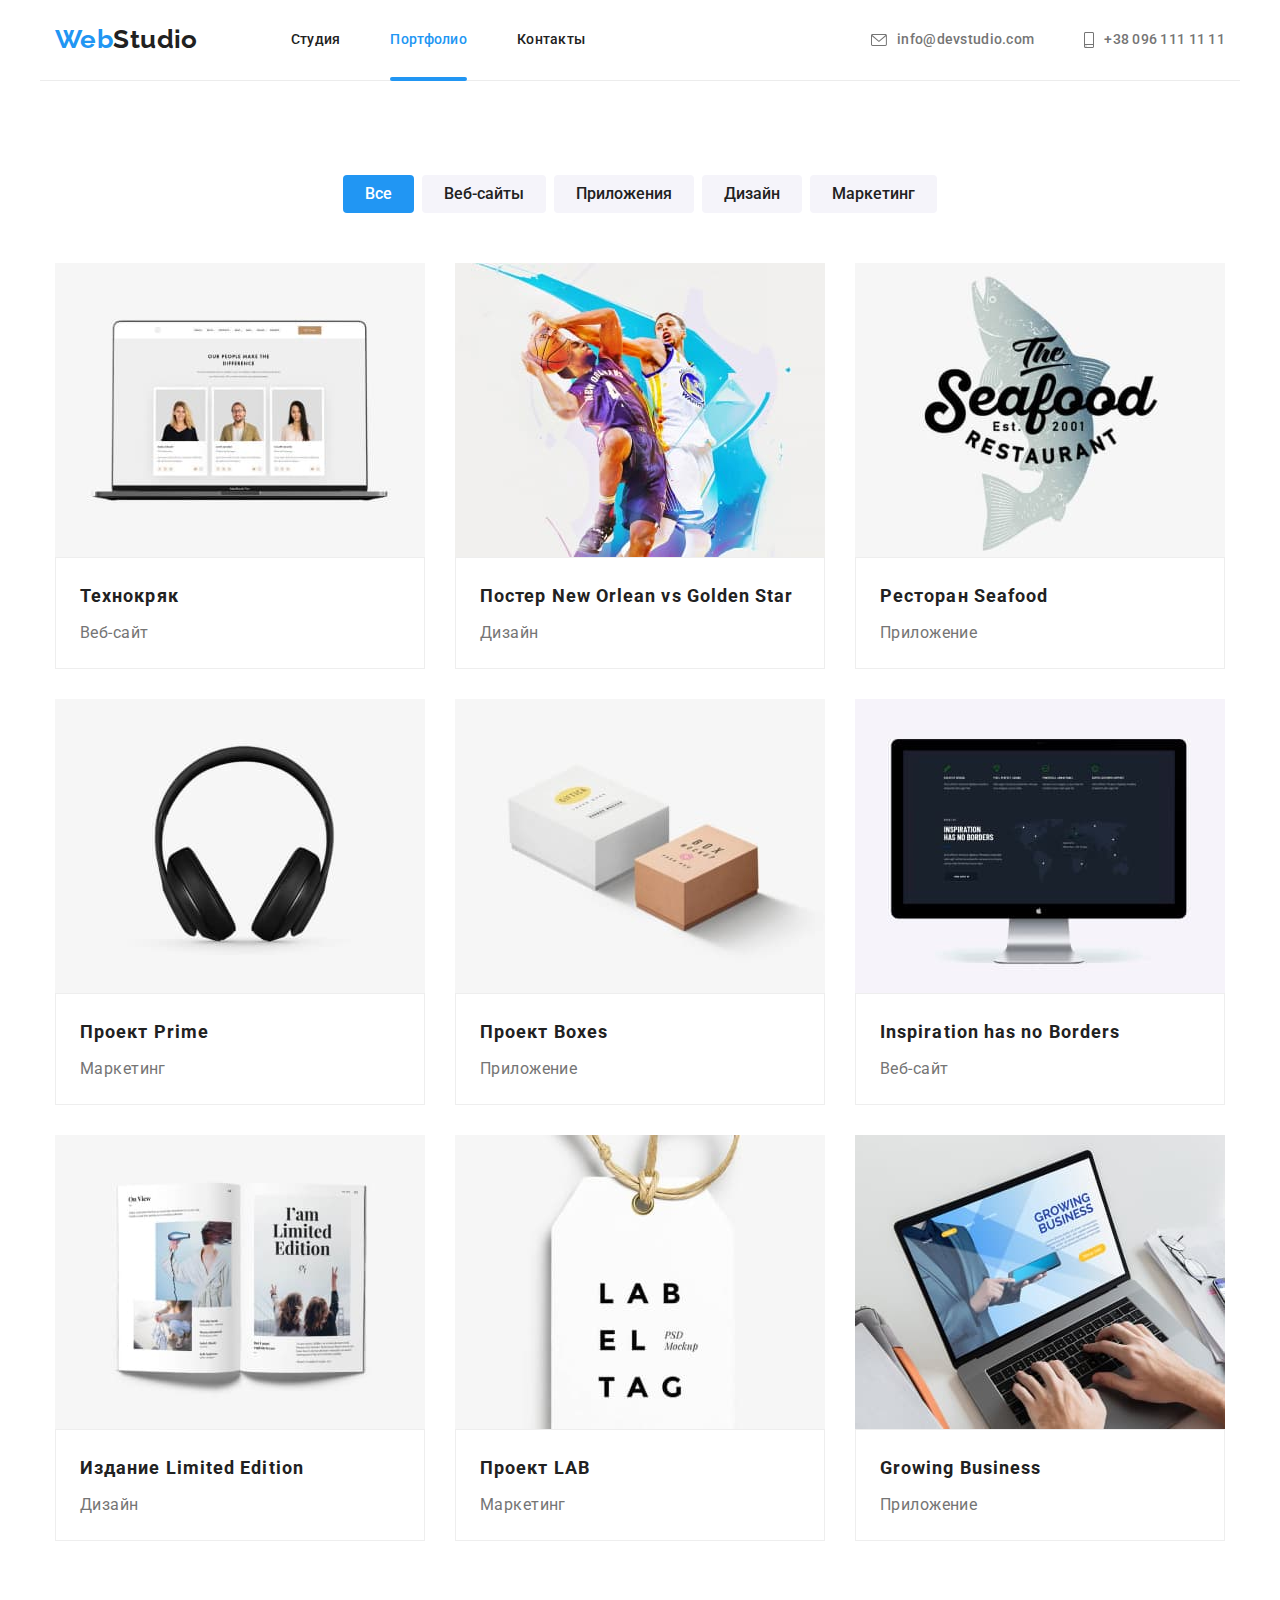
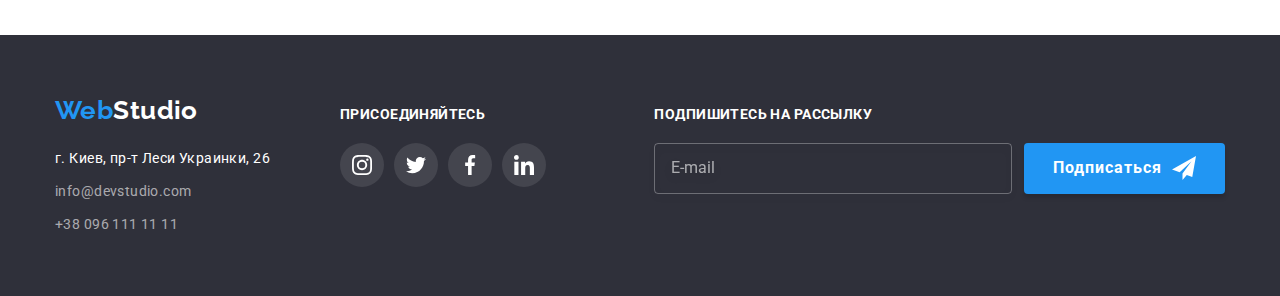
==== portfolio.html @ 8f96e8b3 "begin, no changes" ====
<!DOCTYPE html>
<html lang="ru">
  <head>
    <meta charset="UTF-8" />
    <meta http-equiv="X-UA-Compatible" content="IE=edge" />
    <meta name="viewport" content="width=device-width, initial-scale=1.0" />
    <title>Document</title>
    <link rel="preconnect" href="https://fonts.googleapis.com" />
    <link rel="preconnect" href="https://fonts.gstatic.com" crossorigin />
    <link
      href="https://fonts.googleapis.com/css2?family=Raleway:wght@700&family=Roboto:wght@400;500;700;900&display=swap"
      rel="stylesheet"
    />
    <link
      rel="stylesheet"
      href="https://cdnjs.cloudflare.com/ajax/libs/modern-normalize/1.1.0/modern-normalize.min.css"
    />
    <link rel="stylesheet" href="./css/main.min.css" />
  </head>

  <body>
    <!-- Шапка сайта -->
    <header>
      <div class="page-header container">
        <nav class="main-nav">
          <a href="./index.html" lang="en" class="logo">
            <span class="logo__web">Web</span>Studio</a
          >
          <ul class="site-nav">
            <li class="site-nav__item">
              <a href="./index.html" class="site-nav__link">Студия</a>
            </li>
            <li class="site-nav__item">
              <a href="./portfolio.html" class="site-nav__link site-nav__link--current"
                >Портфолио</a
              >
            </li>
            <li class="site-nav__item"><a href="" class="site-nav__link">Контакты</a></li>
          </ul>
        </nav>

        <ul class="main-contact">
          <li class="main-contact__item">
            <a href="mailto:info@devstudio.com" class="main-contact__link">
              <svg class="main-contact__icon" width="16" height="12">
                <use href="./images/icons.svg#icon-envelope"></use></svg
              >info@devstudio.com</a
            >
          </li>
          <li class="main-contact__item">
            <a href="tel:+380961111111" class="main-contact__link">
              <svg class="main-contact__icon" width="10" height="16">
                <use href="./images/icons.svg#icon-smartphone"></use></svg
              >+38 096 111 11 11</a
            >
          </li>
        </ul>
      </div>
    </header>

    <!-- Главный контент страницы -->
    <!-- Список проектов -->
    <main>
      <section class="section">
        <h1 class="visually-hidden">Список проектов</h1>
        <ul class="filter container">
          <li class="filter__item">
            <button type="button" class="filter__button filter__button--current">Все</button>
          </li>
          <li class="filter__item">
            <button type="button" class="filter__button">Веб-сайты</button>
          </li>
          <li class="filter__item">
            <button type="button" class="filter__button">Приложения</button>
          </li>
          <li class="filter__item"><button type="button" class="filter__button">Дизайн</button></li>
          <li class="filter__item">
            <button type="button" class="filter__button">Маркетинг</button>
          </li>
        </ul>

        <ul class="projects container">
          <li class="projects__item">
            <a href="" class="projects__link"
              ><div class="projects__thumb">
                <img src="./images/techpark.jpg" alt="Сайт Технокряк" width="370" />
                <div class="projects__overlay">
                  <p class="projects__pre-text">
                    Ресурс предлагает комплексные предложения с разным уровнем функционала и
                    сервисов. Все это позволит посетителю получить исчерпывающие сведения о компании
                    или частном лице.
                  </p>
                </div>
              </div>

              <div class="projects__description">
                <h2 class="projects__title">Технокряк</h2>
                <p class="projects__type">Веб-сайт</p>
              </div>
            </a>
          </li>
          <li class="projects__item">
            <a href="" class="projects__link"
              ><div class="projects__thumb">
                <img
                  src="./images/neworleanposter.jpg"
                  alt="Постер команды Нью Орлеан"
                  width="370"
                />
                <div class="projects__overlay">
                  <p class="projects__pre-text">
                    Ресурс предлагает комплексные предложения с разным уровнем функционала и
                    сервисов. Все это позволит посетителю получить исчерпывающие сведения о компании
                    или частном лице.
                  </p>
                </div>
              </div>
              <div class="projects__description">
                <h2 class="projects__title">
                  Постер <span lang="en"> New Orlean vs Golden Star</span>
                </h2>
                <p class="projects__type">Дизайн</p>
              </div>
            </a>
          </li>
          <li class="projects__item">
            <a href="" class="projects__link"
              ><div class="projects__thumb">
                <img src="./images/seafood.jpg" alt="Постер ресторана SeaFood" width="370" />
                <div class="projects__overlay">
                  <p class="projects__pre-text">
                    Ресурс предлагает комплексные предложения с разным уровнем функционала и
                    сервисов. Все это позволит посетителю получить исчерпывающие сведения о компании
                    или частном лице.
                  </p>
                </div>
              </div>
              <div class="projects__description">
                <h2 class="projects__title">Ресторан <span lang="en">Seafood</span></h2>
                <p class="projects__type">Приложение</p>
              </div>
            </a>
          </li>
          <li class="projects__item">
            <a href="" class="projects__link"
              ><div class="projects__thumb">
                <img src="./images/projectprime.jpg" alt="Лого проекта Prime" width="370" />
                <div class="projects__overlay">
                  <p class="projects__pre-text">
                    Ресурс предлагает комплексные предложения с разным уровнем функционала и
                    сервисов. Все это позволит посетителю получить исчерпывающие сведения о компании
                    или частном лице.
                  </p>
                </div>
              </div>
              <div class="projects__description">
                <h2 class="projects__title">Проект <span lang="en">Prime</span></h2>
                <p class="projects__type">Маркетинг</p>
              </div>
            </a>
          </li>
          <li class="projects__item">
            <a href="" class="projects__link"
              ><div class="projects__thumb">
                <img src="./images/projectboxes.jpg" alt="Лого проекта Boxes" width="370" />
                <div class="projects__overlay">
                  <p class="projects__pre-text">
                    Ресурс предлагает комплексные предложения с разным уровнем функционала и
                    сервисов. Все это позволит посетителю получить исчерпывающие сведения о компании
                    или частном лице.
                  </p>
                </div>
              </div>
              <div class="projects__description">
                <h2 class="projects__title">Проект <span lang="en">Boxes</span></h2>
                <p class="projects__type">Приложение</p>
              </div>
            </a>
          </li>
          <li class="projects__item">
            <a href="" class="projects__link"
              ><div class="projects__thumb">
                <img
                  src="./images/websaitinspiration.jpg"
                  alt="Сайт Inspiration has no Borders"
                  width="370"
                />
                <div class="projects__overlay">
                  <p class="projects__pre-text">
                    Ресурс предлагает комплексные предложения с разным уровнем функционала и
                    сервисов. Все это позволит посетителю получить исчерпывающие сведения о компании
                    или частном лице.
                  </p>
                </div>
              </div>
              <div class="projects__description">
                <h2 class="projects__title" lang="en">Inspiration has no Borders</h2>
                <p class="projects__type">Веб-сайт</p>
              </div>
            </a>
          </li>
          <li class="projects__item">
            <a href="" class="projects__link"
              ><div class="projects__thumb">
                <img
                  src="./images/limitededition.jpg"
                  alt="Журнал со старницей издания Limited Edition"
                  width="370"
                />
                <div class="projects__overlay">
                  <p class="projects__pre-text">
                    Ресурс предлагает комплексные предложения с разным уровнем функционала и
                    сервисов. Все это позволит посетителю получить исчерпывающие сведения о компании
                    или частном лице.
                  </p>
                </div>
              </div>
              <div class="projects__description">
                <h2 class="projects__title">Издание <span lang="en">Limited Edition</span></h2>
                <p class="projects__type">Дизайн</p>
              </div>
            </a>
          </li>
          <li class="projects__item">
            <a href="" class="projects__link"
              ><div class="projects__thumb">
                <img src="./images/projectlab.jpg" alt="<Бирка LABELTAG" width="370" />
                <div class="projects__overlay">
                  <p class="projects__pre-text">
                    Ресурс предлагает комплексные предложения с разным уровнем функционала и
                    сервисов. Все это позволит посетителю получить исчерпывающие сведения о компании
                    или частном лице.
                  </p>
                </div>
              </div>
              <div class="projects__description">
                <h2 class="projects__title">Проект <span lang="en">LAB</span></h2>
                <p class="projects__type">Маркетинг</p>
              </div>
            </a>
          </li>
          <li class="projects__item">
            <a href="" class="projects__link"
              ><div class="projects__thumb">
                <img
                  src="./images/growingbusiness.jpg"
                  alt="Сайт Growing Business на ноутбуке"
                  width="370"
                />
                <div class="projects__overlay">
                  <p class="projects__pre-text">
                    Ресурс предлагает комплексные предложения с разным уровнем функционала и
                    сервисов. Все это позволит посетителю получить исчерпывающие сведения о компании
                    или частном лице.
                  </p>
                </div>
              </div>
              <div class="projects__description">
                <h2 class="projects__title" lang="en">Growing Business</h2>
                <p class="projects__type">Приложение</p>
              </div>
            </a>
          </li>
        </ul>
      </section>
    </main>

    <!-- Подвал сайта -->
    <footer class="footer">
      <div class="footer__flex container">
        <div class="footer__address">
          <a href="./index.html" lang="en" class="logo logo--nopadding">
            <span class="logo__web">Web</span><span class="logo__footer">Studio</span></a
          >
          <address>
            <ul class="address">
              <li class="address__item">
                <a
                  class="address__link"
                  href="https://goo.gl/maps/cTay3ysUZgRBHp5K7"
                  target="_blank"
                  rel="noopener noreferrer"
                  >г. Киев, пр-т Леси Украинки, 26</a
                >
              </li>
              <li class="address__item">
                <a class="address__link" href="mailto:info@devstudio.com">info@devstudio.com</a>
              </li>
              <li class="address__item">
                <a class="address__link" href="tel:+380961111111">+38 096 111 11 11</a>
              </li>
            </ul>
          </address>
        </div>
        <div class="footer__social">
          <strong class="footer__title">Присоединяйтесь</strong>
          <ul class="social-networks">
            <li class="social-networks__item">
              <a
                href=""
                target="_blank"
                rel="nofollow noreferrer noopener"
                class="social-networks__link social-networks__link--footer"
              >
                <svg class="social-networks__icon--footer">
                  <use href="./images/icons.svg#icon-instagram-2"></use>
                </svg>
              </a>
            </li>
            <li class="social-networks__item">
              <a
                href=""
                target="_blank"
                rel="nofollow noreferrer noopener"
                class="social-networks__link social-networks__link--footer"
              >
                <svg class="social-networks__icon--footer">
                  <use href="./images/icons.svg#icon-twitter-1"></use>
                </svg>
              </a>
            </li>
            <li class="social-networks__item">
              <a
                href=""
                target="_blank"
                rel="nofollow noreferrer noopener"
                class="social-networks__link social-networks__link--footer"
              >
                <svg class="social-networks__icon--footer">
                  <use href="./images/icons.svg#icon-facebook-1"></use>
                </svg>
              </a>
            </li>
            <li class="social-networks__item">
              <a
                href=""
                target="_blank"
                rel="nofollow noreferrer noopener"
                class="social-networks__link social-networks__link--footer"
              >
                <svg class="social-networks__icon--footer">
                  <use href="./images/icons.svg#icon-linkedin-1"></use>
                </svg>
              </a>
            </li>
          </ul>
        </div>
        <div class="footer__subscribe">
          <strong class="footer__title">Подпишитесь на рассылку</strong>
          <div class="form-box">
            <form class="footer-form">
              <label>
                <input class="footer-form__input" type="email" name="email" placeholder="E-mail" />
              </label>
            </form>
            <button type="submit" class="subscribe-button">
              Подписаться
              <svg class="subscribe-button__icon" width="24" height="24">
                <use href="./images/icons.svg#icon-send"></use>
              </svg>
            </button>
          </div>
        </div>
      </div>
    </footer>
  </body>
</html>
---- css/main.min.css ----
:root{--primary-text-color: #212121;--secondary-text-color: #757575;--accent-color: #2196f3;--button-hover-color: #188ce8;--white-color: #ffffff;--footer-contacts-color: rgba(255, 255, 255, 0.6);--background-dark-color: #2f303a;--background-grey-color: #f5f4fa;--background-light-color: #e5e5e5;--timing-function: cubic-bezier(0.4, 0, 0.2, 1)}body{font-family:Roboto,sans-serif;color:var(--primary-text-color);letter-spacing:.03em;font-size:14px}.section{padding:94px 0}.section-title{margin-top:0;font-weight:700;font-size:36px;line-height:1.17;text-align:center}.container{margin-left:auto;margin-right:auto;padding-left:15px;padding-right:15px;width:1200px}.visually-hidden{position:absolute;width:1px;height:1px;margin:-1px;border:0;padding:0;white-space:nowrap;-webkit-clip-path:inset(100%);clip-path:inset(100%);clip:rect(0 0 0 0);overflow:hidden}button{font-family:inherit}img{display:block;max-width:100%;height:auto}h1,h2,h3,ul,p{margin:0;padding:0;list-style:none}.page-header{display:-webkit-box;display:-ms-flexbox;display:flex;-webkit-box-align:center;-ms-flex-align:center;align-items:center;border-bottom:1px solid #ececec}.main-nav{display:-webkit-box;display:-ms-flexbox;display:flex;-webkit-box-align:center;-ms-flex-align:center;align-items:center}.logo{display:block;padding-top:24px;padding-bottom:25px;color:var(--primary-text-color);font-family:Raleway,sans-serif;font-weight:700;font-size:26px;line-height:1.19;text-decoration:none}.logo--nopadding{padding:0}.logo__web{color:var(--accent-color)}.logo__footer{color:var(--white-color)}.site-nav{display:-webkit-box;display:-ms-flexbox;display:flex;margin-left:93px}.site-nav__item{margin-right:50px}.site-nav__item:last-child{margin-right:0}.site-nav__link{position:relative;display:block;padding-top:32px;padding-bottom:32px;color:var(--primary-text-color);font-weight:500;line-height:1.14;letter-spacing:.02em;text-decoration:none;-webkit-transition:color 250ms var(--timing-function);transition:color 250ms var(--timing-function)}.site-nav__link:hover,.site-nav__link:focus{color:var(--accent-color)}.site-nav__link--current{color:var(--accent-color)}.site-nav__link--current::after{content:"";position:absolute;bottom:-1px;display:block;width:100%;height:4px;background:var(--accent-color);border-radius:2px}.main-contact{margin-left:auto;display:-webkit-box;display:-ms-flexbox;display:flex}.main-contact__item{margin-right:50px}.main-contact__item:last-child{margin-right:0}.main-contact__link{display:-webkit-box;display:-ms-flexbox;display:flex;-webkit-box-pack:center;-ms-flex-pack:center;justify-content:center;-webkit-box-align:center;-ms-flex-align:center;align-items:center;padding-top:32px;padding-bottom:32px;color:var(--secondary-text-color);font-weight:500;line-height:1.14;letter-spacing:.02em;text-decoration:none;-webkit-transition:color 250ms var(--timing-function);transition:color 250ms var(--timing-function)}.main-contact__link:hover,.main-contact__link:focus{color:var(--accent-color)}.main-contact__icon{margin-right:10px;fill:currentColor}.hero{height:600px;max-width:1600px;margin-left:auto;margin-right:auto;padding:200px 0;background-image:-webkit-gradient(linear, left top, right top, from(rgba(47, 48, 58, 0.4)), to(rgba(47, 48, 58, 0.4))),url(../images/office.jpg);background-image:linear-gradient(to right, rgba(47, 48, 58, 0.4), rgba(47, 48, 58, 0.4)),url(../images/office.jpg);background-position-x:center;background-color:#c4c4c4;text-align:center}.hero__container{width:696px;padding-left:0;padding-right:0;margin-left:auto;margin-right:auto}.hero__title{margin-top:0;margin-bottom:30px;color:var(--white-color);font-weight:900;font-size:44px;line-height:1.36;letter-spacing:.06em}.hero__button{padding:10px 32px;border-radius:4px;-webkit-box-shadow:0px 4px 4px rgba(0,0,0,.15);box-shadow:0px 4px 4px rgba(0,0,0,.15);border:0;color:var(--white-color);background-color:var(--accent-color);font-weight:700;font-size:16px;line-height:1.88;text-align:center;letter-spacing:.06em;cursor:pointer;-webkit-transition:background-color 250ms var(--timing-function);transition:background-color 250ms var(--timing-function)}.hero__button:hover,.hero__button:focus{background-color:var(--button-hover-color)}.benefits{display:-webkit-box;display:-ms-flexbox;display:flex}.benefits__item{width:270px;margin-left:30px}.benefits__item:first-child{margin-left:0}.benefits__thumb{display:-webkit-box;display:-ms-flexbox;display:flex;-webkit-box-pack:center;-ms-flex-pack:center;justify-content:center;-webkit-box-align:center;-ms-flex-align:center;align-items:center;border-radius:4px;margin-bottom:30px;height:120px;background-color:var(--background-grey-color)}.benefits__title{margin-top:0;margin-bottom:10px;font-weight:700;font-size:14px;line-height:1.14}.benefits__description{margin-top:0;margin-bottom:0;color:var(--secondary-text-color);line-height:1.71}.activity-section{padding-top:0;padding-bottom:94px}.activity-section__list{display:-webkit-box;display:-ms-flexbox;display:flex;margin-top:50px}.activity-picture{position:relative;width:370px;margin-left:30px}.activity-picture:first-child{margin-left:0}.activity-picture__box{position:absolute;bottom:0;left:0;width:100%;height:70px;display:-webkit-box;display:-ms-flexbox;display:flex;-webkit-box-pack:center;-ms-flex-pack:center;justify-content:center;-webkit-box-align:center;-ms-flex-align:center;align-items:center;background:rgba(47,48,58,.8)}.activity-picture__caption{margin:0;font-weight:700;line-height:1.14;text-align:center;text-transform:uppercase;color:var(--white-color)}.team{background-color:var(--background-grey-color)}.team__list{display:-webkit-box;display:-ms-flexbox;display:flex;margin-top:50px}.team-card{background-color:var(--white-color);margin-left:30px;width:270px;-webkit-box-shadow:0px 1px 3px rgba(0,0,0,.12),0px 1px 1px rgba(0,0,0,.14),0px 2px 1px rgba(0,0,0,.2);box-shadow:0px 1px 3px rgba(0,0,0,.12),0px 1px 1px rgba(0,0,0,.14),0px 2px 1px rgba(0,0,0,.2);border-radius:0px 0px 4px 4px}.team-card:first-child{margin-left:0}.team-card__signature{padding:30px 32px}.team-card__name{margin-top:0;margin-bottom:10px;font-weight:500;font-size:16px;line-height:1.19;text-align:center}.team-card__position{margin-top:0;margin-bottom:16px;color:var(--secondary-text-color);font-size:16px;line-height:1.19;text-align:center}.social-networks{display:-webkit-box;display:-ms-flexbox;display:flex;-webkit-box-pack:center;-ms-flex-pack:center;justify-content:center;margin:0}.social-networks__item{margin-left:10px}.social-networks__item:first-child{margin-left:0}.social-networks__link{display:-webkit-box;display:-ms-flexbox;display:flex;-webkit-box-pack:center;-ms-flex-pack:center;justify-content:center;-webkit-box-align:center;-ms-flex-align:center;align-items:center;width:44px;height:44px;border-radius:50%;color:#afb1b8;background-color:var(--white-color);-webkit-transition:background-color 250ms var(--timing-function),color 250ms var(--timing-function);transition:background-color 250ms var(--timing-function),color 250ms var(--timing-function)}.social-networks__link:hover,.social-networks__link:focus{color:var(--white-color);background-color:var(--accent-color)}.social-networks__icon{width:20px;height:20px;fill:currentColor}.clients-title{font-weight:700;font-size:36px;line-height:1.17;text-align:center;margin-top:0;margin-bottom:50px}.clients__list{display:-webkit-box;display:-ms-flexbox;display:flex;margin-top:50px}.clients__item{margin-left:30px}.clients__item:first-child{margin-left:0}.clients__link{display:-webkit-box;display:-ms-flexbox;display:flex;-webkit-box-pack:center;-ms-flex-pack:center;justify-content:center;-webkit-box-align:center;-ms-flex-align:center;align-items:center;width:170px;height:92px;border:1px solid #afb1b8;border-radius:4px;color:#afb1b8;background-color:var(--white-color);outline:rgba(0,0,0,0);-webkit-transition:color 250ms var(--timing-function),border 250ms var(--timing-function);transition:color 250ms var(--timing-function),border 250ms var(--timing-function)}.clients__link:hover,.clients__link:focus{color:var(--accent-color);border:1px solid var(--accent-color)}.clients__icon{fill:currentColor}.footer{padding:60px 0;background-color:var(--background-dark-color)}.footer__flex{display:-webkit-box;display:-ms-flexbox;display:flex;-webkit-box-align:baseline;-ms-flex-align:baseline;align-items:baseline}.address{margin-top:20px}.address__item{margin-bottom:9px}.address__item:last-child{margin-bottom:0}.address__link{color:var(--footer-contacts-color);line-height:1.72;text-decoration:none;font-style:normal;-webkit-transition:color 250ms var(--timing-function);transition:color 250ms var(--timing-function)}.address__link[target=_blank]{color:var(--white-color)}.address__link:hover,.address__link:focus{color:var(--accent-color)}.footer__social{margin-left:70px}.footer__title{line-height:1.14;color:var(--white-color);text-transform:uppercase;display:block;margin-top:0;margin-bottom:20px}.social-networks__link--footer{background-color:rgba(255,255,255,.1);-webkit-transition:background-color 250ms var(--timing-function);transition:background-color 250ms var(--timing-function)}.social-networks__icon--footer{width:20px;height:20px;fill:var(--white-color)}.footer__subscribe{margin-left:auto}.form-box{display:-webkit-box;display:-ms-flexbox;display:flex}.footer-form{width:358px}.footer-form__input{font-size:16px;color:var(--white-color);width:100%;margin:0;padding:15px 16px;border:1px solid rgba(255,255,255,.3);-webkit-filter:drop-shadow(0px 4px 4px rgba(0, 0, 0, 0.15));filter:drop-shadow(0px 4px 4px rgba(0, 0, 0, 0.15));border-radius:4px;outline:none;background-color:rgba(0,0,0,0)}.footer-form__input:hover,.footer-form__input:focus{border:1px solid var(--accent-color)}.footer-form__input::-webkit-input-placeholder{font-size:16px;line-height:1.25;color:rgba(255,255,255,.6)}.footer-form__input::-moz-placeholder{font-size:16px;line-height:1.25;color:rgba(255,255,255,.6)}.footer-form__input:-ms-input-placeholder{font-size:16px;line-height:1.25;color:rgba(255,255,255,.6)}.footer-form__input::-ms-input-placeholder{font-size:16px;line-height:1.25;color:rgba(255,255,255,.6)}.footer-form__input::placeholder{font-size:16px;line-height:1.25;color:rgba(255,255,255,.6)}.subscribe-button{display:-webkit-inline-box;display:-ms-inline-flexbox;display:inline-flex;-webkit-box-align:center;-ms-flex-align:center;align-items:center;border:none;margin-left:12px;padding:10px 29px;-webkit-box-shadow:0px 4px 4px rgba(0,0,0,.15);box-shadow:0px 4px 4px rgba(0,0,0,.15);border-radius:4px;color:var(--white-color);background-color:var(--accent-color);font-weight:700;font-size:16px;line-height:1.88;letter-spacing:.06em;cursor:pointer;-webkit-transition:background-color 250ms var(--timing-function);transition:background-color 250ms var(--timing-function)}.subscribe-button:hover,.subscribe-button:focus{background-color:var(--button-hover-color)}.subscribe-button__icon{margin-left:10px}.backdrop{position:fixed;top:0;left:0;width:100%;height:100%;background-color:rgba(0,0,0,.2);opacity:1;-webkit-transition:opacity 250ms var(--timing-function);transition:opacity 250ms var(--timing-function)}.backdrop.is-hidden{opacity:0;pointer-events:none}.backdrop.is-hidden .modal{-webkit-transform:translate(-50%, -50%) scale(0.5);transform:translate(-50%, -50%) scale(0.5)}.modal{position:absolute;top:50%;left:50%;-webkit-transform:scale(1) translate(-50%, -50%);transform:scale(1) translate(-50%, -50%);padding:40px;width:528px;background-color:var(--white-color);-webkit-box-shadow:0px 1px 3px rgba(0,0,0,.12),0px 1px 1px rgba(0,0,0,.14),0px 2px 1px rgba(0,0,0,.2);box-shadow:0px 1px 3px rgba(0,0,0,.12),0px 1px 1px rgba(0,0,0,.14),0px 2px 1px rgba(0,0,0,.2);border-radius:4px;-webkit-transition:250ms var(--timing-function);transition:250ms var(--timing-function)}.modal-form__title{display:block;font-weight:700;font-size:20px;line-height:1.15;text-align:center;margin-bottom:30px}.modal-form__field{position:relative;display:-webkit-box;display:-ms-flexbox;display:flex;-webkit-box-orient:vertical;-webkit-box-direction:normal;-ms-flex-direction:column;flex-direction:column;margin-bottom:10px}.modal-form__field--last{margin-bottom:0}.modal-form__field:focus-within>.modal-form__svg{fill:var(--accent-color)}.modal-form__field:focus-within>.modal-form__input{border:1px solid var(--accent-color)}.modal-form__label{margin-bottom:4px;font-size:12px;line-height:1.17;letter-spacing:.01em;color:var(--secondary-text-color)}.modal-form__svg{position:absolute;top:50%;left:14px;-webkit-transition:fill 250ms var(--timing-function);transition:fill 250ms var(--timing-function)}.modal-form__input{width:100%;padding:12px;padding-left:42px;font-size:16px;border:1px solid rgba(33,33,33,.2);border-radius:4px;outline:rgba(0,0,0,0);-webkit-transition:border 250ms var(--timing-function);transition:border 250ms var(--timing-function)}.modal-form__input:hover{cursor:pointer}.modal-form__textarea{width:100%;height:120px;padding:12px 16px;resize:none}.modal-form__textarea::-webkit-input-placeholder{line-height:1.14;letter-spacing:.01em;color:rgba(117,117,117,.5)}.modal-form__textarea::-moz-placeholder{line-height:1.14;letter-spacing:.01em;color:rgba(117,117,117,.5)}.modal-form__textarea:-ms-input-placeholder{line-height:1.14;letter-spacing:.01em;color:rgba(117,117,117,.5)}.modal-form__textarea::-ms-input-placeholder{line-height:1.14;letter-spacing:.01em;color:rgba(117,117,117,.5)}.modal-form__textarea::placeholder{line-height:1.14;letter-spacing:.01em;color:rgba(117,117,117,.5)}.checkbox{position:relative;display:-webkit-inline-box;display:-ms-inline-flexbox;display:inline-flex;-webkit-box-align:center;-ms-flex-align:center;align-items:center;margin-top:20px;margin-bottom:30px;margin-left:14px}.checkbox__input{position:absolute;width:1px;height:1px;margin:-1px;border:0;padding:0;white-space:nowrap;-webkit-clip-path:inset(100%);clip-path:inset(100%);clip:rect(0 0 0 0);overflow:hidden}.checkbox__input:checked~.checkbox__icon-check{opacity:1}.checkbox__input:checked+.checkbox__icon-frame{opacity:0}.checkbox__input:focus+.checkbox__icon-frame{-webkit-box-shadow:0px 4px 4px rgba(0,0,0,.4);box-shadow:0px 4px 4px rgba(0,0,0,.4)}.checkbox__icon-frame{margin-right:7px;opacity:1;-webkit-transition:opacity 250ms var(--timing-function),-webkit-box-shadow 250ms var(--timing-function);transition:opacity 250ms var(--timing-function),-webkit-box-shadow 250ms var(--timing-function);transition:opacity 250ms var(--timing-function),box-shadow 250ms var(--timing-function);transition:opacity 250ms var(--timing-function),box-shadow 250ms var(--timing-function),-webkit-box-shadow 250ms var(--timing-function)}.checkbox__icon-check{position:absolute;opacity:0;-webkit-transition:opacity 250ms var(--timing-function);transition:opacity 250ms var(--timing-function)}.checkbox__label{line-height:1.71;color:var(--secondary-text-color)}.checkbox__link{margin-left:4px;line-height:1.71px;color:var(--accent-color)}.send-button{padding:10px 55px;margin-left:auto;margin-right:auto;display:-webkit-box;display:-ms-flexbox;display:flex;font-weight:700;font-size:16px;line-height:1.88;text-align:center;letter-spacing:.06em;color:var(--white-color);background:var(--accent-color);-webkit-box-shadow:0px 4px 4px rgba(0,0,0,.15);box-shadow:0px 4px 4px rgba(0,0,0,.15);border-radius:4px;border:none;-webkit-transition:background-color 250ms var(--timing-function);transition:background-color 250ms var(--timing-function)}.send-button:hover,.send-button:focus{background-color:var(--button-hover-color);cursor:pointer}.modal__close-button{position:absolute;top:8px;right:8px;display:-webkit-box;display:-ms-flexbox;display:flex;-webkit-box-pack:center;-ms-flex-pack:center;justify-content:center;-webkit-box-align:center;-ms-flex-align:center;align-items:center;width:30px;height:30px;cursor:pointer;background:#fff;border:1px solid rgba(0,0,0,.1);border-radius:50%;outline:rgba(0,0,0,0);-webkit-transition:fill 250ms var(--timing-function),border 250ms var(--timing-function);transition:fill 250ms var(--timing-function),border 250ms var(--timing-function)}.modal__close-button:hover,.modal__close-button:focus{fill:var(--accent-color);border:1px solid var(--accent-color)}.filter{display:-webkit-box;display:-ms-flexbox;display:flex;-webkit-box-pack:center;-ms-flex-pack:center;justify-content:center;margin-bottom:50px}.filter__item{margin-left:8px}.filter__item:first-child{margin-left:0}.filter__button{background-color:var(--background-grey-color);color:var(--primary-text-color);font-weight:500;font-size:16px;line-height:1.63;border:0;padding:6px 22px;border-radius:4px;cursor:pointer;-webkit-transition:background-color 250ms var(--timing-function),color 250ms var(--timing-function),-webkit-box-shadow 250ms var(--timing-function);transition:background-color 250ms var(--timing-function),color 250ms var(--timing-function),-webkit-box-shadow 250ms var(--timing-function);transition:background-color 250ms var(--timing-function),color 250ms var(--timing-function),box-shadow 250ms var(--timing-function);transition:background-color 250ms var(--timing-function),color 250ms var(--timing-function),box-shadow 250ms var(--timing-function),-webkit-box-shadow 250ms var(--timing-function)}.filter__button:hover,.filter__button:focus{background-color:var(--accent-color);color:var(--white-color);-webkit-box-shadow:0px 3px 1px rgba(0,0,0,.1),0px 1px 2px rgba(0,0,0,.08),0px 2px 2px rgba(0,0,0,.12);box-shadow:0px 3px 1px rgba(0,0,0,.1),0px 1px 2px rgba(0,0,0,.08),0px 2px 2px rgba(0,0,0,.12)}.filter__button--current{background-color:var(--accent-color);color:var(--white-color)}.projects{display:-webkit-box;display:-ms-flexbox;display:flex;-ms-flex-wrap:wrap;flex-wrap:wrap}.projects__item{width:370px;margin-right:30px;margin-bottom:30px}.projects__item:nth-child(3n){margin-right:0}.projects__item:nth-last-child(-n+3){margin-bottom:0}.projects__link{display:block;text-decoration:none;-webkit-transition:-webkit-box-shadow 250ms var(--timing-function);transition:-webkit-box-shadow 250ms var(--timing-function);transition:box-shadow 250ms var(--timing-function);transition:box-shadow 250ms var(--timing-function), -webkit-box-shadow 250ms var(--timing-function)}.projects__link:hover,.projects__link:focus{-webkit-box-shadow:0px 1px 1px rgba(0,0,0,.12),0px 4px 4px rgba(0,0,0,.06),1px 4px 6px rgba(0,0,0,.16);box-shadow:0px 1px 1px rgba(0,0,0,.12),0px 4px 4px rgba(0,0,0,.06),1px 4px 6px rgba(0,0,0,.16)}.projects__link:hover .projects__overlay,.projects__link:focus .projects__overlay{-webkit-transform:translateY(0%);transform:translateY(0%)}.projects__thumb{position:relative;width:100%;overflow:hidden}.projects__overlay{position:absolute;top:0;left:0;width:100%;height:100%;background-color:rgba(33,150,243,.9);-webkit-transform:translateY(101%);transform:translateY(101%);-webkit-transition:-webkit-transform 250ms var(--timing-function);transition:-webkit-transform 250ms var(--timing-function);transition:transform 250ms var(--timing-function);transition:transform 250ms var(--timing-function), -webkit-transform 250ms var(--timing-function);opacity:1}.projects__pre-text{margin:0;padding:63px 24px;font-size:18px;line-height:1.56;color:var(--white-color)}.projects__description{border:1px solid #eee;padding:20px 24px}.projects__title{color:var(--primary-text-color);font-weight:700;font-size:18px;line-height:2;letter-spacing:.06em;margin-top:0px;margin-bottom:4px}.projects__type{color:var(--secondary-text-color);font-size:16px;line-height:1.88;margin-top:0;margin-bottom:0}/*# sourceMappingURL=main.min.css.map */
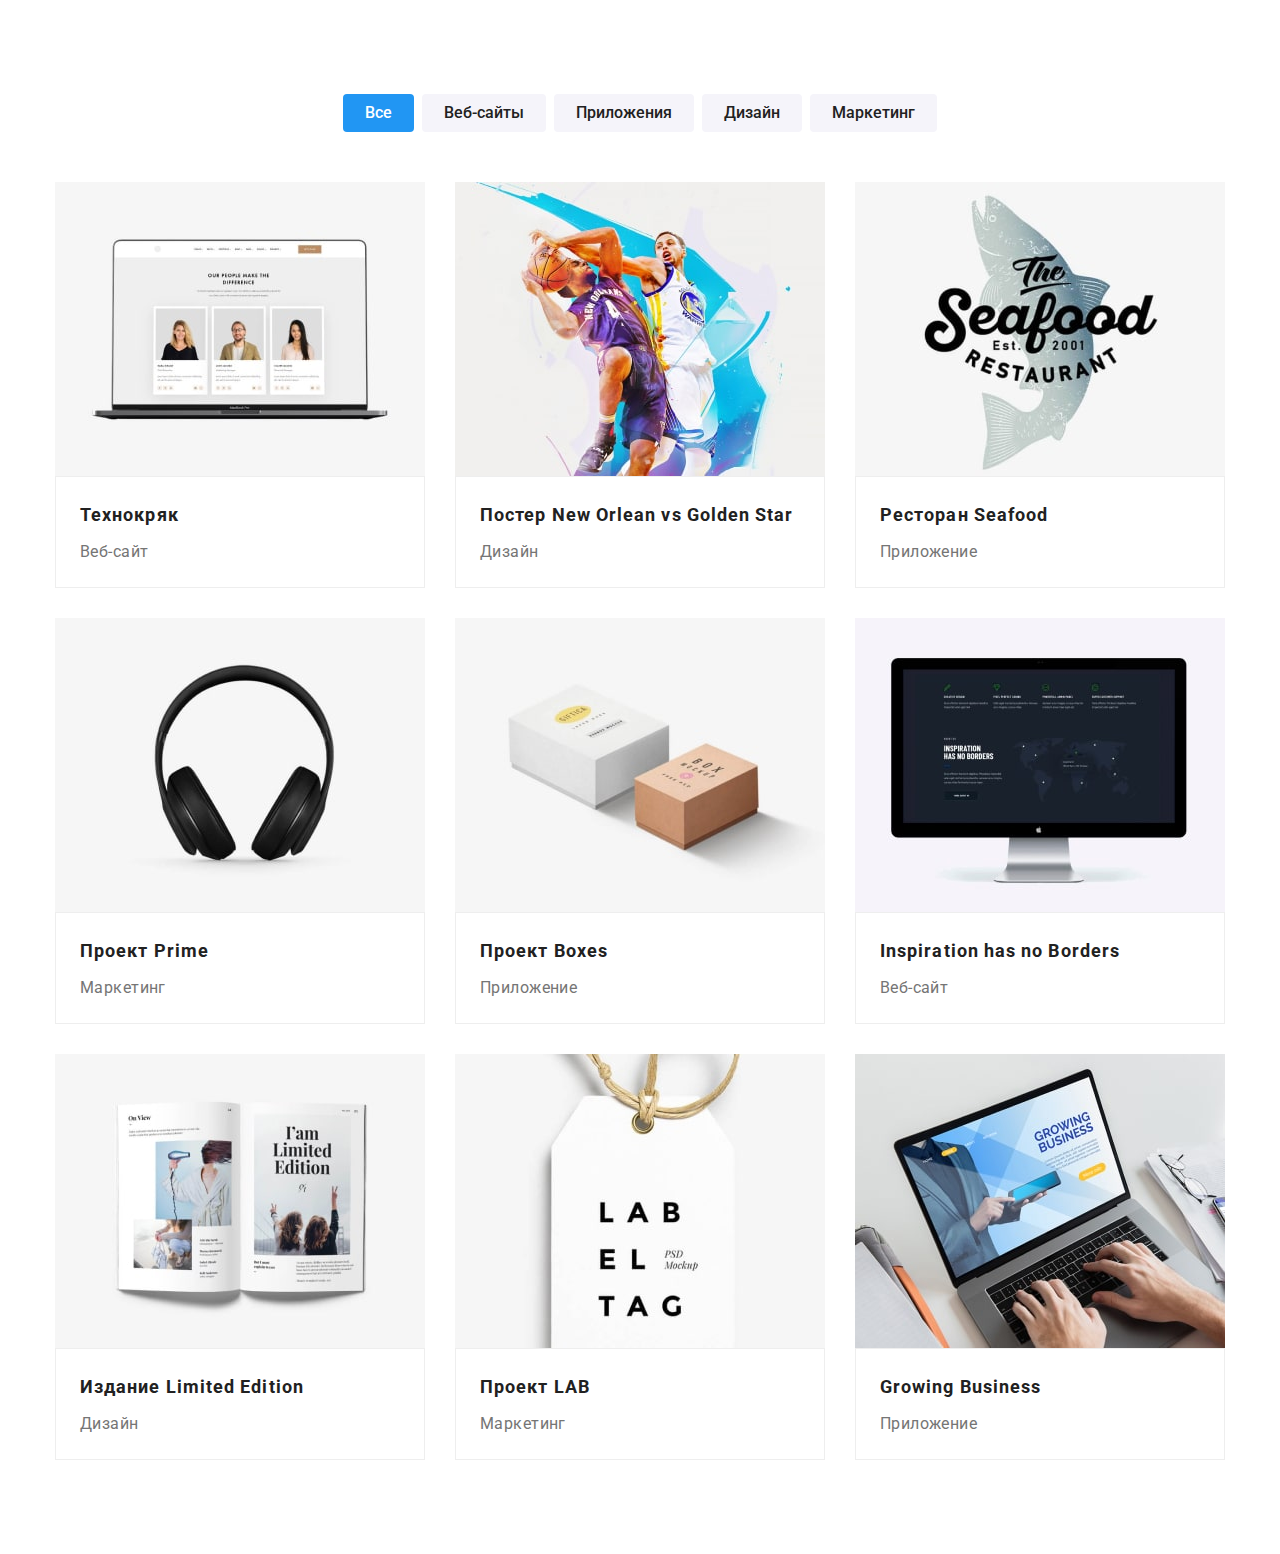
==== commit 7dfec0f1: "add all images" ====
--- a/portfolio.html
+++ b/portfolio.html
@@ -20,7 +20,7 @@
 
   <body>
     <!-- Шапка сайта -->
-    <header>
+    <!-- <header>
       <div class="page-header container">
         <nav class="main-nav">
           <a href="./index.html" lang="en" class="logo">
@@ -56,217 +56,468 @@
           </li>
         </ul>
       </div>
-    </header>
+    </header> -->
 
     <!-- Главный контент страницы -->
     <!-- Список проектов -->
     <main>
       <section class="section">
         <h1 class="visually-hidden">Список проектов</h1>
-        <ul class="filter container">
-          <li class="filter__item">
-            <button type="button" class="filter__button filter__button--current">Все</button>
-          </li>
-          <li class="filter__item">
-            <button type="button" class="filter__button">Веб-сайты</button>
-          </li>
-          <li class="filter__item">
-            <button type="button" class="filter__button">Приложения</button>
-          </li>
-          <li class="filter__item"><button type="button" class="filter__button">Дизайн</button></li>
-          <li class="filter__item">
-            <button type="button" class="filter__button">Маркетинг</button>
-          </li>
-        </ul>
-
-        <ul class="projects container">
-          <li class="projects__item">
-            <a href="" class="projects__link"
-              ><div class="projects__thumb">
-                <img src="./images/techpark.jpg" alt="Сайт Технокряк" width="370" />
-                <div class="projects__overlay">
-                  <p class="projects__pre-text">
-                    Ресурс предлагает комплексные предложения с разным уровнем функционала и
-                    сервисов. Все это позволит посетителю получить исчерпывающие сведения о компании
-                    или частном лице.
-                  </p>
-                </div>
-              </div>
-
-              <div class="projects__description">
-                <h2 class="projects__title">Технокряк</h2>
-                <p class="projects__type">Веб-сайт</p>
-              </div>
-            </a>
-          </li>
-          <li class="projects__item">
-            <a href="" class="projects__link"
-              ><div class="projects__thumb">
-                <img
-                  src="./images/neworleanposter.jpg"
-                  alt="Постер команды Нью Орлеан"
-                  width="370"
-                />
-                <div class="projects__overlay">
-                  <p class="projects__pre-text">
-                    Ресурс предлагает комплексные предложения с разным уровнем функционала и
-                    сервисов. Все это позволит посетителю получить исчерпывающие сведения о компании
-                    или частном лице.
-                  </p>
-                </div>
-              </div>
-              <div class="projects__description">
-                <h2 class="projects__title">
-                  Постер <span lang="en"> New Orlean vs Golden Star</span>
-                </h2>
-                <p class="projects__type">Дизайн</p>
-              </div>
-            </a>
-          </li>
-          <li class="projects__item">
-            <a href="" class="projects__link"
-              ><div class="projects__thumb">
-                <img src="./images/seafood.jpg" alt="Постер ресторана SeaFood" width="370" />
-                <div class="projects__overlay">
-                  <p class="projects__pre-text">
-                    Ресурс предлагает комплексные предложения с разным уровнем функционала и
-                    сервисов. Все это позволит посетителю получить исчерпывающие сведения о компании
-                    или частном лице.
-                  </p>
-                </div>
-              </div>
-              <div class="projects__description">
-                <h2 class="projects__title">Ресторан <span lang="en">Seafood</span></h2>
-                <p class="projects__type">Приложение</p>
-              </div>
-            </a>
-          </li>
-          <li class="projects__item">
-            <a href="" class="projects__link"
-              ><div class="projects__thumb">
-                <img src="./images/projectprime.jpg" alt="Лого проекта Prime" width="370" />
-                <div class="projects__overlay">
-                  <p class="projects__pre-text">
-                    Ресурс предлагает комплексные предложения с разным уровнем функционала и
-                    сервисов. Все это позволит посетителю получить исчерпывающие сведения о компании
-                    или частном лице.
-                  </p>
-                </div>
-              </div>
-              <div class="projects__description">
-                <h2 class="projects__title">Проект <span lang="en">Prime</span></h2>
-                <p class="projects__type">Маркетинг</p>
-              </div>
-            </a>
-          </li>
-          <li class="projects__item">
-            <a href="" class="projects__link"
-              ><div class="projects__thumb">
-                <img src="./images/projectboxes.jpg" alt="Лого проекта Boxes" width="370" />
-                <div class="projects__overlay">
-                  <p class="projects__pre-text">
-                    Ресурс предлагает комплексные предложения с разным уровнем функционала и
-                    сервисов. Все это позволит посетителю получить исчерпывающие сведения о компании
-                    или частном лице.
-                  </p>
-                </div>
-              </div>
-              <div class="projects__description">
-                <h2 class="projects__title">Проект <span lang="en">Boxes</span></h2>
-                <p class="projects__type">Приложение</p>
-              </div>
-            </a>
-          </li>
-          <li class="projects__item">
-            <a href="" class="projects__link"
-              ><div class="projects__thumb">
-                <img
-                  src="./images/websaitinspiration.jpg"
-                  alt="Сайт Inspiration has no Borders"
-                  width="370"
-                />
-                <div class="projects__overlay">
-                  <p class="projects__pre-text">
-                    Ресурс предлагает комплексные предложения с разным уровнем функционала и
-                    сервисов. Все это позволит посетителю получить исчерпывающие сведения о компании
-                    или частном лице.
-                  </p>
-                </div>
-              </div>
-              <div class="projects__description">
-                <h2 class="projects__title" lang="en">Inspiration has no Borders</h2>
-                <p class="projects__type">Веб-сайт</p>
-              </div>
-            </a>
-          </li>
-          <li class="projects__item">
-            <a href="" class="projects__link"
-              ><div class="projects__thumb">
-                <img
-                  src="./images/limitededition.jpg"
-                  alt="Журнал со старницей издания Limited Edition"
-                  width="370"
-                />
-                <div class="projects__overlay">
-                  <p class="projects__pre-text">
-                    Ресурс предлагает комплексные предложения с разным уровнем функционала и
-                    сервисов. Все это позволит посетителю получить исчерпывающие сведения о компании
-                    или частном лице.
-                  </p>
-                </div>
-              </div>
-              <div class="projects__description">
-                <h2 class="projects__title">Издание <span lang="en">Limited Edition</span></h2>
-                <p class="projects__type">Дизайн</p>
-              </div>
-            </a>
-          </li>
-          <li class="projects__item">
-            <a href="" class="projects__link"
-              ><div class="projects__thumb">
-                <img src="./images/projectlab.jpg" alt="<Бирка LABELTAG" width="370" />
-                <div class="projects__overlay">
-                  <p class="projects__pre-text">
-                    Ресурс предлагает комплексные предложения с разным уровнем функционала и
-                    сервисов. Все это позволит посетителю получить исчерпывающие сведения о компании
-                    или частном лице.
-                  </p>
-                </div>
-              </div>
-              <div class="projects__description">
-                <h2 class="projects__title">Проект <span lang="en">LAB</span></h2>
-                <p class="projects__type">Маркетинг</p>
-              </div>
-            </a>
-          </li>
-          <li class="projects__item">
-            <a href="" class="projects__link"
-              ><div class="projects__thumb">
-                <img
-                  src="./images/growingbusiness.jpg"
-                  alt="Сайт Growing Business на ноутбуке"
-                  width="370"
-                />
-                <div class="projects__overlay">
-                  <p class="projects__pre-text">
-                    Ресурс предлагает комплексные предложения с разным уровнем функционала и
-                    сервисов. Все это позволит посетителю получить исчерпывающие сведения о компании
-                    или частном лице.
-                  </p>
-                </div>
-              </div>
-              <div class="projects__description">
-                <h2 class="projects__title" lang="en">Growing Business</h2>
-                <p class="projects__type">Приложение</p>
-              </div>
-            </a>
-          </li>
-        </ul>
+        <div class="container">
+          <ul class="filter">
+            <li class="filter__item">
+              <button type="button" class="filter__button filter__button--current">Все</button>
+            </li>
+            <li class="filter__item">
+              <button type="button" class="filter__button">Веб-сайты</button>
+            </li>
+            <li class="filter__item">
+              <button type="button" class="filter__button">Приложения</button>
+            </li>
+            <li class="filter__item">
+              <button type="button" class="filter__button">Дизайн</button>
+            </li>
+            <li class="filter__item">
+              <button type="button" class="filter__button">Маркетинг</button>
+            </li>
+          </ul>
+        </div>
+
+        <div class="container">
+          <ul class="projects">
+            <li class="projects__item">
+              <a href="" class="projects__link"
+                ><div class="projects__thumb">
+                  <picture>
+                    <source
+                      srcset="
+                        ./images/projects/project1desk-min.jpg   1x,
+                        ./images/projects/project1deskx2-min.jpg 2x
+                      "
+                      media="(min-width: 1200px)"
+                    />
+                    <source
+                      srcset="
+                        ./images/projects/project1tab-min.jpg   1x,
+                        ./images/projects/project1tabx2-min.jpg 2x
+                      "
+                      media="(min-width: 768px)"
+                    />
+                    <source
+                      srcset="
+                        ./images/projects/project1mob-min.jpg   1x,
+                        ./images/projects/project1mobx2-min.jpg 2x
+                      "
+                      media="(max-width: 767px)"
+                    />
+
+                    <img
+                      src="./images/projects/project1mob-min.jpg"
+                      alt="Сайт Технокряк"
+                      width="450"
+                    />
+                  </picture>
+
+                  <div class="projects__overlay">
+                    <p class="projects__pre-text">
+                      Ресурс предлагает комплексные предложения с разным уровнем функционала и
+                      сервисов. Все это позволит посетителю получить исчерпывающие сведения о
+                      компании или частном лице.
+                    </p>
+                  </div>
+                </div>
+
+                <div class="projects__description">
+                  <h2 class="projects__title">Технокряк</h2>
+                  <p class="projects__type">Веб-сайт</p>
+                </div>
+              </a>
+            </li>
+            <li class="projects__item">
+              <a href="" class="projects__link"
+                ><div class="projects__thumb">
+                  <picture>
+                    <source
+                      srcset="
+                        ./images/projects/project2desk-min.jpg   1x,
+                        ./images/projects/project2deskx2-min.jpg 2x
+                      "
+                      media="(min-width: 1200px)"
+                    />
+                    <source
+                      srcset="
+                        ./images/projects/project2tab-min.jpg   1x,
+                        ./images/projects/project2tabx2-min.jpg 2x
+                      "
+                      media="(min-width: 768px)"
+                    />
+                    <source
+                      srcset="
+                        ./images/projects/project2mob-min.jpg   1x,
+                        ./images/projects/project2mobx2-min.jpg 2x
+                      "
+                      media="(max-width: 767px)"
+                    />
+
+                    <img
+                      src="./images/projects/project2mob-min.jpg"
+                      alt="Постер команды Нью Орлеан"
+                      width="450"
+                    />
+                  </picture>
+
+                  <div class="projects__overlay">
+                    <p class="projects__pre-text">
+                      Ресурс предлагает комплексные предложения с разным уровнем функционала и
+                      сервисов. Все это позволит посетителю получить исчерпывающие сведения о
+                      компании или частном лице.
+                    </p>
+                  </div>
+                </div>
+                <div class="projects__description">
+                  <h2 class="projects__title">
+                    Постер <span lang="en"> New Orlean vs Golden Star</span>
+                  </h2>
+                  <p class="projects__type">Дизайн</p>
+                </div>
+              </a>
+            </li>
+            <li class="projects__item">
+              <a href="" class="projects__link"
+                ><div class="projects__thumb">
+                  <picture>
+                    <source
+                      srcset="
+                        ./images/projects/project3desk-min.jpg   1x,
+                        ./images/projects/project3deskx2-min.jpg 2x
+                      "
+                      media="(min-width: 1200px)"
+                    />
+                    <source
+                      srcset="
+                        ./images/projects/project3tab-min.jpg   1x,
+                        ./images/projects/project3tabx2-min.jpg 2x
+                      "
+                      media="(min-width: 768px)"
+                    />
+                    <source
+                      srcset="
+                        ./images/projects/project3mob-min.jpg   1x,
+                        ./images/projects/project3mobx2-min.jpg 2x
+                      "
+                      media="(max-width: 767px)"
+                    />
+
+                    <img
+                      src="./images/projects/project3mob-min.jpg"
+                      alt="Постер ресторана SeaFood"
+                      width="450"
+                    />
+                  </picture>
+
+                  <div class="projects__overlay">
+                    <p class="projects__pre-text">
+                      Ресурс предлагает комплексные предложения с разным уровнем функционала и
+                      сервисов. Все это позволит посетителю получить исчерпывающие сведения о
+                      компании или частном лице.
+                    </p>
+                  </div>
+                </div>
+                <div class="projects__description">
+                  <h2 class="projects__title">Ресторан <span lang="en">Seafood</span></h2>
+                  <p class="projects__type">Приложение</p>
+                </div>
+              </a>
+            </li>
+            <li class="projects__item">
+              <a href="" class="projects__link"
+                ><div class="projects__thumb">
+                  <picture>
+                    <source
+                      srcset="
+                        ./images/projects/project4desk-min.jpg   1x,
+                        ./images/projects/project4deskx2-min.jpg 2x
+                      "
+                      media="(min-width: 1200px)"
+                    />
+                    <source
+                      srcset="
+                        ./images/projects/project4tab-min.jpg   1x,
+                        ./images/projects/project4tabx2-min.jpg 2x
+                      "
+                      media="(min-width: 768px)"
+                    />
+                    <source
+                      srcset="
+                        ./images/projects/project4mob-min.jpg   1x,
+                        ./images/projects/project4mobx2-min.jpg 2x
+                      "
+                      media="(max-width: 767px)"
+                    />
+
+                    <img
+                      src="./images/projects/project4mob-min.jpg"
+                      alt="Лого проекта Prime"
+                      width="450"
+                    />
+                  </picture>
+
+                  <div class="projects__overlay">
+                    <p class="projects__pre-text">
+                      Ресурс предлагает комплексные предложения с разным уровнем функционала и
+                      сервисов. Все это позволит посетителю получить исчерпывающие сведения о
+                      компании или частном лице.
+                    </p>
+                  </div>
+                </div>
+                <div class="projects__description">
+                  <h2 class="projects__title">Проект <span lang="en">Prime</span></h2>
+                  <p class="projects__type">Маркетинг</p>
+                </div>
+              </a>
+            </li>
+            <li class="projects__item">
+              <a href="" class="projects__link"
+                ><div class="projects__thumb">
+                  <picture>
+                    <source
+                      srcset="
+                        ./images/projects/project5desk-min.jpg   1x,
+                        ./images/projects/project5deskx2-min.jpg 2x
+                      "
+                      media="(min-width: 1200px)"
+                    />
+                    <source
+                      srcset="
+                        ./images/projects/project5tab-min.jpg   1x,
+                        ./images/projects/project5tabx2-min.jpg 2x
+                      "
+                      media="(min-width: 768px)"
+                    />
+                    <source
+                      srcset="
+                        ./images/projects/project5mob-min.jpg   1x,
+                        ./images/projects/project5mobx2-min.jpg 2x
+                      "
+                      media="(max-width: 767px)"
+                    />
+
+                    <img
+                      src="./images/projects/project5mob-min.jpg"
+                      alt="Лого проекта Boxes"
+                      width="450"
+                    />
+                  </picture>
+
+                  <div class="projects__overlay">
+                    <p class="projects__pre-text">
+                      Ресурс предлагает комплексные предложения с разным уровнем функционала и
+                      сервисов. Все это позволит посетителю получить исчерпывающие сведения о
+                      компании или частном лице.
+                    </p>
+                  </div>
+                </div>
+                <div class="projects__description">
+                  <h2 class="projects__title">Проект <span lang="en">Boxes</span></h2>
+                  <p class="projects__type">Приложение</p>
+                </div>
+              </a>
+            </li>
+            <li class="projects__item">
+              <a href="" class="projects__link"
+                ><div class="projects__thumb">
+                  <picture>
+                    <source
+                      srcset="
+                        ./images/projects/project6desk-min.jpg   1x,
+                        ./images/projects/project6deskx2-min.jpg 2x
+                      "
+                      media="(min-width: 1200px)"
+                    />
+                    <source
+                      srcset="
+                        ./images/projects/project6tab-min.jpg   1x,
+                        ./images/projects/project6tabx2-min.jpg 2x
+                      "
+                      media="(min-width: 768px)"
+                    />
+                    <source
+                      srcset="
+                        ./images/projects/project6mob-min.jpg   1x,
+                        ./images/projects/project6mobx2-min.jpg 2x
+                      "
+                      media="(max-width: 767px)"
+                    />
+
+                    <img
+                      src="./images/projects/project6mob-min.jpg"
+                      alt="Сайт Inspiration has no Borders"
+                      width="450"
+                    />
+                  </picture>
+
+                  <div class="projects__overlay">
+                    <p class="projects__pre-text">
+                      Ресурс предлагает комплексные предложения с разным уровнем функционала и
+                      сервисов. Все это позволит посетителю получить исчерпывающие сведения о
+                      компании или частном лице.
+                    </p>
+                  </div>
+                </div>
+                <div class="projects__description">
+                  <h2 class="projects__title" lang="en">Inspiration has no Borders</h2>
+                  <p class="projects__type">Веб-сайт</p>
+                </div>
+              </a>
+            </li>
+            <li class="projects__item">
+              <a href="" class="projects__link"
+                ><div class="projects__thumb">
+                  <picture>
+                    <source
+                      srcset="
+                        ./images/projects/project7desk-min.jpg   1x,
+                        ./images/projects/project7deskx2-min.jpg 2x
+                      "
+                      media="(min-width: 1200px)"
+                    />
+                    <source
+                      srcset="
+                        ./images/projects/project7tab-min.jpg   1x,
+                        ./images/projects/project7tabx2-min.jpg 2x
+                      "
+                      media="(min-width: 768px)"
+                    />
+                    <source
+                      srcset="
+                        ./images/projects/project7mob-min.jpg   1x,
+                        ./images/projects/project7mobx2-min.jpg 2x
+                      "
+                      media="(max-width: 767px)"
+                    />
+
+                    <img
+                      src="./images/projects/project7mob-min.jpg"
+                      alt="Журнал со старницей издания Limited Edition"
+                      width="450"
+                    />
+                  </picture>
+
+                  <div class="projects__overlay">
+                    <p class="projects__pre-text">
+                      Ресурс предлагает комплексные предложения с разным уровнем функционала и
+                      сервисов. Все это позволит посетителю получить исчерпывающие сведения о
+                      компании или частном лице.
+                    </p>
+                  </div>
+                </div>
+                <div class="projects__description">
+                  <h2 class="projects__title">Издание <span lang="en">Limited Edition</span></h2>
+                  <p class="projects__type">Дизайн</p>
+                </div>
+              </a>
+            </li>
+            <li class="projects__item">
+              <a href="" class="projects__link"
+                ><div class="projects__thumb">
+                  <picture>
+                    <source
+                      srcset="
+                        ./images/projects/project8desk-min.jpg   1x,
+                        ./images/projects/project8deskx2-min.jpg 2x
+                      "
+                      media="(min-width: 1200px)"
+                    />
+                    <source
+                      srcset="
+                        ./images/projects/project8tab-min.jpg   1x,
+                        ./images/projects/project8tabx2-min.jpg 2x
+                      "
+                      media="(min-width: 768px)"
+                    />
+                    <source
+                      srcset="
+                        ./images/projects/project8mob-min.jpg   1x,
+                        ./images/projects/project8mobx2-min.jpg 2x
+                      "
+                      media="(max-width: 767px)"
+                    />
+
+                    <img
+                      src="./images/projects/project8mob-min.jpg"
+                      alt="<Бирка LABELTAG"
+                      width="450"
+                    />
+                  </picture>
+
+                  <div class="projects__overlay">
+                    <p class="projects__pre-text">
+                      Ресурс предлагает комплексные предложения с разным уровнем функционала и
+                      сервисов. Все это позволит посетителю получить исчерпывающие сведения о
+                      компании или частном лице.
+                    </p>
+                  </div>
+                </div>
+                <div class="projects__description">
+                  <h2 class="projects__title">Проект <span lang="en">LAB</span></h2>
+                  <p class="projects__type">Маркетинг</p>
+                </div>
+              </a>
+            </li>
+            <li class="projects__item">
+              <a href="" class="projects__link"
+                ><div class="projects__thumb">
+                  <picture>
+                    <source
+                      srcset="
+                        ./images/projects/project9desk-min.jpg   1x,
+                        ./images/projects/project9deskx2-min.jpg 2x
+                      "
+                      media="(min-width: 1200px)"
+                    />
+                    <source
+                      srcset="
+                        ./images/projects/project9tab-min.jpg   1x,
+                        ./images/projects/project9tabx2-min.jpg 2x
+                      "
+                      media="(min-width: 768px)"
+                    />
+                    <source
+                      srcset="
+                        ./images/projects/project9mob-min.jpg   1x,
+                        ./images/projects/project9mobx2-min.jpg 2x
+                      "
+                      media="(max-width: 767px)"
+                    />
+
+                    <img
+                      src="./images/projects/project9mob-min.jpg"
+                      alt="Сайт Growing Business на ноутбуке"
+                      width="450"
+                    />
+                  </picture>
+
+                  <div class="projects__overlay">
+                    <p class="projects__pre-text">
+                      Ресурс предлагает комплексные предложения с разным уровнем функционала и
+                      сервисов. Все это позволит посетителю получить исчерпывающие сведения о
+                      компании или частном лице.
+                    </p>
+                  </div>
+                </div>
+                <div class="projects__description">
+                  <h2 class="projects__title" lang="en">Growing Business</h2>
+                  <p class="projects__type">Приложение</p>
+                </div>
+              </a>
+            </li>
+          </ul>
+        </div>
       </section>
     </main>
 
     <!-- Подвал сайта -->
-    <footer class="footer">
+    <!-- <footer class="footer">
       <div class="footer__flex container">
         <div class="footer__address">
           <a href="./index.html" lang="en" class="logo logo--nopadding">
@@ -362,6 +613,6 @@
           </div>
         </div>
       </div>
-    </footer>
+    </footer> -->
   </body>
 </html>
--- a/css/main.min.css
+++ b/css/main.min.css
@@ -1 +1 @@
-:root{--primary-text-color: #212121;--secondary-text-color: #757575;--accent-color: #2196f3;--button-hover-color: #188ce8;--white-color: #ffffff;--footer-contacts-color: rgba(255, 255, 255, 0.6);--background-dark-color: #2f303a;--background-grey-color: #f5f4fa;--background-light-color: #e5e5e5;--timing-function: cubic-bezier(0.4, 0, 0.2, 1)}body{font-family:Roboto,sans-serif;color:var(--primary-text-color);letter-spacing:.03em;font-size:14px}.section{padding:94px 0}.section-title{margin-top:0;font-weight:700;font-size:36px;line-height:1.17;text-align:center}.container{margin-left:auto;margin-right:auto;padding-left:15px;padding-right:15px;width:1200px}.visually-hidden{position:absolute;width:1px;height:1px;margin:-1px;border:0;padding:0;white-space:nowrap;-webkit-clip-path:inset(100%);clip-path:inset(100%);clip:rect(0 0 0 0);overflow:hidden}button{font-family:inherit}img{display:block;max-width:100%;height:auto}h1,h2,h3,ul,p{margin:0;padding:0;list-style:none}.page-header{display:-webkit-box;display:-ms-flexbox;display:flex;-webkit-box-align:center;-ms-flex-align:center;align-items:center;border-bottom:1px solid #ececec}.main-nav{display:-webkit-box;display:-ms-flexbox;display:flex;-webkit-box-align:center;-ms-flex-align:center;align-items:center}.logo{display:block;padding-top:24px;padding-bottom:25px;color:var(--primary-text-color);font-family:Raleway,sans-serif;font-weight:700;font-size:26px;line-height:1.19;text-decoration:none}.logo--nopadding{padding:0}.logo__web{color:var(--accent-color)}.logo__footer{color:var(--white-color)}.site-nav{display:-webkit-box;display:-ms-flexbox;display:flex;margin-left:93px}.site-nav__item{margin-right:50px}.site-nav__item:last-child{margin-right:0}.site-nav__link{position:relative;display:block;padding-top:32px;padding-bottom:32px;color:var(--primary-text-color);font-weight:500;line-height:1.14;letter-spacing:.02em;text-decoration:none;-webkit-transition:color 250ms var(--timing-function);transition:color 250ms var(--timing-function)}.site-nav__link:hover,.site-nav__link:focus{color:var(--accent-color)}.site-nav__link--current{color:var(--accent-color)}.site-nav__link--current::after{content:"";position:absolute;bottom:-1px;display:block;width:100%;height:4px;background:var(--accent-color);border-radius:2px}.main-contact{margin-left:auto;display:-webkit-box;display:-ms-flexbox;display:flex}.main-contact__item{margin-right:50px}.main-contact__item:last-child{margin-right:0}.main-contact__link{display:-webkit-box;display:-ms-flexbox;display:flex;-webkit-box-pack:center;-ms-flex-pack:center;justify-content:center;-webkit-box-align:center;-ms-flex-align:center;align-items:center;padding-top:32px;padding-bottom:32px;color:var(--secondary-text-color);font-weight:500;line-height:1.14;letter-spacing:.02em;text-decoration:none;-webkit-transition:color 250ms var(--timing-function);transition:color 250ms var(--timing-function)}.main-contact__link:hover,.main-contact__link:focus{color:var(--accent-color)}.main-contact__icon{margin-right:10px;fill:currentColor}.hero{height:600px;max-width:1600px;margin-left:auto;margin-right:auto;padding:200px 0;background-image:-webkit-gradient(linear, left top, right top, from(rgba(47, 48, 58, 0.4)), to(rgba(47, 48, 58, 0.4))),url(../images/office.jpg);background-image:linear-gradient(to right, rgba(47, 48, 58, 0.4), rgba(47, 48, 58, 0.4)),url(../images/office.jpg);background-position-x:center;background-color:#c4c4c4;text-align:center}.hero__container{width:696px;padding-left:0;padding-right:0;margin-left:auto;margin-right:auto}.hero__title{margin-top:0;margin-bottom:30px;color:var(--white-color);font-weight:900;font-size:44px;line-height:1.36;letter-spacing:.06em}.hero__button{padding:10px 32px;border-radius:4px;-webkit-box-shadow:0px 4px 4px rgba(0,0,0,.15);box-shadow:0px 4px 4px rgba(0,0,0,.15);border:0;color:var(--white-color);background-color:var(--accent-color);font-weight:700;font-size:16px;line-height:1.88;text-align:center;letter-spacing:.06em;cursor:pointer;-webkit-transition:background-color 250ms var(--timing-function);transition:background-color 250ms var(--timing-function)}.hero__button:hover,.hero__button:focus{background-color:var(--button-hover-color)}.benefits{display:-webkit-box;display:-ms-flexbox;display:flex}.benefits__item{width:270px;margin-left:30px}.benefits__item:first-child{margin-left:0}.benefits__thumb{display:-webkit-box;display:-ms-flexbox;display:flex;-webkit-box-pack:center;-ms-flex-pack:center;justify-content:center;-webkit-box-align:center;-ms-flex-align:center;align-items:center;border-radius:4px;margin-bottom:30px;height:120px;background-color:var(--background-grey-color)}.benefits__title{margin-top:0;margin-bottom:10px;font-weight:700;font-size:14px;line-height:1.14}.benefits__description{margin-top:0;margin-bottom:0;color:var(--secondary-text-color);line-height:1.71}.activity-section{padding-top:0;padding-bottom:94px}.activity-section__list{display:-webkit-box;display:-ms-flexbox;display:flex;margin-top:50px}.activity-picture{position:relative;width:370px;margin-left:30px}.activity-picture:first-child{margin-left:0}.activity-picture__box{position:absolute;bottom:0;left:0;width:100%;height:70px;display:-webkit-box;display:-ms-flexbox;display:flex;-webkit-box-pack:center;-ms-flex-pack:center;justify-content:center;-webkit-box-align:center;-ms-flex-align:center;align-items:center;background:rgba(47,48,58,.8)}.activity-picture__caption{margin:0;font-weight:700;line-height:1.14;text-align:center;text-transform:uppercase;color:var(--white-color)}.team{background-color:var(--background-grey-color)}.team__list{display:-webkit-box;display:-ms-flexbox;display:flex;margin-top:50px}.team-card{background-color:var(--white-color);margin-left:30px;width:270px;-webkit-box-shadow:0px 1px 3px rgba(0,0,0,.12),0px 1px 1px rgba(0,0,0,.14),0px 2px 1px rgba(0,0,0,.2);box-shadow:0px 1px 3px rgba(0,0,0,.12),0px 1px 1px rgba(0,0,0,.14),0px 2px 1px rgba(0,0,0,.2);border-radius:0px 0px 4px 4px}.team-card:first-child{margin-left:0}.team-card__signature{padding:30px 32px}.team-card__name{margin-top:0;margin-bottom:10px;font-weight:500;font-size:16px;line-height:1.19;text-align:center}.team-card__position{margin-top:0;margin-bottom:16px;color:var(--secondary-text-color);font-size:16px;line-height:1.19;text-align:center}.social-networks{display:-webkit-box;display:-ms-flexbox;display:flex;-webkit-box-pack:center;-ms-flex-pack:center;justify-content:center;margin:0}.social-networks__item{margin-left:10px}.social-networks__item:first-child{margin-left:0}.social-networks__link{display:-webkit-box;display:-ms-flexbox;display:flex;-webkit-box-pack:center;-ms-flex-pack:center;justify-content:center;-webkit-box-align:center;-ms-flex-align:center;align-items:center;width:44px;height:44px;border-radius:50%;color:#afb1b8;background-color:var(--white-color);-webkit-transition:background-color 250ms var(--timing-function),color 250ms var(--timing-function);transition:background-color 250ms var(--timing-function),color 250ms var(--timing-function)}.social-networks__link:hover,.social-networks__link:focus{color:var(--white-color);background-color:var(--accent-color)}.social-networks__icon{width:20px;height:20px;fill:currentColor}.clients-title{font-weight:700;font-size:36px;line-height:1.17;text-align:center;margin-top:0;margin-bottom:50px}.clients__list{display:-webkit-box;display:-ms-flexbox;display:flex;margin-top:50px}.clients__item{margin-left:30px}.clients__item:first-child{margin-left:0}.clients__link{display:-webkit-box;display:-ms-flexbox;display:flex;-webkit-box-pack:center;-ms-flex-pack:center;justify-content:center;-webkit-box-align:center;-ms-flex-align:center;align-items:center;width:170px;height:92px;border:1px solid #afb1b8;border-radius:4px;color:#afb1b8;background-color:var(--white-color);outline:rgba(0,0,0,0);-webkit-transition:color 250ms var(--timing-function),border 250ms var(--timing-function);transition:color 250ms var(--timing-function),border 250ms var(--timing-function)}.clients__link:hover,.clients__link:focus{color:var(--accent-color);border:1px solid var(--accent-color)}.clients__icon{fill:currentColor}.footer{padding:60px 0;background-color:var(--background-dark-color)}.footer__flex{display:-webkit-box;display:-ms-flexbox;display:flex;-webkit-box-align:baseline;-ms-flex-align:baseline;align-items:baseline}.address{margin-top:20px}.address__item{margin-bottom:9px}.address__item:last-child{margin-bottom:0}.address__link{color:var(--footer-contacts-color);line-height:1.72;text-decoration:none;font-style:normal;-webkit-transition:color 250ms var(--timing-function);transition:color 250ms var(--timing-function)}.address__link[target=_blank]{color:var(--white-color)}.address__link:hover,.address__link:focus{color:var(--accent-color)}.footer__social{margin-left:70px}.footer__title{line-height:1.14;color:var(--white-color);text-transform:uppercase;display:block;margin-top:0;margin-bottom:20px}.social-networks__link--footer{background-color:rgba(255,255,255,.1);-webkit-transition:background-color 250ms var(--timing-function);transition:background-color 250ms var(--timing-function)}.social-networks__icon--footer{width:20px;height:20px;fill:var(--white-color)}.footer__subscribe{margin-left:auto}.form-box{display:-webkit-box;display:-ms-flexbox;display:flex}.footer-form{width:358px}.footer-form__input{font-size:16px;color:var(--white-color);width:100%;margin:0;padding:15px 16px;border:1px solid rgba(255,255,255,.3);-webkit-filter:drop-shadow(0px 4px 4px rgba(0, 0, 0, 0.15));filter:drop-shadow(0px 4px 4px rgba(0, 0, 0, 0.15));border-radius:4px;outline:none;background-color:rgba(0,0,0,0)}.footer-form__input:hover,.footer-form__input:focus{border:1px solid var(--accent-color)}.footer-form__input::-webkit-input-placeholder{font-size:16px;line-height:1.25;color:rgba(255,255,255,.6)}.footer-form__input::-moz-placeholder{font-size:16px;line-height:1.25;color:rgba(255,255,255,.6)}.footer-form__input:-ms-input-placeholder{font-size:16px;line-height:1.25;color:rgba(255,255,255,.6)}.footer-form__input::-ms-input-placeholder{font-size:16px;line-height:1.25;color:rgba(255,255,255,.6)}.footer-form__input::placeholder{font-size:16px;line-height:1.25;color:rgba(255,255,255,.6)}.subscribe-button{display:-webkit-inline-box;display:-ms-inline-flexbox;display:inline-flex;-webkit-box-align:center;-ms-flex-align:center;align-items:center;border:none;margin-left:12px;padding:10px 29px;-webkit-box-shadow:0px 4px 4px rgba(0,0,0,.15);box-shadow:0px 4px 4px rgba(0,0,0,.15);border-radius:4px;color:var(--white-color);background-color:var(--accent-color);font-weight:700;font-size:16px;line-height:1.88;letter-spacing:.06em;cursor:pointer;-webkit-transition:background-color 250ms var(--timing-function);transition:background-color 250ms var(--timing-function)}.subscribe-button:hover,.subscribe-button:focus{background-color:var(--button-hover-color)}.subscribe-button__icon{margin-left:10px}.backdrop{position:fixed;top:0;left:0;width:100%;height:100%;background-color:rgba(0,0,0,.2);opacity:1;-webkit-transition:opacity 250ms var(--timing-function);transition:opacity 250ms var(--timing-function)}.backdrop.is-hidden{opacity:0;pointer-events:none}.backdrop.is-hidden .modal{-webkit-transform:translate(-50%, -50%) scale(0.5);transform:translate(-50%, -50%) scale(0.5)}.modal{position:absolute;top:50%;left:50%;-webkit-transform:scale(1) translate(-50%, -50%);transform:scale(1) translate(-50%, -50%);padding:40px;width:528px;background-color:var(--white-color);-webkit-box-shadow:0px 1px 3px rgba(0,0,0,.12),0px 1px 1px rgba(0,0,0,.14),0px 2px 1px rgba(0,0,0,.2);box-shadow:0px 1px 3px rgba(0,0,0,.12),0px 1px 1px rgba(0,0,0,.14),0px 2px 1px rgba(0,0,0,.2);border-radius:4px;-webkit-transition:250ms var(--timing-function);transition:250ms var(--timing-function)}.modal-form__title{display:block;font-weight:700;font-size:20px;line-height:1.15;text-align:center;margin-bottom:30px}.modal-form__field{position:relative;display:-webkit-box;display:-ms-flexbox;display:flex;-webkit-box-orient:vertical;-webkit-box-direction:normal;-ms-flex-direction:column;flex-direction:column;margin-bottom:10px}.modal-form__field--last{margin-bottom:0}.modal-form__field:focus-within>.modal-form__svg{fill:var(--accent-color)}.modal-form__field:focus-within>.modal-form__input{border:1px solid var(--accent-color)}.modal-form__label{margin-bottom:4px;font-size:12px;line-height:1.17;letter-spacing:.01em;color:var(--secondary-text-color)}.modal-form__svg{position:absolute;top:50%;left:14px;-webkit-transition:fill 250ms var(--timing-function);transition:fill 250ms var(--timing-function)}.modal-form__input{width:100%;padding:12px;padding-left:42px;font-size:16px;border:1px solid rgba(33,33,33,.2);border-radius:4px;outline:rgba(0,0,0,0);-webkit-transition:border 250ms var(--timing-function);transition:border 250ms var(--timing-function)}.modal-form__input:hover{cursor:pointer}.modal-form__textarea{width:100%;height:120px;padding:12px 16px;resize:none}.modal-form__textarea::-webkit-input-placeholder{line-height:1.14;letter-spacing:.01em;color:rgba(117,117,117,.5)}.modal-form__textarea::-moz-placeholder{line-height:1.14;letter-spacing:.01em;color:rgba(117,117,117,.5)}.modal-form__textarea:-ms-input-placeholder{line-height:1.14;letter-spacing:.01em;color:rgba(117,117,117,.5)}.modal-form__textarea::-ms-input-placeholder{line-height:1.14;letter-spacing:.01em;color:rgba(117,117,117,.5)}.modal-form__textarea::placeholder{line-height:1.14;letter-spacing:.01em;color:rgba(117,117,117,.5)}.checkbox{position:relative;display:-webkit-inline-box;display:-ms-inline-flexbox;display:inline-flex;-webkit-box-align:center;-ms-flex-align:center;align-items:center;margin-top:20px;margin-bottom:30px;margin-left:14px}.checkbox__input{position:absolute;width:1px;height:1px;margin:-1px;border:0;padding:0;white-space:nowrap;-webkit-clip-path:inset(100%);clip-path:inset(100%);clip:rect(0 0 0 0);overflow:hidden}.checkbox__input:checked~.checkbox__icon-check{opacity:1}.checkbox__input:checked+.checkbox__icon-frame{opacity:0}.checkbox__input:focus+.checkbox__icon-frame{-webkit-box-shadow:0px 4px 4px rgba(0,0,0,.4);box-shadow:0px 4px 4px rgba(0,0,0,.4)}.checkbox__icon-frame{margin-right:7px;opacity:1;-webkit-transition:opacity 250ms var(--timing-function),-webkit-box-shadow 250ms var(--timing-function);transition:opacity 250ms var(--timing-function),-webkit-box-shadow 250ms var(--timing-function);transition:opacity 250ms var(--timing-function),box-shadow 250ms var(--timing-function);transition:opacity 250ms var(--timing-function),box-shadow 250ms var(--timing-function),-webkit-box-shadow 250ms var(--timing-function)}.checkbox__icon-check{position:absolute;opacity:0;-webkit-transition:opacity 250ms var(--timing-function);transition:opacity 250ms var(--timing-function)}.checkbox__label{line-height:1.71;color:var(--secondary-text-color)}.checkbox__link{margin-left:4px;line-height:1.71px;color:var(--accent-color)}.send-button{padding:10px 55px;margin-left:auto;margin-right:auto;display:-webkit-box;display:-ms-flexbox;display:flex;font-weight:700;font-size:16px;line-height:1.88;text-align:center;letter-spacing:.06em;color:var(--white-color);background:var(--accent-color);-webkit-box-shadow:0px 4px 4px rgba(0,0,0,.15);box-shadow:0px 4px 4px rgba(0,0,0,.15);border-radius:4px;border:none;-webkit-transition:background-color 250ms var(--timing-function);transition:background-color 250ms var(--timing-function)}.send-button:hover,.send-button:focus{background-color:var(--button-hover-color);cursor:pointer}.modal__close-button{position:absolute;top:8px;right:8px;display:-webkit-box;display:-ms-flexbox;display:flex;-webkit-box-pack:center;-ms-flex-pack:center;justify-content:center;-webkit-box-align:center;-ms-flex-align:center;align-items:center;width:30px;height:30px;cursor:pointer;background:#fff;border:1px solid rgba(0,0,0,.1);border-radius:50%;outline:rgba(0,0,0,0);-webkit-transition:fill 250ms var(--timing-function),border 250ms var(--timing-function);transition:fill 250ms var(--timing-function),border 250ms var(--timing-function)}.modal__close-button:hover,.modal__close-button:focus{fill:var(--accent-color);border:1px solid var(--accent-color)}.filter{display:-webkit-box;display:-ms-flexbox;display:flex;-webkit-box-pack:center;-ms-flex-pack:center;justify-content:center;margin-bottom:50px}.filter__item{margin-left:8px}.filter__item:first-child{margin-left:0}.filter__button{background-color:var(--background-grey-color);color:var(--primary-text-color);font-weight:500;font-size:16px;line-height:1.63;border:0;padding:6px 22px;border-radius:4px;cursor:pointer;-webkit-transition:background-color 250ms var(--timing-function),color 250ms var(--timing-function),-webkit-box-shadow 250ms var(--timing-function);transition:background-color 250ms var(--timing-function),color 250ms var(--timing-function),-webkit-box-shadow 250ms var(--timing-function);transition:background-color 250ms var(--timing-function),color 250ms var(--timing-function),box-shadow 250ms var(--timing-function);transition:background-color 250ms var(--timing-function),color 250ms var(--timing-function),box-shadow 250ms var(--timing-function),-webkit-box-shadow 250ms var(--timing-function)}.filter__button:hover,.filter__button:focus{background-color:var(--accent-color);color:var(--white-color);-webkit-box-shadow:0px 3px 1px rgba(0,0,0,.1),0px 1px 2px rgba(0,0,0,.08),0px 2px 2px rgba(0,0,0,.12);box-shadow:0px 3px 1px rgba(0,0,0,.1),0px 1px 2px rgba(0,0,0,.08),0px 2px 2px rgba(0,0,0,.12)}.filter__button--current{background-color:var(--accent-color);color:var(--white-color)}.projects{display:-webkit-box;display:-ms-flexbox;display:flex;-ms-flex-wrap:wrap;flex-wrap:wrap}.projects__item{width:370px;margin-right:30px;margin-bottom:30px}.projects__item:nth-child(3n){margin-right:0}.projects__item:nth-last-child(-n+3){margin-bottom:0}.projects__link{display:block;text-decoration:none;-webkit-transition:-webkit-box-shadow 250ms var(--timing-function);transition:-webkit-box-shadow 250ms var(--timing-function);transition:box-shadow 250ms var(--timing-function);transition:box-shadow 250ms var(--timing-function), -webkit-box-shadow 250ms var(--timing-function)}.projects__link:hover,.projects__link:focus{-webkit-box-shadow:0px 1px 1px rgba(0,0,0,.12),0px 4px 4px rgba(0,0,0,.06),1px 4px 6px rgba(0,0,0,.16);box-shadow:0px 1px 1px rgba(0,0,0,.12),0px 4px 4px rgba(0,0,0,.06),1px 4px 6px rgba(0,0,0,.16)}.projects__link:hover .projects__overlay,.projects__link:focus .projects__overlay{-webkit-transform:translateY(0%);transform:translateY(0%)}.projects__thumb{position:relative;width:100%;overflow:hidden}.projects__overlay{position:absolute;top:0;left:0;width:100%;height:100%;background-color:rgba(33,150,243,.9);-webkit-transform:translateY(101%);transform:translateY(101%);-webkit-transition:-webkit-transform 250ms var(--timing-function);transition:-webkit-transform 250ms var(--timing-function);transition:transform 250ms var(--timing-function);transition:transform 250ms var(--timing-function), -webkit-transform 250ms var(--timing-function);opacity:1}.projects__pre-text{margin:0;padding:63px 24px;font-size:18px;line-height:1.56;color:var(--white-color)}.projects__description{border:1px solid #eee;padding:20px 24px}.projects__title{color:var(--primary-text-color);font-weight:700;font-size:18px;line-height:2;letter-spacing:.06em;margin-top:0px;margin-bottom:4px}.projects__type{color:var(--secondary-text-color);font-size:16px;line-height:1.88;margin-top:0;margin-bottom:0}/*# sourceMappingURL=main.min.css.map */+:root{--primary-text-color: #212121;--secondary-text-color: #757575;--accent-color: #2196f3;--button-hover-color: #188ce8;--white-color: #ffffff;--footer-contacts-color: rgba(255, 255, 255, 0.6);--background-dark-color: #2f303a;--background-grey-color: #f5f4fa;--background-light-color: #e5e5e5;--timing-function: cubic-bezier(0.4, 0, 0.2, 1)}body{font-family:Roboto,sans-serif;color:var(--primary-text-color);letter-spacing:.03em;font-size:14px}.section{padding:60px 0}@media screen and (min-width: 1200px){.section{padding:94px 0}}.section-title{margin-top:0;font-weight:700;font-size:28px;line-height:1.18;text-align:center}.container{margin-left:auto;margin-right:auto;padding-left:15px;padding-right:15px}@media screen and (min-width: 480px){.container{width:480px}}@media screen and (min-width: 768px){.container{width:768px}}@media screen and (min-width: 1200px){.container{width:1200px}}.visually-hidden{position:absolute;width:1px;height:1px;margin:-1px;border:0;padding:0;white-space:nowrap;-webkit-clip-path:inset(100%);clip-path:inset(100%);clip:rect(0 0 0 0);overflow:hidden}button{font-family:inherit}img{display:block;max-width:100%;height:auto}h1,h2,h3,ul,p{margin:0;padding:0;list-style:none}header{border-bottom:1px solid #ececec}.page-header{position:relative;display:-webkit-box;display:-ms-flexbox;display:flex;-webkit-box-pack:justify;-ms-flex-pack:justify;justify-content:space-between;-webkit-box-align:center;-ms-flex-align:center;align-items:center;height:60px}.logo{display:block;padding-top:16px;padding-bottom:16px;color:var(--primary-text-color);font-family:Raleway,sans-serif;font-weight:700;font-size:24px;line-height:1.17;text-decoration:none}.logo--nopadding{padding:0}.logo__web{color:var(--accent-color)}.logo__footer{color:var(--white-color)}.page-header__button{display:-webkit-inline-box;display:-ms-inline-flexbox;display:inline-flex;margin:0;padding:0;border:none;background-color:rgba(0,0,0,0)}.page-header__button:hover,.page-header__button:focus{fill:var(--accent-color)}.page-header__icon-cross{display:none}.page-header__button.is-open .page-header__icon-cross{display:block}.page-header__button.is-open .page-header__icon-menu{display:none}.menu-dropdown{display:none;position:absolute;top:100%;left:0;width:100%;padding:48px 83px 40px;text-align:center;background-color:var(--white-color)}.menu-dropdown.is-open{display:block}.site-nav__link{position:relative;display:block;padding-top:32px;padding-bottom:32px;color:var(--primary-text-color);font-weight:500;line-height:1.14;letter-spacing:.02em;text-decoration:none;-webkit-transition:color 250ms var(--timing-function);transition:color 250ms var(--timing-function)}.site-nav__link:hover,.site-nav__link:focus{color:var(--accent-color)}.site-nav__link--current{color:var(--accent-color)}.site-nav__link--current::after{content:"";position:absolute;bottom:-1px;display:block;width:100%;height:4px;background:var(--accent-color);border-radius:2px}.main-contact__link{display:-webkit-box;display:-ms-flexbox;display:flex;-webkit-box-pack:center;-ms-flex-pack:center;justify-content:center;-webkit-box-align:center;-ms-flex-align:center;align-items:center;padding-top:32px;padding-bottom:32px;color:var(--secondary-text-color);font-weight:500;line-height:1.14;letter-spacing:.02em;text-decoration:none;-webkit-transition:color 250ms var(--timing-function);transition:color 250ms var(--timing-function)}.main-contact__link:hover,.main-contact__link:focus{color:var(--accent-color)}.main-contact__icon{margin-right:10px;fill:currentColor}.hero{max-height:400px;max-width:480px;margin-left:auto;margin-right:auto;padding:118px 0;background-image:-webkit-gradient(linear, left top, right top, from(rgba(47, 48, 58, 0.4)), to(rgba(47, 48, 58, 0.4))),url("../../images/hero/heromob-min.jpg");background-image:linear-gradient(to right, rgba(47, 48, 58, 0.4), rgba(47, 48, 58, 0.4)),url("../../images/hero/heromob-min.jpg");background-position-x:center;background-color:#c4c4c4;text-align:center}@media screen and (min-width: 768px){.hero{max-width:768px}}@media screen and (min-width: 1200px){.hero{max-width:1600px;max-height:600px;padding:200px 0}}@media(min-device-pixel-ratio: 2),(-webkit-min-device-pixel-ratio: 2),(min-resolution: 192dpi),(min-resolution: 2dppx){.hero{background-image:-webkit-gradient(linear, left top, right top, from(rgba(47, 48, 58, 0.4)), to(rgba(47, 48, 58, 0.4))),url("../../images/hero/heromob2-min.jpg");background-image:linear-gradient(to right, rgba(47, 48, 58, 0.4), rgba(47, 48, 58, 0.4)),url("../../images/hero/heromob2-min.jpg")}}@media screen and (min-width: 768px){.hero{background-image:-webkit-gradient(linear, left top, right top, from(rgba(47, 48, 58, 0.4)), to(rgba(47, 48, 58, 0.4))),url(/images/hero/herotab-min.jpg);background-image:linear-gradient(to right, rgba(47, 48, 58, 0.4), rgba(47, 48, 58, 0.4)),url(/images/hero/herotab-min.jpg)}}@media screen and (min-width: 768px)and (min-device-pixel-ratio: 2),screen and (min-width: 768px)and (-webkit-min-device-pixel-ratio: 2),screen and (min-width: 768px)and (min-resolution: 192dpi),screen and (min-width: 768px)and (min-resolution: 2dppx){.hero{background-image:-webkit-gradient(linear, left top, right top, from(rgba(47, 48, 58, 0.4)), to(rgba(47, 48, 58, 0.4))),url(/images/hero/herotab2-min.jpg);background-image:linear-gradient(to right, rgba(47, 48, 58, 0.4), rgba(47, 48, 58, 0.4)),url(/images/hero/herotab2-min.jpg)}}@media screen and (min-width: 1200px){.hero{background-image:-webkit-gradient(linear, left top, right top, from(rgba(47, 48, 58, 0.4)), to(rgba(47, 48, 58, 0.4))),url(/images/hero/herodesk-min.jpg);background-image:linear-gradient(to right, rgba(47, 48, 58, 0.4), rgba(47, 48, 58, 0.4)),url(/images/hero/herodesk-min.jpg)}}@media screen and (min-width: 1200px)and (min-device-pixel-ratio: 2),screen and (min-width: 1200px)and (-webkit-min-device-pixel-ratio: 2),screen and (min-width: 1200px)and (min-resolution: 192dpi),screen and (min-width: 1200px)and (min-resolution: 2dppx){.hero{background-image:-webkit-gradient(linear, left top, right top, from(rgba(47, 48, 58, 0.4)), to(rgba(47, 48, 58, 0.4))),url(/images/hero/herodesk2-min.jpg);background-image:linear-gradient(to right, rgba(47, 48, 58, 0.4), rgba(47, 48, 58, 0.4)),url(/images/hero/herodesk2-min.jpg)}}.hero__container{max-width:360px;padding-left:0;padding-right:0;margin-left:auto;margin-right:auto}@media screen and (max-width: 375px){.hero__container{padding-left:15px;padding-right:15px}}@media screen and (min-width: 1200px){.hero__container{max-width:696px}}.hero__title{margin:0 0 30px 0;color:var(--white-color);font-weight:900;font-size:26px;line-height:1.62;letter-spacing:.06em}@media screen and (min-width: 1200px){.hero__title{font-size:44px;line-height:1.36}}.hero__button{padding:10px 32px;border-radius:4px;-webkit-box-shadow:0px 4px 4px rgba(0,0,0,.15);box-shadow:0px 4px 4px rgba(0,0,0,.15);border:0;color:var(--white-color);background-color:var(--accent-color);font-weight:700;font-size:16px;line-height:1.88;text-align:center;letter-spacing:.06em;cursor:pointer;-webkit-transition:background-color 250ms var(--timing-function);transition:background-color 250ms var(--timing-function)}.hero__button:hover,.hero__button:focus{background-color:var(--button-hover-color)}@media screen and (min-width: 768px){.benefits{display:-webkit-box;display:-ms-flexbox;display:flex;-ms-flex-wrap:wrap;flex-wrap:wrap;margin:-15px}}.benefits__item{max-width:450px;margin:0 0 30px 0}@media screen and (max-width: 767px){.benefits__item:last-child{margin:0}}@media screen and (min-width: 768px){.benefits__item{margin:15px;width:calc((100% - 60px)/2)}}@media screen and (min-width: 1200px){.benefits__item{width:calc((100% - 120px)/4)}}.benefits__thumb{display:-webkit-box;display:-ms-flexbox;display:flex;-webkit-box-pack:center;-ms-flex-pack:center;justify-content:center;-webkit-box-align:center;-ms-flex-align:center;align-items:center;border-radius:4px;margin-bottom:30px;height:120px;background-color:var(--background-grey-color)}.benefits__title{margin-top:0;margin-bottom:10px;text-align:center;font-weight:700;line-height:1.14}.benefits__description{color:var(--secondary-text-color);line-height:1.71}.activity-section{padding-top:0;padding-bottom:94px}@media screen and (max-width: 1199px){.activity-section{display:none}}.activity-section__list{display:-webkit-box;display:-ms-flexbox;display:flex;margin-top:50px}.activity-picture{position:relative;width:370px;margin-left:30px}.activity-picture:first-child{margin-left:0}.activity-picture__box{position:absolute;bottom:0;left:0;width:100%;height:70px;display:-webkit-box;display:-ms-flexbox;display:flex;-webkit-box-pack:center;-ms-flex-pack:center;justify-content:center;-webkit-box-align:center;-ms-flex-align:center;align-items:center;background:rgba(47,48,58,.8)}.activity-picture__caption{font-weight:700;line-height:1.14;text-align:center;text-transform:uppercase;color:var(--white-color)}.team{background-color:var(--background-grey-color)}@media screen and (min-width: 768px){.team__list{display:-webkit-box;display:-ms-flexbox;display:flex;-ms-flex-wrap:wrap;flex-wrap:wrap;margin:15px -15px -15px -15px}}@media screen and (min-width: 1200px){.team__list{margin:35px -15px -15px -15px}}.team-card{background-color:var(--white-color);margin-bottom:30px;max-width:450px;-webkit-box-shadow:0px 1px 3px rgba(0,0,0,.12),0px 1px 1px rgba(0,0,0,.14),0px 2px 1px rgba(0,0,0,.2);box-shadow:0px 1px 3px rgba(0,0,0,.12),0px 1px 1px rgba(0,0,0,.14),0px 2px 1px rgba(0,0,0,.2);border-radius:0px 0px 4px 4px}@media screen and (max-width: 767px){.team-card:last-child{margin-bottom:0}}@media screen and (min-width: 768px){.team-card{margin:15px;width:calc((100% - 60px)/2)}}@media screen and (min-width: 1200px){.team-card{width:calc((100% - 120px)/4)}}.team-card__signature{padding-top:30px;padding-bottom:24px}@media screen and (min-width: 1200px){.team-card__signature{padding:30px 32px}}.team-card__name{margin-bottom:10px;font-weight:500;font-size:16px;line-height:1.19;text-align:center}.team-card__position{margin-top:0;margin-bottom:16px;color:var(--secondary-text-color);font-size:16px;line-height:1.19;text-align:center}.social-networks{display:-webkit-box;display:-ms-flexbox;display:flex;-webkit-box-pack:center;-ms-flex-pack:center;justify-content:center}.social-networks__item{margin-left:10px}.social-networks__item:first-child{margin-left:0}.social-networks__link{display:-webkit-box;display:-ms-flexbox;display:flex;-webkit-box-pack:center;-ms-flex-pack:center;justify-content:center;-webkit-box-align:center;-ms-flex-align:center;align-items:center;width:44px;height:44px;border-radius:50%;color:#afb1b8;background-color:var(--white-color);-webkit-transition:background-color 250ms var(--timing-function),color 250ms var(--timing-function);transition:background-color 250ms var(--timing-function),color 250ms var(--timing-function)}.social-networks__link:hover,.social-networks__link:focus{color:var(--white-color);background-color:var(--accent-color)}.social-networks__icon{width:20px;height:20px;fill:currentColor}.clients__list{display:-webkit-box;display:-ms-flexbox;display:flex;-ms-flex-wrap:wrap;flex-wrap:wrap;margin:15px -15px -15px -15px}@media screen and (min-width: 1200px){.clients__list{margin:35px -15px -15px -15px}}.clients__item{margin:15px;width:calc((100% - 60px)/2)}@media screen and (min-width: 768px){.clients__item{width:calc((100% - 90px)/3)}}@media screen and (min-width: 1200px){.clients__item{width:calc((100% - 180px)/6)}}.clients__link{display:-webkit-box;display:-ms-flexbox;display:flex;-webkit-box-pack:center;-ms-flex-pack:center;justify-content:center;-webkit-box-align:center;-ms-flex-align:center;align-items:center;height:92px;border:1px solid #afb1b8;border-radius:4px;color:#afb1b8;background-color:var(--white-color);outline:rgba(0,0,0,0);-webkit-transition:color 250ms var(--timing-function),border 250ms var(--timing-function);transition:color 250ms var(--timing-function),border 250ms var(--timing-function)}.clients__link:hover,.clients__link:focus{color:var(--accent-color);border:1px solid var(--accent-color)}.clients__icon{fill:currentColor}.footer{padding:60px 0;background-color:var(--background-dark-color)}.footer__flex{text-align:center}@media screen and (min-width: 768px){.footer__flex{display:-webkit-box;display:-ms-flexbox;display:flex;-ms-flex-wrap:wrap;flex-wrap:wrap;-webkit-box-align:baseline;-ms-flex-align:baseline;align-items:baseline}}@media screen and (min-width: 768px)and (max-width: 1199px){.footer__address{width:50%}}.address{margin-top:20px;margin-bottom:60px}.address__item{margin-bottom:8px}.address__item:last-child{margin-bottom:0}.address__link{color:var(--footer-contacts-color);line-height:1.72;text-decoration:none;font-style:normal;-webkit-transition:color 250ms var(--timing-function);transition:color 250ms var(--timing-function)}.address__link[target=_blank]{color:var(--white-color)}.address__link:hover,.address__link:focus{color:var(--accent-color)}.footer__social{margin-bottom:60px}@media screen and (min-width: 768px)and (max-width: 1199px){.footer__social{width:50%}}.footer__title{line-height:1.14;color:var(--white-color);text-transform:uppercase;display:block;margin-top:0;margin-bottom:20px}.social-networks__link--footer{background-color:rgba(255,255,255,.1);-webkit-transition:background-color 250ms var(--timing-function);transition:background-color 250ms var(--timing-function)}.social-networks__icon--footer{width:20px;height:20px;fill:var(--white-color)}@media screen and (min-width: 768px)and (max-width: 1199px){.footer__subscribe{width:100%}}.footer-form{width:100%}.footer-form__input{font-size:16px;color:var(--white-color);width:100%;margin:0;padding:15px 16px;border:1px solid rgba(255,255,255,.3);-webkit-filter:drop-shadow(0px 4px 4px rgba(0, 0, 0, 0.15));filter:drop-shadow(0px 4px 4px rgba(0, 0, 0, 0.15));border-radius:4px;outline:none;background-color:rgba(0,0,0,0);margin-bottom:20px}.footer-form__input:hover,.footer-form__input:focus{border:1px solid var(--accent-color)}.footer-form__input::-webkit-input-placeholder{font-size:16px;line-height:1.25;color:rgba(255,255,255,.6)}.footer-form__input::-moz-placeholder{font-size:16px;line-height:1.25;color:rgba(255,255,255,.6)}.footer-form__input:-ms-input-placeholder{font-size:16px;line-height:1.25;color:rgba(255,255,255,.6)}.footer-form__input::-ms-input-placeholder{font-size:16px;line-height:1.25;color:rgba(255,255,255,.6)}.footer-form__input::placeholder{font-size:16px;line-height:1.25;color:rgba(255,255,255,.6)}.subscribe-button{display:-webkit-inline-box;display:-ms-inline-flexbox;display:inline-flex;-webkit-box-align:center;-ms-flex-align:center;align-items:center;border:none;margin-left:12px;padding:10px 29px;-webkit-box-shadow:0px 4px 4px rgba(0,0,0,.15);box-shadow:0px 4px 4px rgba(0,0,0,.15);border-radius:4px;color:var(--white-color);background-color:var(--accent-color);font-weight:700;font-size:16px;line-height:1.88;letter-spacing:.06em;cursor:pointer;-webkit-transition:background-color 250ms var(--timing-function);transition:background-color 250ms var(--timing-function)}.subscribe-button:hover,.subscribe-button:focus{background-color:var(--button-hover-color)}.subscribe-button__icon{margin-left:10px}.backdrop{position:fixed;top:0;left:0;width:100%;height:100%;background-color:rgba(0,0,0,.2);opacity:1;-webkit-transition:opacity 250ms var(--timing-function);transition:opacity 250ms var(--timing-function)}.backdrop.is-hidden{opacity:0;pointer-events:none}.backdrop.is-hidden .modal{-webkit-transform:translate(-50%, -50%) scale(0.5);transform:translate(-50%, -50%) scale(0.5)}.modal{position:absolute;top:50%;left:50%;-webkit-transform:scale(1) translate(-50%, -50%);transform:scale(1) translate(-50%, -50%);padding:40px;max-width:528px;width:100%;background-color:var(--white-color);-webkit-box-shadow:0px 1px 3px rgba(0,0,0,.12),0px 1px 1px rgba(0,0,0,.14),0px 2px 1px rgba(0,0,0,.2);box-shadow:0px 1px 3px rgba(0,0,0,.12),0px 1px 1px rgba(0,0,0,.14),0px 2px 1px rgba(0,0,0,.2);border-radius:4px;-webkit-transition:250ms var(--timing-function);transition:250ms var(--timing-function)}.modal-form__title{display:block;font-weight:700;font-size:20px;line-height:1.15;text-align:center;margin-bottom:30px}.modal-form__field{position:relative;display:-webkit-box;display:-ms-flexbox;display:flex;-webkit-box-orient:vertical;-webkit-box-direction:normal;-ms-flex-direction:column;flex-direction:column;margin-bottom:10px}.modal-form__field--last{margin-bottom:0}.modal-form__field:focus-within>.modal-form__svg{fill:var(--accent-color)}.modal-form__field:focus-within>.modal-form__input{border:1px solid var(--accent-color)}.modal-form__label{margin-bottom:4px;font-size:12px;line-height:1.17;letter-spacing:.01em;color:var(--secondary-text-color)}.modal-form__svg{position:absolute;top:50%;left:14px;-webkit-transition:fill 250ms var(--timing-function);transition:fill 250ms var(--timing-function)}.modal-form__input{width:100%;padding:12px;padding-left:42px;font-size:16px;border:1px solid rgba(33,33,33,.2);border-radius:4px;outline:rgba(0,0,0,0);-webkit-transition:border 250ms var(--timing-function);transition:border 250ms var(--timing-function)}.modal-form__input:hover{cursor:pointer}.modal-form__textarea{width:100%;height:120px;padding:12px 16px;resize:none}.modal-form__textarea::-webkit-input-placeholder{line-height:1.14;letter-spacing:.01em;color:rgba(117,117,117,.5)}.modal-form__textarea::-moz-placeholder{line-height:1.14;letter-spacing:.01em;color:rgba(117,117,117,.5)}.modal-form__textarea:-ms-input-placeholder{line-height:1.14;letter-spacing:.01em;color:rgba(117,117,117,.5)}.modal-form__textarea::-ms-input-placeholder{line-height:1.14;letter-spacing:.01em;color:rgba(117,117,117,.5)}.modal-form__textarea::placeholder{line-height:1.14;letter-spacing:.01em;color:rgba(117,117,117,.5)}.checkbox{position:relative;display:-webkit-inline-box;display:-ms-inline-flexbox;display:inline-flex;-webkit-box-align:center;-ms-flex-align:center;align-items:center;margin-top:20px;margin-bottom:30px;margin-left:14px}.checkbox__input{position:absolute;width:1px;height:1px;margin:-1px;border:0;padding:0;white-space:nowrap;-webkit-clip-path:inset(100%);clip-path:inset(100%);clip:rect(0 0 0 0);overflow:hidden}.checkbox__input:checked~.checkbox__icon-check{opacity:1}.checkbox__input:checked+.checkbox__icon-frame{opacity:0}.checkbox__input:focus+.checkbox__icon-frame{-webkit-box-shadow:0px 4px 4px rgba(0,0,0,.4);box-shadow:0px 4px 4px rgba(0,0,0,.4)}.checkbox__icon-frame{margin-right:7px;opacity:1;-webkit-transition:opacity 250ms var(--timing-function),-webkit-box-shadow 250ms var(--timing-function);transition:opacity 250ms var(--timing-function),-webkit-box-shadow 250ms var(--timing-function);transition:opacity 250ms var(--timing-function),box-shadow 250ms var(--timing-function);transition:opacity 250ms var(--timing-function),box-shadow 250ms var(--timing-function),-webkit-box-shadow 250ms var(--timing-function)}.checkbox__icon-check{position:absolute;opacity:0;-webkit-transition:opacity 250ms var(--timing-function);transition:opacity 250ms var(--timing-function)}.checkbox__label{line-height:1.71;color:var(--secondary-text-color)}.checkbox__link{margin-left:4px;line-height:1.71px;color:var(--accent-color)}.send-button{padding:10px 55px;margin-left:auto;margin-right:auto;display:-webkit-box;display:-ms-flexbox;display:flex;font-weight:700;font-size:16px;line-height:1.88;text-align:center;letter-spacing:.06em;color:var(--white-color);background:var(--accent-color);-webkit-box-shadow:0px 4px 4px rgba(0,0,0,.15);box-shadow:0px 4px 4px rgba(0,0,0,.15);border-radius:4px;border:none;-webkit-transition:background-color 250ms var(--timing-function);transition:background-color 250ms var(--timing-function)}.send-button:hover,.send-button:focus{background-color:var(--button-hover-color);cursor:pointer}.modal__close-button{position:absolute;top:8px;right:8px;display:-webkit-box;display:-ms-flexbox;display:flex;-webkit-box-pack:center;-ms-flex-pack:center;justify-content:center;-webkit-box-align:center;-ms-flex-align:center;align-items:center;width:30px;height:30px;cursor:pointer;background:#fff;border:1px solid rgba(0,0,0,.1);border-radius:50%;outline:rgba(0,0,0,0);-webkit-transition:fill 250ms var(--timing-function),border 250ms var(--timing-function);transition:fill 250ms var(--timing-function),border 250ms var(--timing-function)}.modal__close-button:hover,.modal__close-button:focus{fill:var(--accent-color);border:1px solid var(--accent-color)}.filter{display:-webkit-box;display:-ms-flexbox;display:flex;-ms-flex-wrap:wrap;flex-wrap:wrap;margin-bottom:40px}@media screen and (max-width: 767px){.filter{margin-top:-15px}}@media screen and (min-width: 768px){.filter{-webkit-box-pack:center;-ms-flex-pack:center;justify-content:center}}@media screen and (min-width: 768px)and (max-width: 1199px){.filter{margin-bottom:30px}}@media screen and (min-width: 1200px){.filter{margin-bottom:50px}}.filter__item{margin-right:8px}@media screen and (max-width: 767px){.filter__item{margin-top:15px}}@media screen and (min-width: 768px){.filter__item:last-child{margin-right:0}}.filter__button{background-color:var(--background-grey-color);color:var(--primary-text-color);font-weight:500;font-size:16px;line-height:1.63;border:0;padding:6px 22px;border-radius:4px;cursor:pointer;-webkit-transition:background-color 250ms var(--timing-function),color 250ms var(--timing-function),-webkit-box-shadow 250ms var(--timing-function);transition:background-color 250ms var(--timing-function),color 250ms var(--timing-function),-webkit-box-shadow 250ms var(--timing-function);transition:background-color 250ms var(--timing-function),color 250ms var(--timing-function),box-shadow 250ms var(--timing-function);transition:background-color 250ms var(--timing-function),color 250ms var(--timing-function),box-shadow 250ms var(--timing-function),-webkit-box-shadow 250ms var(--timing-function)}.filter__button:hover,.filter__button:focus{background-color:var(--accent-color);color:var(--white-color);-webkit-box-shadow:0px 3px 1px rgba(0,0,0,.1),0px 1px 2px rgba(0,0,0,.08),0px 2px 2px rgba(0,0,0,.12);box-shadow:0px 3px 1px rgba(0,0,0,.1),0px 1px 2px rgba(0,0,0,.08),0px 2px 2px rgba(0,0,0,.12)}.filter__button--current{background-color:var(--accent-color);color:var(--white-color)}@media screen and (min-width: 768px){.projects{display:-webkit-box;display:-ms-flexbox;display:flex;-ms-flex-wrap:wrap;flex-wrap:wrap;margin:-15px}}.projects__item{max-width:450px}@media screen and (max-width: 767px){.projects__item{margin-bottom:30px}.projects__item:last-child{margin-bottom:0}}@media screen and (min-width: 768px){.projects__item{margin:15px;width:calc((100% - 60px)/2)}}@media screen and (min-width: 1200px){.projects__item{width:calc((100% - 90px)/3)}}.projects__link{display:-webkit-box;display:-ms-flexbox;display:flex;-webkit-box-orient:vertical;-webkit-box-direction:normal;-ms-flex-direction:column;flex-direction:column;height:100%;text-decoration:none;-webkit-transition:-webkit-box-shadow 250ms var(--timing-function);transition:-webkit-box-shadow 250ms var(--timing-function);transition:box-shadow 250ms var(--timing-function);transition:box-shadow 250ms var(--timing-function), -webkit-box-shadow 250ms var(--timing-function)}.projects__link:hover,.projects__link:focus{-webkit-box-shadow:0px 1px 1px rgba(0,0,0,.12),0px 4px 4px rgba(0,0,0,.06),1px 4px 6px rgba(0,0,0,.16);box-shadow:0px 1px 1px rgba(0,0,0,.12),0px 4px 4px rgba(0,0,0,.06),1px 4px 6px rgba(0,0,0,.16)}.projects__link:hover .projects__overlay,.projects__link:focus .projects__overlay{-webkit-transform:translateY(0%);transform:translateY(0%)}.projects__thumb{position:relative;width:100%;overflow:hidden}.projects__overlay{position:absolute;top:0;left:0;width:100%;height:100%;background-color:rgba(33,150,243,.9);-webkit-transform:translateY(101%);transform:translateY(101%);-webkit-transition:-webkit-transform 250ms var(--timing-function);transition:-webkit-transform 250ms var(--timing-function);transition:transform 250ms var(--timing-function);transition:transform 250ms var(--timing-function), -webkit-transform 250ms var(--timing-function);opacity:1;overflow-y:auto}.projects__pre-text{padding:77px 24px;font-size:18px;line-height:1.56;color:var(--white-color)}@media screen and (min-width: 768px){.projects__pre-text{padding:49px 24px 77px}}@media screen and (min-width: 1200px){.projects__pre-text{padding:63px 24px}}.projects__description{-webkit-box-flex:1;-ms-flex-positive:1;flex-grow:1;border:1px solid #eee;padding:20px 24px}.projects__title{color:var(--primary-text-color);font-weight:700;font-size:18px;line-height:2;letter-spacing:.06em;margin-top:0px;margin-bottom:4px}.projects__type{color:var(--secondary-text-color);font-size:16px;line-height:1.88}/*# sourceMappingURL=main.min.css.map */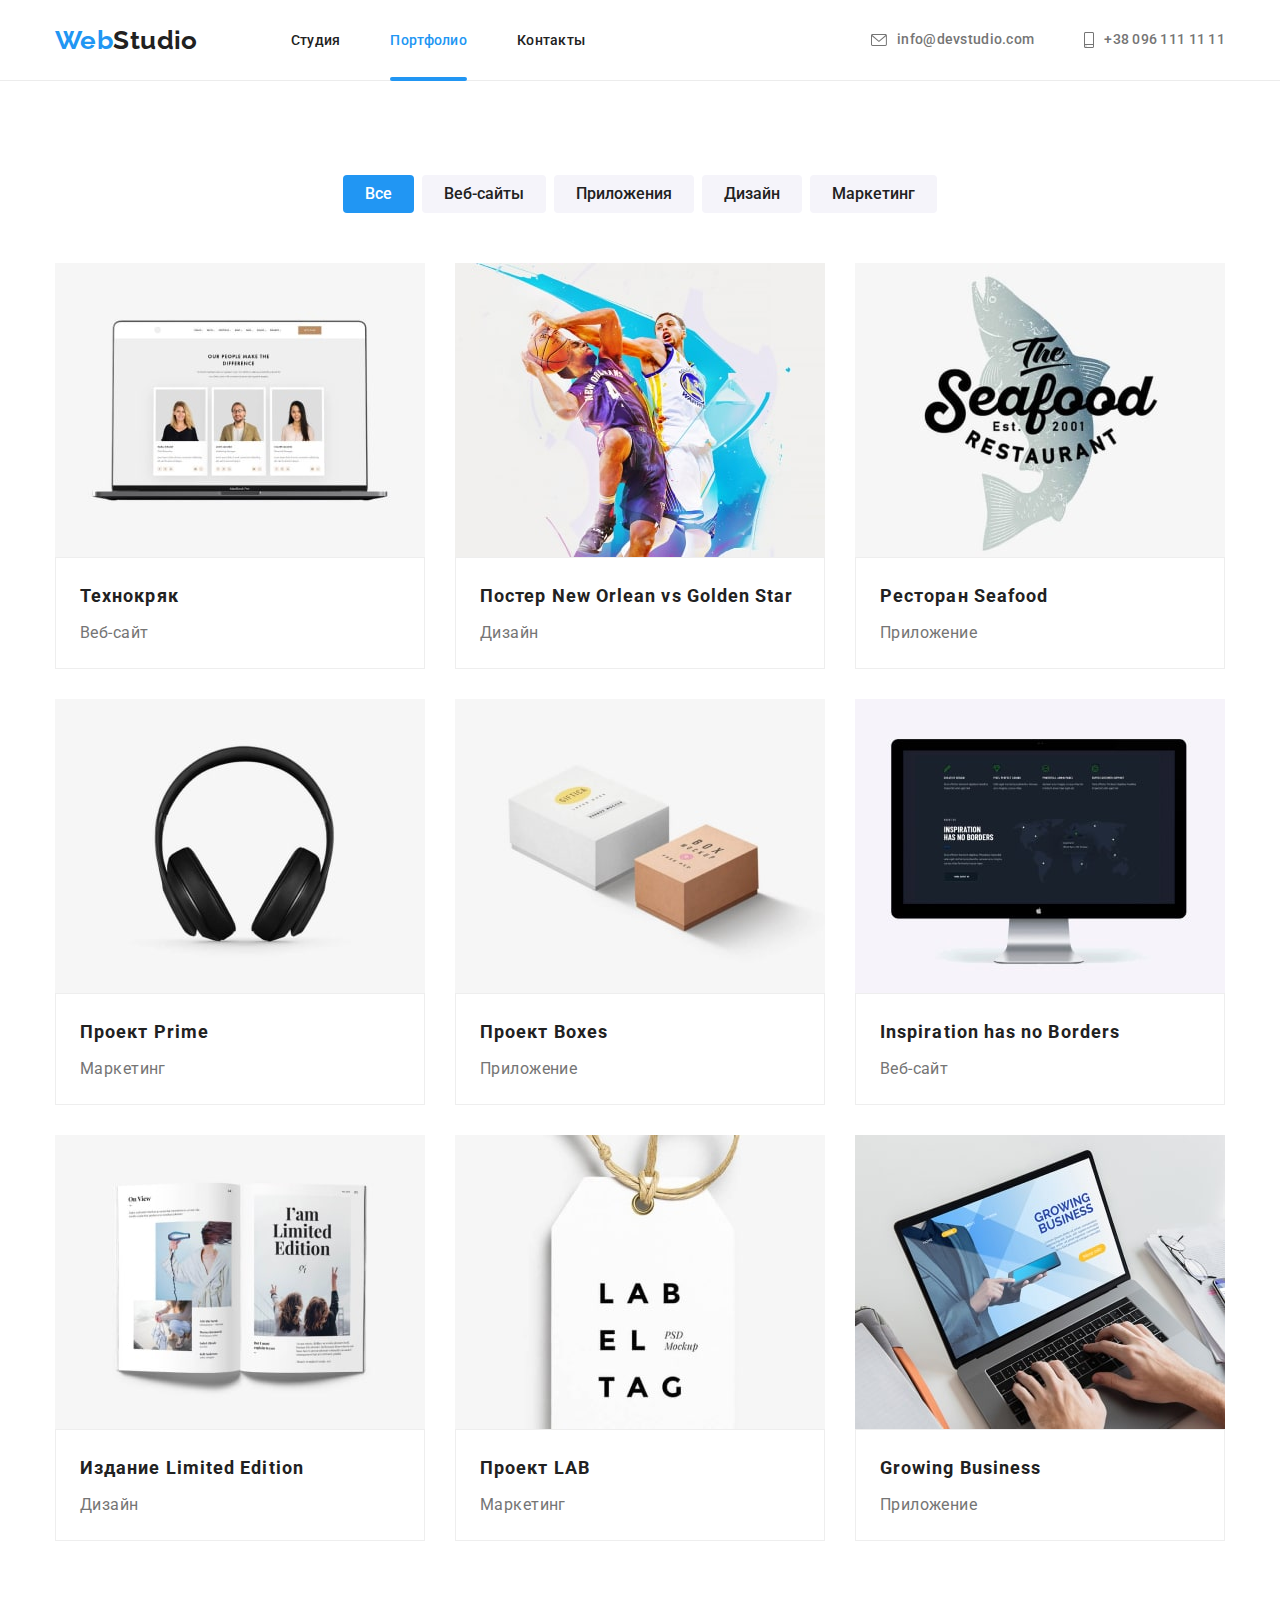
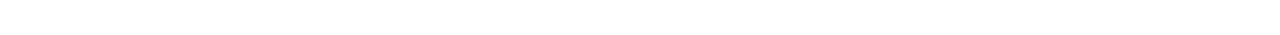
==== commit bdce6255: "add header style for tablet" ====
--- a/portfolio.html
+++ b/portfolio.html
@@ -20,12 +20,10 @@
 
   <body>
     <!-- Шапка сайта -->
-    <!-- <header>
+    <header>
       <div class="page-header container">
+        <a href="./index.html" lang="en" class="logo"> <span class="logo__web">Web</span>Studio</a>
         <nav class="main-nav">
-          <a href="./index.html" lang="en" class="logo">
-            <span class="logo__web">Web</span>Studio</a
-          >
           <ul class="site-nav">
             <li class="site-nav__item">
               <a href="./index.html" class="site-nav__link">Студия</a>
@@ -55,8 +53,53 @@
             >
           </li>
         </ul>
+        <button type="button" class="page-header__button">
+          <svg width="40" height="40">
+            <use class="page-header__icon-menu" href="./images/icons.svg#menu"></use>
+          </svg>
+        </button>
       </div>
-    </header> -->
+      <div class="mob-menu is-hidden">
+        <div class="mob-menu__container">
+          <button type="button" class="mob-menu__close-button">
+            <svg width="40" height="40">
+              <use class="page-header__icon-cross" href="./images/icons.svg#cross"></use>
+            </svg>
+          </button>
+          <div class="mob-menu__top">
+            <ul class="mob-nav">
+              <li class="mob-nav__item">
+                <a href="./index.html" class="mob-nav__link">Студия</a>
+              </li>
+              <li class="mob-nav__item">
+                <a href="./portfolio.html" class="mob-nav__link mob-nav__link--current"
+                  >Портфолио</a
+                >
+              </li>
+              <li class="mob-nav__item"><a href="" class="mob-nav__link">Контакты</a></li>
+            </ul>
+          </div>
+          <div class="mob-menu__bottom">
+            <ul class="mob-contact">
+              <li class="mob-contact__item">
+                <a href="tel:+380961111111" class="mob-contact__tel"> +38 096 111 11 11</a>
+              </li>
+              <li class="mob-contact__item">
+                <a href="mailto:info@devstudio.com" class="mob-contact__mail">
+                  info@devstudio.com</a
+                >
+              </li>
+            </ul>
+            <ul class="mob-soc">
+              <li class="mob-soc__item"><a href="#" class="mob-soc__link">Twitter</a></li>
+              <li class="mob-soc__item"><a href="#" class="mob-soc__link">Facebook</a></li>
+              <li class="mob-soc__item"><a href="#" class="mob-soc__link">LinkedIn</a></li>
+              <li class="mob-soc__item"><a href="#" class="mob-soc__link">Instagram</a></li>
+            </ul>
+          </div>
+        </div>
+      </div>
+    </header>
 
     <!-- Главный контент страницы -->
     <!-- Список проектов -->
@@ -614,5 +657,6 @@
         </div>
       </div>
     </footer> -->
+    <script src="./js/menu.js"></script>
   </body>
 </html>
--- a/css/main.min.css
+++ b/css/main.min.css
@@ -1 +1 @@
-:root{--primary-text-color: #212121;--secondary-text-color: #757575;--accent-color: #2196f3;--button-hover-color: #188ce8;--white-color: #ffffff;--footer-contacts-color: rgba(255, 255, 255, 0.6);--background-dark-color: #2f303a;--background-grey-color: #f5f4fa;--background-light-color: #e5e5e5;--timing-function: cubic-bezier(0.4, 0, 0.2, 1)}body{font-family:Roboto,sans-serif;color:var(--primary-text-color);letter-spacing:.03em;font-size:14px}.section{padding:60px 0}@media screen and (min-width: 1200px){.section{padding:94px 0}}.section-title{margin-top:0;font-weight:700;font-size:28px;line-height:1.18;text-align:center}.container{margin-left:auto;margin-right:auto;padding-left:15px;padding-right:15px}@media screen and (min-width: 480px){.container{width:480px}}@media screen and (min-width: 768px){.container{width:768px}}@media screen and (min-width: 1200px){.container{width:1200px}}.visually-hidden{position:absolute;width:1px;height:1px;margin:-1px;border:0;padding:0;white-space:nowrap;-webkit-clip-path:inset(100%);clip-path:inset(100%);clip:rect(0 0 0 0);overflow:hidden}button{font-family:inherit}img{display:block;max-width:100%;height:auto}h1,h2,h3,ul,p{margin:0;padding:0;list-style:none}header{border-bottom:1px solid #ececec}.page-header{position:relative;display:-webkit-box;display:-ms-flexbox;display:flex;-webkit-box-pack:justify;-ms-flex-pack:justify;justify-content:space-between;-webkit-box-align:center;-ms-flex-align:center;align-items:center;height:60px}.logo{display:block;padding-top:16px;padding-bottom:16px;color:var(--primary-text-color);font-family:Raleway,sans-serif;font-weight:700;font-size:24px;line-height:1.17;text-decoration:none}.logo--nopadding{padding:0}.logo__web{color:var(--accent-color)}.logo__footer{color:var(--white-color)}.page-header__button{display:-webkit-inline-box;display:-ms-inline-flexbox;display:inline-flex;margin:0;padding:0;border:none;background-color:rgba(0,0,0,0)}.page-header__button:hover,.page-header__button:focus{fill:var(--accent-color)}.page-header__icon-cross{display:none}.page-header__button.is-open .page-header__icon-cross{display:block}.page-header__button.is-open .page-header__icon-menu{display:none}.menu-dropdown{display:none;position:absolute;top:100%;left:0;width:100%;padding:48px 83px 40px;text-align:center;background-color:var(--white-color)}.menu-dropdown.is-open{display:block}.site-nav__link{position:relative;display:block;padding-top:32px;padding-bottom:32px;color:var(--primary-text-color);font-weight:500;line-height:1.14;letter-spacing:.02em;text-decoration:none;-webkit-transition:color 250ms var(--timing-function);transition:color 250ms var(--timing-function)}.site-nav__link:hover,.site-nav__link:focus{color:var(--accent-color)}.site-nav__link--current{color:var(--accent-color)}.site-nav__link--current::after{content:"";position:absolute;bottom:-1px;display:block;width:100%;height:4px;background:var(--accent-color);border-radius:2px}.main-contact__link{display:-webkit-box;display:-ms-flexbox;display:flex;-webkit-box-pack:center;-ms-flex-pack:center;justify-content:center;-webkit-box-align:center;-ms-flex-align:center;align-items:center;padding-top:32px;padding-bottom:32px;color:var(--secondary-text-color);font-weight:500;line-height:1.14;letter-spacing:.02em;text-decoration:none;-webkit-transition:color 250ms var(--timing-function);transition:color 250ms var(--timing-function)}.main-contact__link:hover,.main-contact__link:focus{color:var(--accent-color)}.main-contact__icon{margin-right:10px;fill:currentColor}.hero{max-height:400px;max-width:480px;margin-left:auto;margin-right:auto;padding:118px 0;background-image:-webkit-gradient(linear, left top, right top, from(rgba(47, 48, 58, 0.4)), to(rgba(47, 48, 58, 0.4))),url("../../images/hero/heromob-min.jpg");background-image:linear-gradient(to right, rgba(47, 48, 58, 0.4), rgba(47, 48, 58, 0.4)),url("../../images/hero/heromob-min.jpg");background-position-x:center;background-color:#c4c4c4;text-align:center}@media screen and (min-width: 768px){.hero{max-width:768px}}@media screen and (min-width: 1200px){.hero{max-width:1600px;max-height:600px;padding:200px 0}}@media(min-device-pixel-ratio: 2),(-webkit-min-device-pixel-ratio: 2),(min-resolution: 192dpi),(min-resolution: 2dppx){.hero{background-image:-webkit-gradient(linear, left top, right top, from(rgba(47, 48, 58, 0.4)), to(rgba(47, 48, 58, 0.4))),url("../../images/hero/heromob2-min.jpg");background-image:linear-gradient(to right, rgba(47, 48, 58, 0.4), rgba(47, 48, 58, 0.4)),url("../../images/hero/heromob2-min.jpg")}}@media screen and (min-width: 768px){.hero{background-image:-webkit-gradient(linear, left top, right top, from(rgba(47, 48, 58, 0.4)), to(rgba(47, 48, 58, 0.4))),url(/images/hero/herotab-min.jpg);background-image:linear-gradient(to right, rgba(47, 48, 58, 0.4), rgba(47, 48, 58, 0.4)),url(/images/hero/herotab-min.jpg)}}@media screen and (min-width: 768px)and (min-device-pixel-ratio: 2),screen and (min-width: 768px)and (-webkit-min-device-pixel-ratio: 2),screen and (min-width: 768px)and (min-resolution: 192dpi),screen and (min-width: 768px)and (min-resolution: 2dppx){.hero{background-image:-webkit-gradient(linear, left top, right top, from(rgba(47, 48, 58, 0.4)), to(rgba(47, 48, 58, 0.4))),url(/images/hero/herotab2-min.jpg);background-image:linear-gradient(to right, rgba(47, 48, 58, 0.4), rgba(47, 48, 58, 0.4)),url(/images/hero/herotab2-min.jpg)}}@media screen and (min-width: 1200px){.hero{background-image:-webkit-gradient(linear, left top, right top, from(rgba(47, 48, 58, 0.4)), to(rgba(47, 48, 58, 0.4))),url(/images/hero/herodesk-min.jpg);background-image:linear-gradient(to right, rgba(47, 48, 58, 0.4), rgba(47, 48, 58, 0.4)),url(/images/hero/herodesk-min.jpg)}}@media screen and (min-width: 1200px)and (min-device-pixel-ratio: 2),screen and (min-width: 1200px)and (-webkit-min-device-pixel-ratio: 2),screen and (min-width: 1200px)and (min-resolution: 192dpi),screen and (min-width: 1200px)and (min-resolution: 2dppx){.hero{background-image:-webkit-gradient(linear, left top, right top, from(rgba(47, 48, 58, 0.4)), to(rgba(47, 48, 58, 0.4))),url(/images/hero/herodesk2-min.jpg);background-image:linear-gradient(to right, rgba(47, 48, 58, 0.4), rgba(47, 48, 58, 0.4)),url(/images/hero/herodesk2-min.jpg)}}.hero__container{max-width:360px;padding-left:0;padding-right:0;margin-left:auto;margin-right:auto}@media screen and (max-width: 375px){.hero__container{padding-left:15px;padding-right:15px}}@media screen and (min-width: 1200px){.hero__container{max-width:696px}}.hero__title{margin:0 0 30px 0;color:var(--white-color);font-weight:900;font-size:26px;line-height:1.62;letter-spacing:.06em}@media screen and (min-width: 1200px){.hero__title{font-size:44px;line-height:1.36}}.hero__button{padding:10px 32px;border-radius:4px;-webkit-box-shadow:0px 4px 4px rgba(0,0,0,.15);box-shadow:0px 4px 4px rgba(0,0,0,.15);border:0;color:var(--white-color);background-color:var(--accent-color);font-weight:700;font-size:16px;line-height:1.88;text-align:center;letter-spacing:.06em;cursor:pointer;-webkit-transition:background-color 250ms var(--timing-function);transition:background-color 250ms var(--timing-function)}.hero__button:hover,.hero__button:focus{background-color:var(--button-hover-color)}@media screen and (min-width: 768px){.benefits{display:-webkit-box;display:-ms-flexbox;display:flex;-ms-flex-wrap:wrap;flex-wrap:wrap;margin:-15px}}.benefits__item{max-width:450px;margin:0 0 30px 0}@media screen and (max-width: 767px){.benefits__item:last-child{margin:0}}@media screen and (min-width: 768px){.benefits__item{margin:15px;width:calc((100% - 60px)/2)}}@media screen and (min-width: 1200px){.benefits__item{width:calc((100% - 120px)/4)}}.benefits__thumb{display:-webkit-box;display:-ms-flexbox;display:flex;-webkit-box-pack:center;-ms-flex-pack:center;justify-content:center;-webkit-box-align:center;-ms-flex-align:center;align-items:center;border-radius:4px;margin-bottom:30px;height:120px;background-color:var(--background-grey-color)}.benefits__title{margin-top:0;margin-bottom:10px;text-align:center;font-weight:700;line-height:1.14}.benefits__description{color:var(--secondary-text-color);line-height:1.71}.activity-section{padding-top:0;padding-bottom:94px}@media screen and (max-width: 1199px){.activity-section{display:none}}.activity-section__list{display:-webkit-box;display:-ms-flexbox;display:flex;margin-top:50px}.activity-picture{position:relative;width:370px;margin-left:30px}.activity-picture:first-child{margin-left:0}.activity-picture__box{position:absolute;bottom:0;left:0;width:100%;height:70px;display:-webkit-box;display:-ms-flexbox;display:flex;-webkit-box-pack:center;-ms-flex-pack:center;justify-content:center;-webkit-box-align:center;-ms-flex-align:center;align-items:center;background:rgba(47,48,58,.8)}.activity-picture__caption{font-weight:700;line-height:1.14;text-align:center;text-transform:uppercase;color:var(--white-color)}.team{background-color:var(--background-grey-color)}@media screen and (min-width: 768px){.team__list{display:-webkit-box;display:-ms-flexbox;display:flex;-ms-flex-wrap:wrap;flex-wrap:wrap;margin:15px -15px -15px -15px}}@media screen and (min-width: 1200px){.team__list{margin:35px -15px -15px -15px}}.team-card{background-color:var(--white-color);margin-bottom:30px;max-width:450px;-webkit-box-shadow:0px 1px 3px rgba(0,0,0,.12),0px 1px 1px rgba(0,0,0,.14),0px 2px 1px rgba(0,0,0,.2);box-shadow:0px 1px 3px rgba(0,0,0,.12),0px 1px 1px rgba(0,0,0,.14),0px 2px 1px rgba(0,0,0,.2);border-radius:0px 0px 4px 4px}@media screen and (max-width: 767px){.team-card:last-child{margin-bottom:0}}@media screen and (min-width: 768px){.team-card{margin:15px;width:calc((100% - 60px)/2)}}@media screen and (min-width: 1200px){.team-card{width:calc((100% - 120px)/4)}}.team-card__signature{padding-top:30px;padding-bottom:24px}@media screen and (min-width: 1200px){.team-card__signature{padding:30px 32px}}.team-card__name{margin-bottom:10px;font-weight:500;font-size:16px;line-height:1.19;text-align:center}.team-card__position{margin-top:0;margin-bottom:16px;color:var(--secondary-text-color);font-size:16px;line-height:1.19;text-align:center}.social-networks{display:-webkit-box;display:-ms-flexbox;display:flex;-webkit-box-pack:center;-ms-flex-pack:center;justify-content:center}.social-networks__item{margin-left:10px}.social-networks__item:first-child{margin-left:0}.social-networks__link{display:-webkit-box;display:-ms-flexbox;display:flex;-webkit-box-pack:center;-ms-flex-pack:center;justify-content:center;-webkit-box-align:center;-ms-flex-align:center;align-items:center;width:44px;height:44px;border-radius:50%;color:#afb1b8;background-color:var(--white-color);-webkit-transition:background-color 250ms var(--timing-function),color 250ms var(--timing-function);transition:background-color 250ms var(--timing-function),color 250ms var(--timing-function)}.social-networks__link:hover,.social-networks__link:focus{color:var(--white-color);background-color:var(--accent-color)}.social-networks__icon{width:20px;height:20px;fill:currentColor}.clients__list{display:-webkit-box;display:-ms-flexbox;display:flex;-ms-flex-wrap:wrap;flex-wrap:wrap;margin:15px -15px -15px -15px}@media screen and (min-width: 1200px){.clients__list{margin:35px -15px -15px -15px}}.clients__item{margin:15px;width:calc((100% - 60px)/2)}@media screen and (min-width: 768px){.clients__item{width:calc((100% - 90px)/3)}}@media screen and (min-width: 1200px){.clients__item{width:calc((100% - 180px)/6)}}.clients__link{display:-webkit-box;display:-ms-flexbox;display:flex;-webkit-box-pack:center;-ms-flex-pack:center;justify-content:center;-webkit-box-align:center;-ms-flex-align:center;align-items:center;height:92px;border:1px solid #afb1b8;border-radius:4px;color:#afb1b8;background-color:var(--white-color);outline:rgba(0,0,0,0);-webkit-transition:color 250ms var(--timing-function),border 250ms var(--timing-function);transition:color 250ms var(--timing-function),border 250ms var(--timing-function)}.clients__link:hover,.clients__link:focus{color:var(--accent-color);border:1px solid var(--accent-color)}.clients__icon{fill:currentColor}.footer{padding:60px 0;background-color:var(--background-dark-color)}.footer__flex{text-align:center}@media screen and (min-width: 768px){.footer__flex{display:-webkit-box;display:-ms-flexbox;display:flex;-ms-flex-wrap:wrap;flex-wrap:wrap;-webkit-box-align:baseline;-ms-flex-align:baseline;align-items:baseline}}@media screen and (min-width: 768px)and (max-width: 1199px){.footer__address{width:50%}}.address{margin-top:20px;margin-bottom:60px}.address__item{margin-bottom:8px}.address__item:last-child{margin-bottom:0}.address__link{color:var(--footer-contacts-color);line-height:1.72;text-decoration:none;font-style:normal;-webkit-transition:color 250ms var(--timing-function);transition:color 250ms var(--timing-function)}.address__link[target=_blank]{color:var(--white-color)}.address__link:hover,.address__link:focus{color:var(--accent-color)}.footer__social{margin-bottom:60px}@media screen and (min-width: 768px)and (max-width: 1199px){.footer__social{width:50%}}.footer__title{line-height:1.14;color:var(--white-color);text-transform:uppercase;display:block;margin-top:0;margin-bottom:20px}.social-networks__link--footer{background-color:rgba(255,255,255,.1);-webkit-transition:background-color 250ms var(--timing-function);transition:background-color 250ms var(--timing-function)}.social-networks__icon--footer{width:20px;height:20px;fill:var(--white-color)}@media screen and (min-width: 768px)and (max-width: 1199px){.footer__subscribe{width:100%}}.footer-form{width:100%}.footer-form__input{font-size:16px;color:var(--white-color);width:100%;margin:0;padding:15px 16px;border:1px solid rgba(255,255,255,.3);-webkit-filter:drop-shadow(0px 4px 4px rgba(0, 0, 0, 0.15));filter:drop-shadow(0px 4px 4px rgba(0, 0, 0, 0.15));border-radius:4px;outline:none;background-color:rgba(0,0,0,0);margin-bottom:20px}.footer-form__input:hover,.footer-form__input:focus{border:1px solid var(--accent-color)}.footer-form__input::-webkit-input-placeholder{font-size:16px;line-height:1.25;color:rgba(255,255,255,.6)}.footer-form__input::-moz-placeholder{font-size:16px;line-height:1.25;color:rgba(255,255,255,.6)}.footer-form__input:-ms-input-placeholder{font-size:16px;line-height:1.25;color:rgba(255,255,255,.6)}.footer-form__input::-ms-input-placeholder{font-size:16px;line-height:1.25;color:rgba(255,255,255,.6)}.footer-form__input::placeholder{font-size:16px;line-height:1.25;color:rgba(255,255,255,.6)}.subscribe-button{display:-webkit-inline-box;display:-ms-inline-flexbox;display:inline-flex;-webkit-box-align:center;-ms-flex-align:center;align-items:center;border:none;margin-left:12px;padding:10px 29px;-webkit-box-shadow:0px 4px 4px rgba(0,0,0,.15);box-shadow:0px 4px 4px rgba(0,0,0,.15);border-radius:4px;color:var(--white-color);background-color:var(--accent-color);font-weight:700;font-size:16px;line-height:1.88;letter-spacing:.06em;cursor:pointer;-webkit-transition:background-color 250ms var(--timing-function);transition:background-color 250ms var(--timing-function)}.subscribe-button:hover,.subscribe-button:focus{background-color:var(--button-hover-color)}.subscribe-button__icon{margin-left:10px}.backdrop{position:fixed;top:0;left:0;width:100%;height:100%;background-color:rgba(0,0,0,.2);opacity:1;-webkit-transition:opacity 250ms var(--timing-function);transition:opacity 250ms var(--timing-function)}.backdrop.is-hidden{opacity:0;pointer-events:none}.backdrop.is-hidden .modal{-webkit-transform:translate(-50%, -50%) scale(0.5);transform:translate(-50%, -50%) scale(0.5)}.modal{position:absolute;top:50%;left:50%;-webkit-transform:scale(1) translate(-50%, -50%);transform:scale(1) translate(-50%, -50%);padding:40px;max-width:528px;width:100%;background-color:var(--white-color);-webkit-box-shadow:0px 1px 3px rgba(0,0,0,.12),0px 1px 1px rgba(0,0,0,.14),0px 2px 1px rgba(0,0,0,.2);box-shadow:0px 1px 3px rgba(0,0,0,.12),0px 1px 1px rgba(0,0,0,.14),0px 2px 1px rgba(0,0,0,.2);border-radius:4px;-webkit-transition:250ms var(--timing-function);transition:250ms var(--timing-function)}.modal-form__title{display:block;font-weight:700;font-size:20px;line-height:1.15;text-align:center;margin-bottom:30px}.modal-form__field{position:relative;display:-webkit-box;display:-ms-flexbox;display:flex;-webkit-box-orient:vertical;-webkit-box-direction:normal;-ms-flex-direction:column;flex-direction:column;margin-bottom:10px}.modal-form__field--last{margin-bottom:0}.modal-form__field:focus-within>.modal-form__svg{fill:var(--accent-color)}.modal-form__field:focus-within>.modal-form__input{border:1px solid var(--accent-color)}.modal-form__label{margin-bottom:4px;font-size:12px;line-height:1.17;letter-spacing:.01em;color:var(--secondary-text-color)}.modal-form__svg{position:absolute;top:50%;left:14px;-webkit-transition:fill 250ms var(--timing-function);transition:fill 250ms var(--timing-function)}.modal-form__input{width:100%;padding:12px;padding-left:42px;font-size:16px;border:1px solid rgba(33,33,33,.2);border-radius:4px;outline:rgba(0,0,0,0);-webkit-transition:border 250ms var(--timing-function);transition:border 250ms var(--timing-function)}.modal-form__input:hover{cursor:pointer}.modal-form__textarea{width:100%;height:120px;padding:12px 16px;resize:none}.modal-form__textarea::-webkit-input-placeholder{line-height:1.14;letter-spacing:.01em;color:rgba(117,117,117,.5)}.modal-form__textarea::-moz-placeholder{line-height:1.14;letter-spacing:.01em;color:rgba(117,117,117,.5)}.modal-form__textarea:-ms-input-placeholder{line-height:1.14;letter-spacing:.01em;color:rgba(117,117,117,.5)}.modal-form__textarea::-ms-input-placeholder{line-height:1.14;letter-spacing:.01em;color:rgba(117,117,117,.5)}.modal-form__textarea::placeholder{line-height:1.14;letter-spacing:.01em;color:rgba(117,117,117,.5)}.checkbox{position:relative;display:-webkit-inline-box;display:-ms-inline-flexbox;display:inline-flex;-webkit-box-align:center;-ms-flex-align:center;align-items:center;margin-top:20px;margin-bottom:30px;margin-left:14px}.checkbox__input{position:absolute;width:1px;height:1px;margin:-1px;border:0;padding:0;white-space:nowrap;-webkit-clip-path:inset(100%);clip-path:inset(100%);clip:rect(0 0 0 0);overflow:hidden}.checkbox__input:checked~.checkbox__icon-check{opacity:1}.checkbox__input:checked+.checkbox__icon-frame{opacity:0}.checkbox__input:focus+.checkbox__icon-frame{-webkit-box-shadow:0px 4px 4px rgba(0,0,0,.4);box-shadow:0px 4px 4px rgba(0,0,0,.4)}.checkbox__icon-frame{margin-right:7px;opacity:1;-webkit-transition:opacity 250ms var(--timing-function),-webkit-box-shadow 250ms var(--timing-function);transition:opacity 250ms var(--timing-function),-webkit-box-shadow 250ms var(--timing-function);transition:opacity 250ms var(--timing-function),box-shadow 250ms var(--timing-function);transition:opacity 250ms var(--timing-function),box-shadow 250ms var(--timing-function),-webkit-box-shadow 250ms var(--timing-function)}.checkbox__icon-check{position:absolute;opacity:0;-webkit-transition:opacity 250ms var(--timing-function);transition:opacity 250ms var(--timing-function)}.checkbox__label{line-height:1.71;color:var(--secondary-text-color)}.checkbox__link{margin-left:4px;line-height:1.71px;color:var(--accent-color)}.send-button{padding:10px 55px;margin-left:auto;margin-right:auto;display:-webkit-box;display:-ms-flexbox;display:flex;font-weight:700;font-size:16px;line-height:1.88;text-align:center;letter-spacing:.06em;color:var(--white-color);background:var(--accent-color);-webkit-box-shadow:0px 4px 4px rgba(0,0,0,.15);box-shadow:0px 4px 4px rgba(0,0,0,.15);border-radius:4px;border:none;-webkit-transition:background-color 250ms var(--timing-function);transition:background-color 250ms var(--timing-function)}.send-button:hover,.send-button:focus{background-color:var(--button-hover-color);cursor:pointer}.modal__close-button{position:absolute;top:8px;right:8px;display:-webkit-box;display:-ms-flexbox;display:flex;-webkit-box-pack:center;-ms-flex-pack:center;justify-content:center;-webkit-box-align:center;-ms-flex-align:center;align-items:center;width:30px;height:30px;cursor:pointer;background:#fff;border:1px solid rgba(0,0,0,.1);border-radius:50%;outline:rgba(0,0,0,0);-webkit-transition:fill 250ms var(--timing-function),border 250ms var(--timing-function);transition:fill 250ms var(--timing-function),border 250ms var(--timing-function)}.modal__close-button:hover,.modal__close-button:focus{fill:var(--accent-color);border:1px solid var(--accent-color)}.filter{display:-webkit-box;display:-ms-flexbox;display:flex;-ms-flex-wrap:wrap;flex-wrap:wrap;margin-bottom:40px}@media screen and (max-width: 767px){.filter{margin-top:-15px}}@media screen and (min-width: 768px){.filter{-webkit-box-pack:center;-ms-flex-pack:center;justify-content:center}}@media screen and (min-width: 768px)and (max-width: 1199px){.filter{margin-bottom:30px}}@media screen and (min-width: 1200px){.filter{margin-bottom:50px}}.filter__item{margin-right:8px}@media screen and (max-width: 767px){.filter__item{margin-top:15px}}@media screen and (min-width: 768px){.filter__item:last-child{margin-right:0}}.filter__button{background-color:var(--background-grey-color);color:var(--primary-text-color);font-weight:500;font-size:16px;line-height:1.63;border:0;padding:6px 22px;border-radius:4px;cursor:pointer;-webkit-transition:background-color 250ms var(--timing-function),color 250ms var(--timing-function),-webkit-box-shadow 250ms var(--timing-function);transition:background-color 250ms var(--timing-function),color 250ms var(--timing-function),-webkit-box-shadow 250ms var(--timing-function);transition:background-color 250ms var(--timing-function),color 250ms var(--timing-function),box-shadow 250ms var(--timing-function);transition:background-color 250ms var(--timing-function),color 250ms var(--timing-function),box-shadow 250ms var(--timing-function),-webkit-box-shadow 250ms var(--timing-function)}.filter__button:hover,.filter__button:focus{background-color:var(--accent-color);color:var(--white-color);-webkit-box-shadow:0px 3px 1px rgba(0,0,0,.1),0px 1px 2px rgba(0,0,0,.08),0px 2px 2px rgba(0,0,0,.12);box-shadow:0px 3px 1px rgba(0,0,0,.1),0px 1px 2px rgba(0,0,0,.08),0px 2px 2px rgba(0,0,0,.12)}.filter__button--current{background-color:var(--accent-color);color:var(--white-color)}@media screen and (min-width: 768px){.projects{display:-webkit-box;display:-ms-flexbox;display:flex;-ms-flex-wrap:wrap;flex-wrap:wrap;margin:-15px}}.projects__item{max-width:450px}@media screen and (max-width: 767px){.projects__item{margin-bottom:30px}.projects__item:last-child{margin-bottom:0}}@media screen and (min-width: 768px){.projects__item{margin:15px;width:calc((100% - 60px)/2)}}@media screen and (min-width: 1200px){.projects__item{width:calc((100% - 90px)/3)}}.projects__link{display:-webkit-box;display:-ms-flexbox;display:flex;-webkit-box-orient:vertical;-webkit-box-direction:normal;-ms-flex-direction:column;flex-direction:column;height:100%;text-decoration:none;-webkit-transition:-webkit-box-shadow 250ms var(--timing-function);transition:-webkit-box-shadow 250ms var(--timing-function);transition:box-shadow 250ms var(--timing-function);transition:box-shadow 250ms var(--timing-function), -webkit-box-shadow 250ms var(--timing-function)}.projects__link:hover,.projects__link:focus{-webkit-box-shadow:0px 1px 1px rgba(0,0,0,.12),0px 4px 4px rgba(0,0,0,.06),1px 4px 6px rgba(0,0,0,.16);box-shadow:0px 1px 1px rgba(0,0,0,.12),0px 4px 4px rgba(0,0,0,.06),1px 4px 6px rgba(0,0,0,.16)}.projects__link:hover .projects__overlay,.projects__link:focus .projects__overlay{-webkit-transform:translateY(0%);transform:translateY(0%)}.projects__thumb{position:relative;width:100%;overflow:hidden}.projects__overlay{position:absolute;top:0;left:0;width:100%;height:100%;background-color:rgba(33,150,243,.9);-webkit-transform:translateY(101%);transform:translateY(101%);-webkit-transition:-webkit-transform 250ms var(--timing-function);transition:-webkit-transform 250ms var(--timing-function);transition:transform 250ms var(--timing-function);transition:transform 250ms var(--timing-function), -webkit-transform 250ms var(--timing-function);opacity:1;overflow-y:auto}.projects__pre-text{padding:77px 24px;font-size:18px;line-height:1.56;color:var(--white-color)}@media screen and (min-width: 768px){.projects__pre-text{padding:49px 24px 77px}}@media screen and (min-width: 1200px){.projects__pre-text{padding:63px 24px}}.projects__description{-webkit-box-flex:1;-ms-flex-positive:1;flex-grow:1;border:1px solid #eee;padding:20px 24px}.projects__title{color:var(--primary-text-color);font-weight:700;font-size:18px;line-height:2;letter-spacing:.06em;margin-top:0px;margin-bottom:4px}.projects__type{color:var(--secondary-text-color);font-size:16px;line-height:1.88}/*# sourceMappingURL=main.min.css.map */+:root{--primary-text-color: #212121;--secondary-text-color: #757575;--accent-color: #2196f3;--button-hover-color: #188ce8;--white-color: #ffffff;--footer-contacts-color: rgba(255, 255, 255, 0.6);--background-dark-color: #2f303a;--background-grey-color: #f5f4fa;--background-light-color: #e5e5e5;--timing-function: cubic-bezier(0.4, 0, 0.2, 1)}body{font-family:Roboto,sans-serif;color:var(--primary-text-color);letter-spacing:.03em;font-size:14px}body.modal-open{overflow:hidden}.no-scroll{overflow:hidden}.section{padding:60px 0}@media screen and (min-width: 1200px){.section{padding:94px 0}}.section-title{margin-top:0;font-weight:700;font-size:28px;line-height:1.18;text-align:center}.container{margin-left:auto;margin-right:auto;padding-left:15px;padding-right:15px}@media screen and (min-width: 480px){.container{width:480px}}@media screen and (min-width: 768px){.container{width:768px}}@media screen and (min-width: 1200px){.container{width:1200px}}.visually-hidden{position:absolute;width:1px;height:1px;margin:-1px;border:0;padding:0;white-space:nowrap;-webkit-clip-path:inset(100%);clip-path:inset(100%);clip:rect(0 0 0 0);overflow:hidden}button{font-family:inherit}img{display:block;max-width:100%;height:auto}h1,h2,h3,ul,p{margin:0;padding:0;list-style:none}header{border-bottom:1px solid #ececec}.page-header{display:-webkit-box;display:-ms-flexbox;display:flex;-webkit-box-align:center;-ms-flex-align:center;align-items:center;height:60px}@media screen and (min-width: 768px){.page-header{height:80px}}@media screen and (max-width: 1199px){.page-header{-webkit-box-pack:justify;-ms-flex-pack:justify;justify-content:space-between}}.logo{display:block;padding-top:16px;padding-bottom:16px;color:var(--primary-text-color);font-family:Raleway,sans-serif;font-weight:700;font-size:24px;line-height:1.17;text-decoration:none}.logo--nopadding{padding:0}.logo__web{color:var(--accent-color)}.logo__footer{color:var(--white-color)}@media screen and (min-width: 768px){.logo{padding-top:26px;padding-bottom:26px}}@media screen and (min-width: 1200px){.logo{font-size:26px;line-height:1.19}}.page-header__button{display:-webkit-inline-box;display:-ms-inline-flexbox;display:inline-flex;margin:0;padding:0;border:none;background-color:rgba(0,0,0,0)}.page-header__button:hover,.page-header__button:focus{fill:var(--accent-color)}@media screen and (min-width: 768px){.page-header__button{display:none}}.main-nav{display:none}@media screen and (min-width: 768px){.main-nav{display:-webkit-box;display:-ms-flexbox;display:flex;-webkit-box-align:center;-ms-flex-align:center;align-items:center}}.site-nav{display:-webkit-box;display:-ms-flexbox;display:flex}@media screen and (min-width: 1200px){.site-nav{margin-left:93px}}.site-nav__item{margin-right:50px}.site-nav__item:last-child{margin-right:0}.site-nav__link{position:relative;padding-top:32px;padding-bottom:32px;color:var(--primary-text-color);font-weight:500;line-height:1.14;letter-spacing:.02em;text-decoration:none;-webkit-transition:color 250ms var(--timing-function);transition:color 250ms var(--timing-function)}.site-nav__link:hover,.site-nav__link:focus{color:var(--accent-color)}.site-nav__link--current{color:var(--accent-color)}.site-nav__link--current::after{content:"";position:absolute;bottom:-1px;display:block;width:100%;height:4px;background:var(--accent-color);border-radius:2px}.main-contact{display:none}@media screen and (min-width: 768px){.main-contact{display:-webkit-box;display:-ms-flexbox;display:flex;-webkit-box-orient:vertical;-webkit-box-direction:normal;-ms-flex-direction:column;flex-direction:column}}@media screen and (min-width: 1200px){.main-contact{-webkit-box-orient:horizontal;-webkit-box-direction:normal;-ms-flex-direction:row;flex-direction:row;-webkit-box-align:center;-ms-flex-align:center;align-items:center;margin-left:auto}}@media screen and (min-width: 768px)and (max-width: 1199px){.main-contact__item:not(:last-child){margin-bottom:10px}}@media screen and (min-width: 1200px){.main-contact__item:not(:last-child){margin-right:50px}}.main-contact__link{display:-webkit-box;display:-ms-flexbox;display:flex;-webkit-box-align:center;-ms-flex-align:center;align-items:center;color:var(--secondary-text-color);font-weight:500;line-height:1.14;letter-spacing:.02em;text-decoration:none;-webkit-transition:color 250ms var(--timing-function);transition:color 250ms var(--timing-function)}.main-contact__link:hover,.main-contact__link:focus{color:var(--accent-color)}@media screen and (min-width: 768px)and (max-width: 1199px){.main-contact__item:first-child .main-contact__link{padding-top:21px}.main-contact__item:last-child .main-contact__link{padding-bottom:21px}}@media screen and (min-width: 1200px){.main-contact__link{-webkit-box-pack:center;-ms-flex-pack:center;justify-content:center;padding-top:32px;padding-bottom:32px}}.main-contact__icon{margin-right:8px;fill:currentColor}@media screen and (min-width: 1200px){.main-contact__icon{margin-right:10px}}.mob-menu{position:fixed;top:0;left:0;z-index:5;padding:48px 0;background-color:var(--white-color);width:100vw;height:100%;overflow:auto}.mob-menu__container{max-width:480px;padding:0 40px;margin-left:auto;margin-right:auto;display:-webkit-box;display:-ms-flexbox;display:flex;-webkit-box-orient:vertical;-webkit-box-direction:normal;-ms-flex-direction:column;flex-direction:column;height:100%;-webkit-box-pack:justify;-ms-flex-pack:justify;justify-content:space-between}.mob-menu.is-hidden{opacity:0;pointer-events:none}.mob-menu__close-button{position:absolute;top:15px;right:15px;display:block;margin:0;padding:0;border:none;background-color:rgba(0,0,0,0)}.mob-menu__close-button:hover,.mob-menu__close-button:focus{fill:var(--accent-color)}.mob-nav__item:not(:last-child){margin-bottom:24px}.mob-nav__link{font-weight:500;font-size:40px;line-height:1.18;letter-spacing:.02em;text-decoration:none;color:var(--primary-text-color)}.mob-nav__link:hover,.mob-nav__link:focus{color:var(--accent-color)}@media screen and (max-width: 400px){.mob-nav__link{font-size:34px}}.mob-nav__link--current{color:var(--accent-color)}.mob-contact{margin-bottom:64px}.mob-contact__item:not(:last-child){margin-bottom:24px}.mob-contact__tel{font-weight:500;font-size:34px;line-height:1.17;letter-spacing:.02em;text-decoration:none;color:var(--accent-color)}@media screen and (max-width: 400px){.mob-contact__tel{font-size:27px}}.mob-contact__mail{font-family:"Roboto";font-style:normal;font-weight:500;font-size:24px;line-height:1.17;letter-spacing:.02em;text-decoration:none;color:var(--secondary-text-color)}.mob-contact__mail:hover,.mob-contact__mail:focus{color:var(--accent-color)}.mob-soc{display:-webkit-box;display:-ms-flexbox;display:flex;-ms-flex-wrap:wrap;flex-wrap:wrap}.mob-soc__item{border-left:1px solid rgba(33,33,33,.2)}.mob-soc__item:first-child{border:none}.mob-soc__link{font-weight:500;font-size:18px;line-height:1.22;letter-spacing:.02em;text-decoration:none;padding:10px;color:var(--accent-color)}.mob-soc__item:first-child .mob-soc__link{padding-left:0}.hero{max-height:400px;max-width:480px;margin-left:auto;margin-right:auto;padding:118px 0;background-image:-webkit-gradient(linear, left top, right top, from(rgba(47, 48, 58, 0.4)), to(rgba(47, 48, 58, 0.4))),url(../images/hero/heromob-min.jpg);background-image:linear-gradient(to right, rgba(47, 48, 58, 0.4), rgba(47, 48, 58, 0.4)),url(../images/hero/heromob-min.jpg);background-position-x:center;background-color:#c4c4c4;text-align:center}@media screen and (min-width: 768px){.hero{max-width:768px}}@media screen and (min-width: 1200px){.hero{max-width:1600px;max-height:600px;padding:200px 0}}@media(min-device-pixel-ratio: 2),(-webkit-min-device-pixel-ratio: 2),(min-resolution: 192dpi),(min-resolution: 2dppx){.hero{background-image:-webkit-gradient(linear, left top, right top, from(rgba(47, 48, 58, 0.4)), to(rgba(47, 48, 58, 0.4))),url(../images/hero/heromob2-min.jpg);background-image:linear-gradient(to right, rgba(47, 48, 58, 0.4), rgba(47, 48, 58, 0.4)),url(../images/hero/heromob2-min.jpg)}}@media screen and (min-width: 768px){.hero{background-image:-webkit-gradient(linear, left top, right top, from(rgba(47, 48, 58, 0.4)), to(rgba(47, 48, 58, 0.4))),url(../images/hero/herotab-min.jpg);background-image:linear-gradient(to right, rgba(47, 48, 58, 0.4), rgba(47, 48, 58, 0.4)),url(../images/hero/herotab-min.jpg)}}@media screen and (min-width: 768px)and (min-device-pixel-ratio: 2),screen and (min-width: 768px)and (-webkit-min-device-pixel-ratio: 2),screen and (min-width: 768px)and (min-resolution: 192dpi),screen and (min-width: 768px)and (min-resolution: 2dppx){.hero{background-image:-webkit-gradient(linear, left top, right top, from(rgba(47, 48, 58, 0.4)), to(rgba(47, 48, 58, 0.4))),url(../images/hero/herotab2-min.jpg);background-image:linear-gradient(to right, rgba(47, 48, 58, 0.4), rgba(47, 48, 58, 0.4)),url(../images/hero/herotab2-min.jpg)}}@media screen and (min-width: 1200px){.hero{background-image:-webkit-gradient(linear, left top, right top, from(rgba(47, 48, 58, 0.4)), to(rgba(47, 48, 58, 0.4))),url(../images/hero/herodesk-min.jpg);background-image:linear-gradient(to right, rgba(47, 48, 58, 0.4), rgba(47, 48, 58, 0.4)),url(../images/hero/herodesk-min.jpg)}}@media screen and (min-width: 1200px)and (min-device-pixel-ratio: 2),screen and (min-width: 1200px)and (-webkit-min-device-pixel-ratio: 2),screen and (min-width: 1200px)and (min-resolution: 192dpi),screen and (min-width: 1200px)and (min-resolution: 2dppx){.hero{background-image:-webkit-gradient(linear, left top, right top, from(rgba(47, 48, 58, 0.4)), to(rgba(47, 48, 58, 0.4))),url(../images/hero/herodesk2-min.jpg);background-image:linear-gradient(to right, rgba(47, 48, 58, 0.4), rgba(47, 48, 58, 0.4)),url(../images/hero/herodesk2-min.jpg)}}.hero__container{max-width:360px;padding-left:0;padding-right:0;margin-left:auto;margin-right:auto}@media screen and (max-width: 375px){.hero__container{padding-left:15px;padding-right:15px}}@media screen and (min-width: 1200px){.hero__container{max-width:696px}}.hero__title{margin:0 0 30px 0;color:var(--white-color);font-weight:900;font-size:26px;line-height:1.62;letter-spacing:.06em}@media screen and (min-width: 1200px){.hero__title{font-size:44px;line-height:1.36}}.hero__button{padding:10px 32px;border-radius:4px;-webkit-box-shadow:0px 4px 4px rgba(0,0,0,.15);box-shadow:0px 4px 4px rgba(0,0,0,.15);border:0;color:var(--white-color);background-color:var(--accent-color);font-weight:700;font-size:16px;line-height:1.88;text-align:center;letter-spacing:.06em;cursor:pointer;-webkit-transition:background-color 250ms var(--timing-function);transition:background-color 250ms var(--timing-function)}.hero__button:hover,.hero__button:focus{background-color:var(--button-hover-color)}@media screen and (min-width: 768px){.benefits{display:-webkit-box;display:-ms-flexbox;display:flex;-ms-flex-wrap:wrap;flex-wrap:wrap;margin:-15px}}.benefits__item{max-width:450px;margin:0 0 30px 0}@media screen and (max-width: 767px){.benefits__item:last-child{margin:0}}@media screen and (min-width: 768px){.benefits__item{margin:15px;width:calc((100% - 60px)/2)}}@media screen and (min-width: 1200px){.benefits__item{width:calc((100% - 120px)/4)}}.benefits__thumb{display:-webkit-box;display:-ms-flexbox;display:flex;-webkit-box-pack:center;-ms-flex-pack:center;justify-content:center;-webkit-box-align:center;-ms-flex-align:center;align-items:center;border-radius:4px;margin-bottom:30px;height:120px;background-color:var(--background-grey-color)}.benefits__title{margin-top:0;margin-bottom:10px;text-align:center;font-weight:700;line-height:1.14}.benefits__description{color:var(--secondary-text-color);line-height:1.71}.activity-section{padding-top:0;padding-bottom:94px}@media screen and (max-width: 1199px){.activity-section{display:none}}.activity-section__list{display:-webkit-box;display:-ms-flexbox;display:flex;margin-top:50px}.activity-picture{position:relative;width:370px;margin-left:30px}.activity-picture:first-child{margin-left:0}.activity-picture__box{position:absolute;bottom:0;left:0;width:100%;height:70px;display:-webkit-box;display:-ms-flexbox;display:flex;-webkit-box-pack:center;-ms-flex-pack:center;justify-content:center;-webkit-box-align:center;-ms-flex-align:center;align-items:center;background:rgba(47,48,58,.8)}.activity-picture__caption{font-weight:700;line-height:1.14;text-align:center;text-transform:uppercase;color:var(--white-color)}.team{background-color:var(--background-grey-color)}@media screen and (min-width: 768px){.team__list{display:-webkit-box;display:-ms-flexbox;display:flex;-ms-flex-wrap:wrap;flex-wrap:wrap;margin:15px -15px -15px -15px}}@media screen and (min-width: 1200px){.team__list{margin:35px -15px -15px -15px}}.team-card{background-color:var(--white-color);margin-bottom:30px;max-width:450px;-webkit-box-shadow:0px 1px 3px rgba(0,0,0,.12),0px 1px 1px rgba(0,0,0,.14),0px 2px 1px rgba(0,0,0,.2);box-shadow:0px 1px 3px rgba(0,0,0,.12),0px 1px 1px rgba(0,0,0,.14),0px 2px 1px rgba(0,0,0,.2);border-radius:0px 0px 4px 4px}@media screen and (max-width: 767px){.team-card:last-child{margin-bottom:0}}@media screen and (min-width: 768px){.team-card{margin:15px;width:calc((100% - 60px)/2)}}@media screen and (min-width: 1200px){.team-card{width:calc((100% - 120px)/4)}}.team-card__signature{padding-top:30px;padding-bottom:24px}@media screen and (min-width: 1200px){.team-card__signature{padding:30px 32px}}.team-card__name{margin-bottom:10px;font-weight:500;font-size:16px;line-height:1.19;text-align:center}.team-card__position{margin-top:0;margin-bottom:16px;color:var(--secondary-text-color);font-size:16px;line-height:1.19;text-align:center}.social-networks{display:-webkit-box;display:-ms-flexbox;display:flex;-webkit-box-pack:center;-ms-flex-pack:center;justify-content:center}.social-networks__item{margin-left:10px}.social-networks__item:first-child{margin-left:0}.social-networks__link{display:-webkit-box;display:-ms-flexbox;display:flex;-webkit-box-pack:center;-ms-flex-pack:center;justify-content:center;-webkit-box-align:center;-ms-flex-align:center;align-items:center;width:44px;height:44px;border-radius:50%;color:#afb1b8;background-color:var(--white-color);-webkit-transition:background-color 250ms var(--timing-function),color 250ms var(--timing-function);transition:background-color 250ms var(--timing-function),color 250ms var(--timing-function)}.social-networks__link:hover,.social-networks__link:focus{color:var(--white-color);background-color:var(--accent-color)}.social-networks__icon{width:20px;height:20px;fill:currentColor}.clients__list{display:-webkit-box;display:-ms-flexbox;display:flex;-ms-flex-wrap:wrap;flex-wrap:wrap;margin:15px -15px -15px -15px}@media screen and (min-width: 1200px){.clients__list{margin:35px -15px -15px -15px}}.clients__item{margin:15px;width:calc((100% - 60px)/2)}@media screen and (min-width: 768px){.clients__item{width:calc((100% - 90px)/3)}}@media screen and (min-width: 1200px){.clients__item{width:calc((100% - 180px)/6)}}.clients__link{display:-webkit-box;display:-ms-flexbox;display:flex;-webkit-box-pack:center;-ms-flex-pack:center;justify-content:center;-webkit-box-align:center;-ms-flex-align:center;align-items:center;height:92px;border:1px solid #afb1b8;border-radius:4px;color:#afb1b8;background-color:var(--white-color);outline:rgba(0,0,0,0);-webkit-transition:color 250ms var(--timing-function),border 250ms var(--timing-function);transition:color 250ms var(--timing-function),border 250ms var(--timing-function)}.clients__link:hover,.clients__link:focus{color:var(--accent-color);border:1px solid var(--accent-color)}.clients__icon{fill:currentColor}.footer{padding:60px 0;background-color:var(--background-dark-color)}.footer__flex{text-align:center}@media screen and (min-width: 768px){.footer__flex{display:-webkit-box;display:-ms-flexbox;display:flex;-ms-flex-wrap:wrap;flex-wrap:wrap;-webkit-box-align:baseline;-ms-flex-align:baseline;align-items:baseline}}@media screen and (min-width: 768px)and (max-width: 1199px){.footer__address{width:50%}}.address{margin-top:20px;margin-bottom:60px}.address__item{margin-bottom:8px}.address__item:last-child{margin-bottom:0}.address__link{color:var(--footer-contacts-color);line-height:1.72;text-decoration:none;font-style:normal;-webkit-transition:color 250ms var(--timing-function);transition:color 250ms var(--timing-function)}.address__link[target=_blank]{color:var(--white-color)}.address__link:hover,.address__link:focus{color:var(--accent-color)}.footer__social{margin-bottom:60px}@media screen and (min-width: 768px)and (max-width: 1199px){.footer__social{width:50%}}.footer__title{line-height:1.14;color:var(--white-color);text-transform:uppercase;display:block;margin-top:0;margin-bottom:20px}.social-networks__link--footer{background-color:rgba(255,255,255,.1);-webkit-transition:background-color 250ms var(--timing-function);transition:background-color 250ms var(--timing-function)}.social-networks__icon--footer{width:20px;height:20px;fill:var(--white-color)}@media screen and (min-width: 768px)and (max-width: 1199px){.footer__subscribe{width:100%}}.footer-form{width:100%}.footer-form__input{font-size:16px;color:var(--white-color);width:100%;margin:0;padding:15px 16px;border:1px solid rgba(255,255,255,.3);-webkit-filter:drop-shadow(0px 4px 4px rgba(0, 0, 0, 0.15));filter:drop-shadow(0px 4px 4px rgba(0, 0, 0, 0.15));border-radius:4px;outline:none;background-color:rgba(0,0,0,0);margin-bottom:20px}.footer-form__input:hover,.footer-form__input:focus{border:1px solid var(--accent-color)}.footer-form__input::-webkit-input-placeholder{font-size:16px;line-height:1.25;color:rgba(255,255,255,.6)}.footer-form__input::-moz-placeholder{font-size:16px;line-height:1.25;color:rgba(255,255,255,.6)}.footer-form__input:-ms-input-placeholder{font-size:16px;line-height:1.25;color:rgba(255,255,255,.6)}.footer-form__input::-ms-input-placeholder{font-size:16px;line-height:1.25;color:rgba(255,255,255,.6)}.footer-form__input::placeholder{font-size:16px;line-height:1.25;color:rgba(255,255,255,.6)}.subscribe-button{display:-webkit-inline-box;display:-ms-inline-flexbox;display:inline-flex;-webkit-box-align:center;-ms-flex-align:center;align-items:center;border:none;margin-left:12px;padding:10px 29px;-webkit-box-shadow:0px 4px 4px rgba(0,0,0,.15);box-shadow:0px 4px 4px rgba(0,0,0,.15);border-radius:4px;color:var(--white-color);background-color:var(--accent-color);font-weight:700;font-size:16px;line-height:1.88;letter-spacing:.06em;cursor:pointer;-webkit-transition:background-color 250ms var(--timing-function);transition:background-color 250ms var(--timing-function)}.subscribe-button:hover,.subscribe-button:focus{background-color:var(--button-hover-color)}.subscribe-button__icon{margin-left:10px}.backdrop{position:fixed;top:0;left:0;width:100%;height:100%;background-color:rgba(0,0,0,.2);opacity:1;-webkit-transition:opacity 250ms var(--timing-function);transition:opacity 250ms var(--timing-function);overflow-y:scroll}@media screen and (max-width: 767px){.backdrop{padding:93px 15px}}.backdrop.is-hidden{opacity:0;pointer-events:none}.backdrop.is-hidden .modal{-webkit-transform:translate(-50%, -50%) scale(0.5);transform:translate(-50%, -50%) scale(0.5)}.modal{position:relative;top:50%;left:50%;-webkit-transform:scale(1) translate(-50%, -50%);transform:scale(1) translate(-50%, -50%);padding:40px;max-width:450px;width:100%;background-color:var(--white-color);-webkit-box-shadow:0px 1px 3px rgba(0,0,0,.12),0px 1px 1px rgba(0,0,0,.14),0px 2px 1px rgba(0,0,0,.2);box-shadow:0px 1px 3px rgba(0,0,0,.12),0px 1px 1px rgba(0,0,0,.14),0px 2px 1px rgba(0,0,0,.2);border-radius:4px;-webkit-transition:250ms var(--timing-function);transition:250ms var(--timing-function)}@media screen and (min-width: 768px){.modal{position:absolute}}@media screen and (min-width: 1200px){.modal{max-width:528px}}.modal-form__title{display:block;font-weight:700;font-size:20px;line-height:1.5;text-align:center;margin-bottom:12px}@media screen and (min-width: 1200px){.modal-form__title{line-height:1.15}}.modal-form__field{position:relative;display:-webkit-box;display:-ms-flexbox;display:flex;-webkit-box-orient:vertical;-webkit-box-direction:normal;-ms-flex-direction:column;flex-direction:column;margin-bottom:10px}.modal-form__field--last{margin-bottom:0}.modal-form__field:focus-within>.modal-form__svg{fill:var(--accent-color)}.modal-form__field:focus-within>.modal-form__input{border:1px solid var(--accent-color)}.modal-form__label{margin-bottom:4px;font-size:12px;line-height:1.17;letter-spacing:.01em;color:var(--secondary-text-color)}.modal-form__svg{position:absolute;top:50%;left:14px;-webkit-transition:fill 250ms var(--timing-function);transition:fill 250ms var(--timing-function)}.modal-form__input{width:100%;padding:12px;padding-left:42px;font-size:16px;border:1px solid rgba(33,33,33,.2);border-radius:4px;outline:rgba(0,0,0,0);-webkit-transition:border 250ms var(--timing-function);transition:border 250ms var(--timing-function)}.modal-form__input:hover{cursor:pointer}.modal-form__textarea{width:100%;height:120px;padding:12px 16px;resize:none}.modal-form__textarea::-webkit-input-placeholder{line-height:1.14;letter-spacing:.01em;color:rgba(117,117,117,.5)}.modal-form__textarea::-moz-placeholder{line-height:1.14;letter-spacing:.01em;color:rgba(117,117,117,.5)}.modal-form__textarea:-ms-input-placeholder{line-height:1.14;letter-spacing:.01em;color:rgba(117,117,117,.5)}.modal-form__textarea::-ms-input-placeholder{line-height:1.14;letter-spacing:.01em;color:rgba(117,117,117,.5)}.modal-form__textarea::placeholder{line-height:1.14;letter-spacing:.01em;color:rgba(117,117,117,.5)}.checkbox{position:relative;display:-webkit-inline-box;display:-ms-inline-flexbox;display:inline-flex;-ms-flex-wrap:nowrap;flex-wrap:nowrap;-webkit-box-align:center;-ms-flex-align:center;align-items:center;margin-top:20px;margin-bottom:30px}@media screen and (min-width: 1200px){.checkbox{margin-left:14px}}.checkbox__input{position:absolute;width:1px;height:1px;margin:-1px;border:0;padding:0;white-space:nowrap;-webkit-clip-path:inset(100%);clip-path:inset(100%);clip:rect(0 0 0 0);overflow:hidden}.checkbox__input:checked~.checkbox__icon-check{opacity:1}.checkbox__input:checked+.checkbox__icon-frame{opacity:0}.checkbox__input:focus+.checkbox__icon-frame{-webkit-box-shadow:0px 4px 4px rgba(0,0,0,.4);box-shadow:0px 4px 4px rgba(0,0,0,.4)}.checkbox__icon-frame{margin-right:7px;opacity:1;-webkit-transition:opacity 250ms var(--timing-function),-webkit-box-shadow 250ms var(--timing-function);transition:opacity 250ms var(--timing-function),-webkit-box-shadow 250ms var(--timing-function);transition:opacity 250ms var(--timing-function),box-shadow 250ms var(--timing-function);transition:opacity 250ms var(--timing-function),box-shadow 250ms var(--timing-function),-webkit-box-shadow 250ms var(--timing-function)}.checkbox__icon-check{position:absolute;opacity:0;-webkit-transition:opacity 250ms var(--timing-function);transition:opacity 250ms var(--timing-function)}.checkbox__label{font-size:12px;line-height:1.17;color:var(--secondary-text-color)}@media screen and (min-width: 1200px){.checkbox__label{font-size:14px;line-height:1.71}}.checkbox__link{font-size:12px;line-height:1.17px;color:var(--accent-color)}@media screen and (min-width: 1200px){.checkbox__link{font-size:14px;line-height:1.71px}}.send-button{padding:10px 55px;margin-left:auto;margin-right:auto;display:-webkit-box;display:-ms-flexbox;display:flex;font-weight:700;font-size:16px;line-height:1.88;text-align:center;letter-spacing:.06em;color:var(--white-color);background:var(--accent-color);-webkit-box-shadow:0px 4px 4px rgba(0,0,0,.15);box-shadow:0px 4px 4px rgba(0,0,0,.15);border-radius:4px;border:none;-webkit-transition:background-color 250ms var(--timing-function);transition:background-color 250ms var(--timing-function)}.send-button:hover,.send-button:focus{background-color:var(--button-hover-color);cursor:pointer}.modal__close-button{position:absolute;top:8px;right:8px;display:-webkit-box;display:-ms-flexbox;display:flex;-webkit-box-pack:center;-ms-flex-pack:center;justify-content:center;-webkit-box-align:center;-ms-flex-align:center;align-items:center;width:30px;height:30px;cursor:pointer;background:#fff;border:1px solid rgba(0,0,0,.1);border-radius:50%;outline:rgba(0,0,0,0);-webkit-transition:fill 250ms var(--timing-function),border 250ms var(--timing-function);transition:fill 250ms var(--timing-function),border 250ms var(--timing-function)}.modal__close-button:hover,.modal__close-button:focus{fill:var(--accent-color);border:1px solid var(--accent-color)}.filter{display:-webkit-box;display:-ms-flexbox;display:flex;-ms-flex-wrap:wrap;flex-wrap:wrap;margin-bottom:40px}@media screen and (max-width: 767px){.filter{margin-top:-15px}}@media screen and (min-width: 768px){.filter{-webkit-box-pack:center;-ms-flex-pack:center;justify-content:center}}@media screen and (min-width: 768px)and (max-width: 1199px){.filter{margin-bottom:30px}}@media screen and (min-width: 1200px){.filter{margin-bottom:50px}}.filter__item{margin-right:8px}@media screen and (max-width: 767px){.filter__item{margin-top:15px}}@media screen and (min-width: 768px){.filter__item:last-child{margin-right:0}}.filter__button{background-color:var(--background-grey-color);color:var(--primary-text-color);font-weight:500;font-size:16px;line-height:1.63;border:0;padding:6px 22px;border-radius:4px;cursor:pointer;-webkit-transition:background-color 250ms var(--timing-function),color 250ms var(--timing-function),-webkit-box-shadow 250ms var(--timing-function);transition:background-color 250ms var(--timing-function),color 250ms var(--timing-function),-webkit-box-shadow 250ms var(--timing-function);transition:background-color 250ms var(--timing-function),color 250ms var(--timing-function),box-shadow 250ms var(--timing-function);transition:background-color 250ms var(--timing-function),color 250ms var(--timing-function),box-shadow 250ms var(--timing-function),-webkit-box-shadow 250ms var(--timing-function)}.filter__button:hover,.filter__button:focus{background-color:var(--accent-color);color:var(--white-color);-webkit-box-shadow:0px 3px 1px rgba(0,0,0,.1),0px 1px 2px rgba(0,0,0,.08),0px 2px 2px rgba(0,0,0,.12);box-shadow:0px 3px 1px rgba(0,0,0,.1),0px 1px 2px rgba(0,0,0,.08),0px 2px 2px rgba(0,0,0,.12)}.filter__button--current{background-color:var(--accent-color);color:var(--white-color)}@media screen and (min-width: 768px){.projects{display:-webkit-box;display:-ms-flexbox;display:flex;-ms-flex-wrap:wrap;flex-wrap:wrap;margin:-15px}}.projects__item{max-width:450px}@media screen and (max-width: 767px){.projects__item{margin-bottom:30px}.projects__item:last-child{margin-bottom:0}}@media screen and (min-width: 768px){.projects__item{margin:15px;width:calc((100% - 60px)/2)}}@media screen and (min-width: 1200px){.projects__item{width:calc((100% - 90px)/3)}}.projects__link{display:-webkit-box;display:-ms-flexbox;display:flex;-webkit-box-orient:vertical;-webkit-box-direction:normal;-ms-flex-direction:column;flex-direction:column;height:100%;text-decoration:none;-webkit-transition:-webkit-box-shadow 250ms var(--timing-function);transition:-webkit-box-shadow 250ms var(--timing-function);transition:box-shadow 250ms var(--timing-function);transition:box-shadow 250ms var(--timing-function), -webkit-box-shadow 250ms var(--timing-function)}.projects__link:hover,.projects__link:focus{-webkit-box-shadow:0px 1px 1px rgba(0,0,0,.12),0px 4px 4px rgba(0,0,0,.06),1px 4px 6px rgba(0,0,0,.16);box-shadow:0px 1px 1px rgba(0,0,0,.12),0px 4px 4px rgba(0,0,0,.06),1px 4px 6px rgba(0,0,0,.16)}.projects__link:hover .projects__overlay,.projects__link:focus .projects__overlay{-webkit-transform:translateY(0%);transform:translateY(0%)}.projects__thumb{position:relative;width:100%;overflow:hidden}.projects__overlay{position:absolute;top:0;left:0;width:100%;height:100%;background-color:rgba(33,150,243,.9);-webkit-transform:translateY(101%);transform:translateY(101%);-webkit-transition:-webkit-transform 250ms var(--timing-function);transition:-webkit-transform 250ms var(--timing-function);transition:transform 250ms var(--timing-function);transition:transform 250ms var(--timing-function), -webkit-transform 250ms var(--timing-function);opacity:1;overflow-y:auto}.projects__pre-text{padding:77px 24px;font-size:18px;line-height:1.56;color:var(--white-color)}@media screen and (min-width: 768px){.projects__pre-text{padding:49px 24px 77px}}@media screen and (min-width: 1200px){.projects__pre-text{padding:63px 24px}}.projects__description{-webkit-box-flex:1;-ms-flex-positive:1;flex-grow:1;border:1px solid #eee;padding:20px 24px}.projects__title{color:var(--primary-text-color);font-weight:700;font-size:18px;line-height:2;letter-spacing:.06em;margin-top:0px;margin-bottom:4px}.projects__type{color:var(--secondary-text-color);font-size:16px;line-height:1.88}/*# sourceMappingURL=main.min.css.map */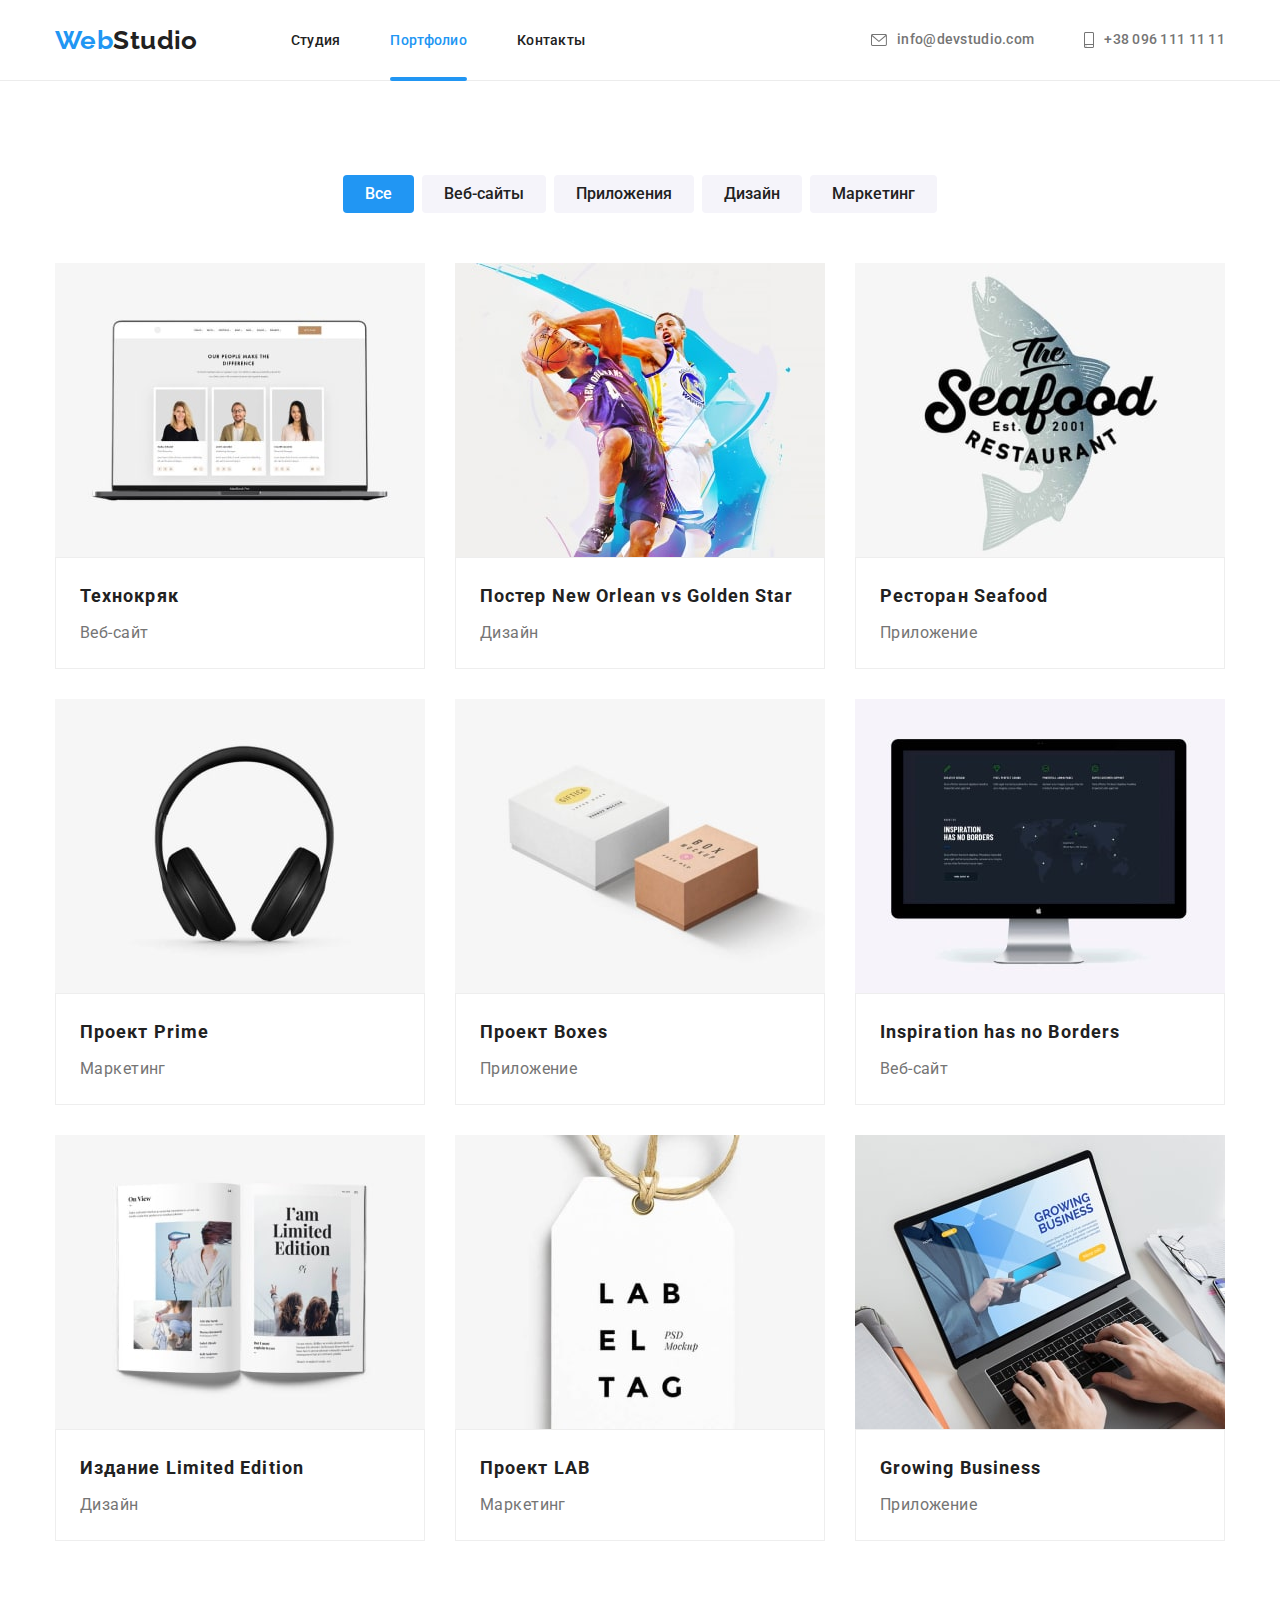
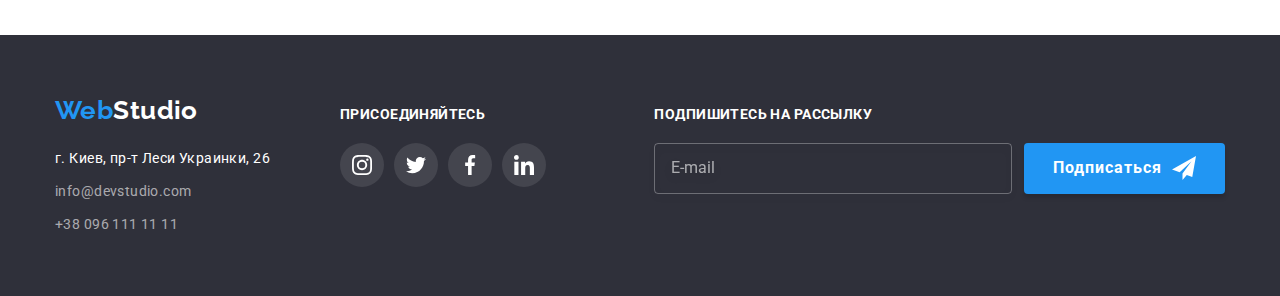
==== commit 7c558bd4: "ДЗ 8 перед отправкой ментору" ====
--- a/portfolio.html
+++ b/portfolio.html
@@ -41,14 +41,20 @@
           <li class="main-contact__item">
             <a href="mailto:info@devstudio.com" class="main-contact__link">
               <svg class="main-contact__icon" width="16" height="12">
-                <use href="./images/icons.svg#icon-envelope"></use></svg
+                <use href="./images/icons.svg#icon-envelope"></use>
+              </svg>
+              <svg class="main-contact__icon--tab" width="14" height="10">
+                <use href="./images/icons.svg#icon-envelope-tab"></use></svg
               >info@devstudio.com</a
             >
           </li>
           <li class="main-contact__item">
             <a href="tel:+380961111111" class="main-contact__link">
               <svg class="main-contact__icon" width="10" height="16">
-                <use href="./images/icons.svg#icon-smartphone"></use></svg
+                <use href="./images/icons.svg#icon-smartphone"></use>
+              </svg>
+              <svg class="main-contact__icon--tab" width="10" height="14">
+                <use href="./images/icons.svg#icon-smartphone-tab"></use></svg
               >+38 096 111 11 11</a
             >
           </li>
@@ -59,6 +65,8 @@
           </svg>
         </button>
       </div>
+
+      <!-- Мобильное меню -->
       <div class="mob-menu is-hidden">
         <div class="mob-menu__container">
           <button type="button" class="mob-menu__close-button">
@@ -560,7 +568,7 @@
     </main>
 
     <!-- Подвал сайта -->
-    <!-- <footer class="footer">
+    <footer class="footer">
       <div class="footer__flex container">
         <div class="footer__address">
           <a href="./index.html" lang="en" class="logo logo--nopadding">
@@ -656,7 +664,7 @@
           </div>
         </div>
       </div>
-    </footer> -->
+    </footer>
     <script src="./js/menu.js"></script>
   </body>
 </html>
--- a/css/main.min.css
+++ b/css/main.min.css
@@ -1 +1 @@
-:root{--primary-text-color: #212121;--secondary-text-color: #757575;--accent-color: #2196f3;--button-hover-color: #188ce8;--white-color: #ffffff;--footer-contacts-color: rgba(255, 255, 255, 0.6);--background-dark-color: #2f303a;--background-grey-color: #f5f4fa;--background-light-color: #e5e5e5;--timing-function: cubic-bezier(0.4, 0, 0.2, 1)}body{font-family:Roboto,sans-serif;color:var(--primary-text-color);letter-spacing:.03em;font-size:14px}body.modal-open{overflow:hidden}.no-scroll{overflow:hidden}.section{padding:60px 0}@media screen and (min-width: 1200px){.section{padding:94px 0}}.section-title{margin-top:0;font-weight:700;font-size:28px;line-height:1.18;text-align:center}.container{margin-left:auto;margin-right:auto;padding-left:15px;padding-right:15px}@media screen and (min-width: 480px){.container{width:480px}}@media screen and (min-width: 768px){.container{width:768px}}@media screen and (min-width: 1200px){.container{width:1200px}}.visually-hidden{position:absolute;width:1px;height:1px;margin:-1px;border:0;padding:0;white-space:nowrap;-webkit-clip-path:inset(100%);clip-path:inset(100%);clip:rect(0 0 0 0);overflow:hidden}button{font-family:inherit}img{display:block;max-width:100%;height:auto}h1,h2,h3,ul,p{margin:0;padding:0;list-style:none}header{border-bottom:1px solid #ececec}.page-header{display:-webkit-box;display:-ms-flexbox;display:flex;-webkit-box-align:center;-ms-flex-align:center;align-items:center;height:60px}@media screen and (min-width: 768px){.page-header{height:80px}}@media screen and (max-width: 1199px){.page-header{-webkit-box-pack:justify;-ms-flex-pack:justify;justify-content:space-between}}.logo{display:block;padding-top:16px;padding-bottom:16px;color:var(--primary-text-color);font-family:Raleway,sans-serif;font-weight:700;font-size:24px;line-height:1.17;text-decoration:none}.logo--nopadding{padding:0}.logo__web{color:var(--accent-color)}.logo__footer{color:var(--white-color)}@media screen and (min-width: 768px){.logo{padding-top:26px;padding-bottom:26px}}@media screen and (min-width: 1200px){.logo{font-size:26px;line-height:1.19}}.page-header__button{display:-webkit-inline-box;display:-ms-inline-flexbox;display:inline-flex;margin:0;padding:0;border:none;background-color:rgba(0,0,0,0)}.page-header__button:hover,.page-header__button:focus{fill:var(--accent-color)}@media screen and (min-width: 768px){.page-header__button{display:none}}.main-nav{display:none}@media screen and (min-width: 768px){.main-nav{display:-webkit-box;display:-ms-flexbox;display:flex;-webkit-box-align:center;-ms-flex-align:center;align-items:center}}.site-nav{display:-webkit-box;display:-ms-flexbox;display:flex}@media screen and (min-width: 1200px){.site-nav{margin-left:93px}}.site-nav__item{margin-right:50px}.site-nav__item:last-child{margin-right:0}.site-nav__link{position:relative;padding-top:32px;padding-bottom:32px;color:var(--primary-text-color);font-weight:500;line-height:1.14;letter-spacing:.02em;text-decoration:none;-webkit-transition:color 250ms var(--timing-function);transition:color 250ms var(--timing-function)}.site-nav__link:hover,.site-nav__link:focus{color:var(--accent-color)}.site-nav__link--current{color:var(--accent-color)}.site-nav__link--current::after{content:"";position:absolute;bottom:-1px;display:block;width:100%;height:4px;background:var(--accent-color);border-radius:2px}.main-contact{display:none}@media screen and (min-width: 768px){.main-contact{display:-webkit-box;display:-ms-flexbox;display:flex;-webkit-box-orient:vertical;-webkit-box-direction:normal;-ms-flex-direction:column;flex-direction:column}}@media screen and (min-width: 1200px){.main-contact{-webkit-box-orient:horizontal;-webkit-box-direction:normal;-ms-flex-direction:row;flex-direction:row;-webkit-box-align:center;-ms-flex-align:center;align-items:center;margin-left:auto}}@media screen and (min-width: 768px)and (max-width: 1199px){.main-contact__item:not(:last-child){margin-bottom:10px}}@media screen and (min-width: 1200px){.main-contact__item:not(:last-child){margin-right:50px}}.main-contact__link{display:-webkit-box;display:-ms-flexbox;display:flex;-webkit-box-align:center;-ms-flex-align:center;align-items:center;color:var(--secondary-text-color);font-weight:500;line-height:1.14;letter-spacing:.02em;text-decoration:none;-webkit-transition:color 250ms var(--timing-function);transition:color 250ms var(--timing-function)}.main-contact__link:hover,.main-contact__link:focus{color:var(--accent-color)}@media screen and (min-width: 768px)and (max-width: 1199px){.main-contact__item:first-child .main-contact__link{padding-top:21px}.main-contact__item:last-child .main-contact__link{padding-bottom:21px}}@media screen and (min-width: 1200px){.main-contact__link{-webkit-box-pack:center;-ms-flex-pack:center;justify-content:center;padding-top:32px;padding-bottom:32px}}.main-contact__icon{margin-right:8px;fill:currentColor}@media screen and (min-width: 1200px){.main-contact__icon{margin-right:10px}}.mob-menu{position:fixed;top:0;left:0;z-index:5;padding:48px 0;background-color:var(--white-color);width:100vw;height:100%;overflow:auto}.mob-menu__container{max-width:480px;padding:0 40px;margin-left:auto;margin-right:auto;display:-webkit-box;display:-ms-flexbox;display:flex;-webkit-box-orient:vertical;-webkit-box-direction:normal;-ms-flex-direction:column;flex-direction:column;height:100%;-webkit-box-pack:justify;-ms-flex-pack:justify;justify-content:space-between}.mob-menu.is-hidden{opacity:0;pointer-events:none}.mob-menu__close-button{position:absolute;top:15px;right:15px;display:block;margin:0;padding:0;border:none;background-color:rgba(0,0,0,0)}.mob-menu__close-button:hover,.mob-menu__close-button:focus{fill:var(--accent-color)}.mob-nav__item:not(:last-child){margin-bottom:24px}.mob-nav__link{font-weight:500;font-size:40px;line-height:1.18;letter-spacing:.02em;text-decoration:none;color:var(--primary-text-color)}.mob-nav__link:hover,.mob-nav__link:focus{color:var(--accent-color)}@media screen and (max-width: 400px){.mob-nav__link{font-size:34px}}.mob-nav__link--current{color:var(--accent-color)}.mob-contact{margin-bottom:64px}.mob-contact__item:not(:last-child){margin-bottom:24px}.mob-contact__tel{font-weight:500;font-size:34px;line-height:1.17;letter-spacing:.02em;text-decoration:none;color:var(--accent-color)}@media screen and (max-width: 400px){.mob-contact__tel{font-size:27px}}.mob-contact__mail{font-family:"Roboto";font-style:normal;font-weight:500;font-size:24px;line-height:1.17;letter-spacing:.02em;text-decoration:none;color:var(--secondary-text-color)}.mob-contact__mail:hover,.mob-contact__mail:focus{color:var(--accent-color)}.mob-soc{display:-webkit-box;display:-ms-flexbox;display:flex;-ms-flex-wrap:wrap;flex-wrap:wrap}.mob-soc__item{border-left:1px solid rgba(33,33,33,.2)}.mob-soc__item:first-child{border:none}.mob-soc__link{font-weight:500;font-size:18px;line-height:1.22;letter-spacing:.02em;text-decoration:none;padding:10px;color:var(--accent-color)}.mob-soc__item:first-child .mob-soc__link{padding-left:0}.hero{max-height:400px;max-width:480px;margin-left:auto;margin-right:auto;padding:118px 0;background-image:-webkit-gradient(linear, left top, right top, from(rgba(47, 48, 58, 0.4)), to(rgba(47, 48, 58, 0.4))),url(../images/hero/heromob-min.jpg);background-image:linear-gradient(to right, rgba(47, 48, 58, 0.4), rgba(47, 48, 58, 0.4)),url(../images/hero/heromob-min.jpg);background-position-x:center;background-color:#c4c4c4;text-align:center}@media screen and (min-width: 768px){.hero{max-width:768px}}@media screen and (min-width: 1200px){.hero{max-width:1600px;max-height:600px;padding:200px 0}}@media(min-device-pixel-ratio: 2),(-webkit-min-device-pixel-ratio: 2),(min-resolution: 192dpi),(min-resolution: 2dppx){.hero{background-image:-webkit-gradient(linear, left top, right top, from(rgba(47, 48, 58, 0.4)), to(rgba(47, 48, 58, 0.4))),url(../images/hero/heromob2-min.jpg);background-image:linear-gradient(to right, rgba(47, 48, 58, 0.4), rgba(47, 48, 58, 0.4)),url(../images/hero/heromob2-min.jpg)}}@media screen and (min-width: 768px){.hero{background-image:-webkit-gradient(linear, left top, right top, from(rgba(47, 48, 58, 0.4)), to(rgba(47, 48, 58, 0.4))),url(../images/hero/herotab-min.jpg);background-image:linear-gradient(to right, rgba(47, 48, 58, 0.4), rgba(47, 48, 58, 0.4)),url(../images/hero/herotab-min.jpg)}}@media screen and (min-width: 768px)and (min-device-pixel-ratio: 2),screen and (min-width: 768px)and (-webkit-min-device-pixel-ratio: 2),screen and (min-width: 768px)and (min-resolution: 192dpi),screen and (min-width: 768px)and (min-resolution: 2dppx){.hero{background-image:-webkit-gradient(linear, left top, right top, from(rgba(47, 48, 58, 0.4)), to(rgba(47, 48, 58, 0.4))),url(../images/hero/herotab2-min.jpg);background-image:linear-gradient(to right, rgba(47, 48, 58, 0.4), rgba(47, 48, 58, 0.4)),url(../images/hero/herotab2-min.jpg)}}@media screen and (min-width: 1200px){.hero{background-image:-webkit-gradient(linear, left top, right top, from(rgba(47, 48, 58, 0.4)), to(rgba(47, 48, 58, 0.4))),url(../images/hero/herodesk-min.jpg);background-image:linear-gradient(to right, rgba(47, 48, 58, 0.4), rgba(47, 48, 58, 0.4)),url(../images/hero/herodesk-min.jpg)}}@media screen and (min-width: 1200px)and (min-device-pixel-ratio: 2),screen and (min-width: 1200px)and (-webkit-min-device-pixel-ratio: 2),screen and (min-width: 1200px)and (min-resolution: 192dpi),screen and (min-width: 1200px)and (min-resolution: 2dppx){.hero{background-image:-webkit-gradient(linear, left top, right top, from(rgba(47, 48, 58, 0.4)), to(rgba(47, 48, 58, 0.4))),url(../images/hero/herodesk2-min.jpg);background-image:linear-gradient(to right, rgba(47, 48, 58, 0.4), rgba(47, 48, 58, 0.4)),url(../images/hero/herodesk2-min.jpg)}}.hero__container{max-width:360px;padding-left:0;padding-right:0;margin-left:auto;margin-right:auto}@media screen and (max-width: 375px){.hero__container{padding-left:15px;padding-right:15px}}@media screen and (min-width: 1200px){.hero__container{max-width:696px}}.hero__title{margin:0 0 30px 0;color:var(--white-color);font-weight:900;font-size:26px;line-height:1.62;letter-spacing:.06em}@media screen and (min-width: 1200px){.hero__title{font-size:44px;line-height:1.36}}.hero__button{padding:10px 32px;border-radius:4px;-webkit-box-shadow:0px 4px 4px rgba(0,0,0,.15);box-shadow:0px 4px 4px rgba(0,0,0,.15);border:0;color:var(--white-color);background-color:var(--accent-color);font-weight:700;font-size:16px;line-height:1.88;text-align:center;letter-spacing:.06em;cursor:pointer;-webkit-transition:background-color 250ms var(--timing-function);transition:background-color 250ms var(--timing-function)}.hero__button:hover,.hero__button:focus{background-color:var(--button-hover-color)}@media screen and (min-width: 768px){.benefits{display:-webkit-box;display:-ms-flexbox;display:flex;-ms-flex-wrap:wrap;flex-wrap:wrap;margin:-15px}}.benefits__item{max-width:450px;margin:0 0 30px 0}@media screen and (max-width: 767px){.benefits__item:last-child{margin:0}}@media screen and (min-width: 768px){.benefits__item{margin:15px;width:calc((100% - 60px)/2)}}@media screen and (min-width: 1200px){.benefits__item{width:calc((100% - 120px)/4)}}.benefits__thumb{display:-webkit-box;display:-ms-flexbox;display:flex;-webkit-box-pack:center;-ms-flex-pack:center;justify-content:center;-webkit-box-align:center;-ms-flex-align:center;align-items:center;border-radius:4px;margin-bottom:30px;height:120px;background-color:var(--background-grey-color)}.benefits__title{margin-top:0;margin-bottom:10px;text-align:center;font-weight:700;line-height:1.14}.benefits__description{color:var(--secondary-text-color);line-height:1.71}.activity-section{padding-top:0;padding-bottom:94px}@media screen and (max-width: 1199px){.activity-section{display:none}}.activity-section__list{display:-webkit-box;display:-ms-flexbox;display:flex;margin-top:50px}.activity-picture{position:relative;width:370px;margin-left:30px}.activity-picture:first-child{margin-left:0}.activity-picture__box{position:absolute;bottom:0;left:0;width:100%;height:70px;display:-webkit-box;display:-ms-flexbox;display:flex;-webkit-box-pack:center;-ms-flex-pack:center;justify-content:center;-webkit-box-align:center;-ms-flex-align:center;align-items:center;background:rgba(47,48,58,.8)}.activity-picture__caption{font-weight:700;line-height:1.14;text-align:center;text-transform:uppercase;color:var(--white-color)}.team{background-color:var(--background-grey-color)}@media screen and (min-width: 768px){.team__list{display:-webkit-box;display:-ms-flexbox;display:flex;-ms-flex-wrap:wrap;flex-wrap:wrap;margin:15px -15px -15px -15px}}@media screen and (min-width: 1200px){.team__list{margin:35px -15px -15px -15px}}.team-card{background-color:var(--white-color);margin-bottom:30px;max-width:450px;-webkit-box-shadow:0px 1px 3px rgba(0,0,0,.12),0px 1px 1px rgba(0,0,0,.14),0px 2px 1px rgba(0,0,0,.2);box-shadow:0px 1px 3px rgba(0,0,0,.12),0px 1px 1px rgba(0,0,0,.14),0px 2px 1px rgba(0,0,0,.2);border-radius:0px 0px 4px 4px}@media screen and (max-width: 767px){.team-card:last-child{margin-bottom:0}}@media screen and (min-width: 768px){.team-card{margin:15px;width:calc((100% - 60px)/2)}}@media screen and (min-width: 1200px){.team-card{width:calc((100% - 120px)/4)}}.team-card__signature{padding-top:30px;padding-bottom:24px}@media screen and (min-width: 1200px){.team-card__signature{padding:30px 32px}}.team-card__name{margin-bottom:10px;font-weight:500;font-size:16px;line-height:1.19;text-align:center}.team-card__position{margin-top:0;margin-bottom:16px;color:var(--secondary-text-color);font-size:16px;line-height:1.19;text-align:center}.social-networks{display:-webkit-box;display:-ms-flexbox;display:flex;-webkit-box-pack:center;-ms-flex-pack:center;justify-content:center}.social-networks__item{margin-left:10px}.social-networks__item:first-child{margin-left:0}.social-networks__link{display:-webkit-box;display:-ms-flexbox;display:flex;-webkit-box-pack:center;-ms-flex-pack:center;justify-content:center;-webkit-box-align:center;-ms-flex-align:center;align-items:center;width:44px;height:44px;border-radius:50%;color:#afb1b8;background-color:var(--white-color);-webkit-transition:background-color 250ms var(--timing-function),color 250ms var(--timing-function);transition:background-color 250ms var(--timing-function),color 250ms var(--timing-function)}.social-networks__link:hover,.social-networks__link:focus{color:var(--white-color);background-color:var(--accent-color)}.social-networks__icon{width:20px;height:20px;fill:currentColor}.clients__list{display:-webkit-box;display:-ms-flexbox;display:flex;-ms-flex-wrap:wrap;flex-wrap:wrap;margin:15px -15px -15px -15px}@media screen and (min-width: 1200px){.clients__list{margin:35px -15px -15px -15px}}.clients__item{margin:15px;width:calc((100% - 60px)/2)}@media screen and (min-width: 768px){.clients__item{width:calc((100% - 90px)/3)}}@media screen and (min-width: 1200px){.clients__item{width:calc((100% - 180px)/6)}}.clients__link{display:-webkit-box;display:-ms-flexbox;display:flex;-webkit-box-pack:center;-ms-flex-pack:center;justify-content:center;-webkit-box-align:center;-ms-flex-align:center;align-items:center;height:92px;border:1px solid #afb1b8;border-radius:4px;color:#afb1b8;background-color:var(--white-color);outline:rgba(0,0,0,0);-webkit-transition:color 250ms var(--timing-function),border 250ms var(--timing-function);transition:color 250ms var(--timing-function),border 250ms var(--timing-function)}.clients__link:hover,.clients__link:focus{color:var(--accent-color);border:1px solid var(--accent-color)}.clients__icon{fill:currentColor}.footer{padding:60px 0;background-color:var(--background-dark-color)}.footer__flex{text-align:center}@media screen and (min-width: 768px){.footer__flex{display:-webkit-box;display:-ms-flexbox;display:flex;-ms-flex-wrap:wrap;flex-wrap:wrap;-webkit-box-align:baseline;-ms-flex-align:baseline;align-items:baseline}}@media screen and (min-width: 768px)and (max-width: 1199px){.footer__address{width:50%}}.address{margin-top:20px;margin-bottom:60px}.address__item{margin-bottom:8px}.address__item:last-child{margin-bottom:0}.address__link{color:var(--footer-contacts-color);line-height:1.72;text-decoration:none;font-style:normal;-webkit-transition:color 250ms var(--timing-function);transition:color 250ms var(--timing-function)}.address__link[target=_blank]{color:var(--white-color)}.address__link:hover,.address__link:focus{color:var(--accent-color)}.footer__social{margin-bottom:60px}@media screen and (min-width: 768px)and (max-width: 1199px){.footer__social{width:50%}}.footer__title{line-height:1.14;color:var(--white-color);text-transform:uppercase;display:block;margin-top:0;margin-bottom:20px}.social-networks__link--footer{background-color:rgba(255,255,255,.1);-webkit-transition:background-color 250ms var(--timing-function);transition:background-color 250ms var(--timing-function)}.social-networks__icon--footer{width:20px;height:20px;fill:var(--white-color)}@media screen and (min-width: 768px)and (max-width: 1199px){.footer__subscribe{width:100%}}.footer-form{width:100%}.footer-form__input{font-size:16px;color:var(--white-color);width:100%;margin:0;padding:15px 16px;border:1px solid rgba(255,255,255,.3);-webkit-filter:drop-shadow(0px 4px 4px rgba(0, 0, 0, 0.15));filter:drop-shadow(0px 4px 4px rgba(0, 0, 0, 0.15));border-radius:4px;outline:none;background-color:rgba(0,0,0,0);margin-bottom:20px}.footer-form__input:hover,.footer-form__input:focus{border:1px solid var(--accent-color)}.footer-form__input::-webkit-input-placeholder{font-size:16px;line-height:1.25;color:rgba(255,255,255,.6)}.footer-form__input::-moz-placeholder{font-size:16px;line-height:1.25;color:rgba(255,255,255,.6)}.footer-form__input:-ms-input-placeholder{font-size:16px;line-height:1.25;color:rgba(255,255,255,.6)}.footer-form__input::-ms-input-placeholder{font-size:16px;line-height:1.25;color:rgba(255,255,255,.6)}.footer-form__input::placeholder{font-size:16px;line-height:1.25;color:rgba(255,255,255,.6)}.subscribe-button{display:-webkit-inline-box;display:-ms-inline-flexbox;display:inline-flex;-webkit-box-align:center;-ms-flex-align:center;align-items:center;border:none;margin-left:12px;padding:10px 29px;-webkit-box-shadow:0px 4px 4px rgba(0,0,0,.15);box-shadow:0px 4px 4px rgba(0,0,0,.15);border-radius:4px;color:var(--white-color);background-color:var(--accent-color);font-weight:700;font-size:16px;line-height:1.88;letter-spacing:.06em;cursor:pointer;-webkit-transition:background-color 250ms var(--timing-function);transition:background-color 250ms var(--timing-function)}.subscribe-button:hover,.subscribe-button:focus{background-color:var(--button-hover-color)}.subscribe-button__icon{margin-left:10px}.backdrop{position:fixed;top:0;left:0;width:100%;height:100%;background-color:rgba(0,0,0,.2);opacity:1;-webkit-transition:opacity 250ms var(--timing-function);transition:opacity 250ms var(--timing-function);overflow-y:scroll}@media screen and (max-width: 767px){.backdrop{padding:93px 15px}}.backdrop.is-hidden{opacity:0;pointer-events:none}.backdrop.is-hidden .modal{-webkit-transform:translate(-50%, -50%) scale(0.5);transform:translate(-50%, -50%) scale(0.5)}.modal{position:relative;top:50%;left:50%;-webkit-transform:scale(1) translate(-50%, -50%);transform:scale(1) translate(-50%, -50%);padding:40px;max-width:450px;width:100%;background-color:var(--white-color);-webkit-box-shadow:0px 1px 3px rgba(0,0,0,.12),0px 1px 1px rgba(0,0,0,.14),0px 2px 1px rgba(0,0,0,.2);box-shadow:0px 1px 3px rgba(0,0,0,.12),0px 1px 1px rgba(0,0,0,.14),0px 2px 1px rgba(0,0,0,.2);border-radius:4px;-webkit-transition:250ms var(--timing-function);transition:250ms var(--timing-function)}@media screen and (min-width: 768px){.modal{position:absolute}}@media screen and (min-width: 1200px){.modal{max-width:528px}}.modal-form__title{display:block;font-weight:700;font-size:20px;line-height:1.5;text-align:center;margin-bottom:12px}@media screen and (min-width: 1200px){.modal-form__title{line-height:1.15}}.modal-form__field{position:relative;display:-webkit-box;display:-ms-flexbox;display:flex;-webkit-box-orient:vertical;-webkit-box-direction:normal;-ms-flex-direction:column;flex-direction:column;margin-bottom:10px}.modal-form__field--last{margin-bottom:0}.modal-form__field:focus-within>.modal-form__svg{fill:var(--accent-color)}.modal-form__field:focus-within>.modal-form__input{border:1px solid var(--accent-color)}.modal-form__label{margin-bottom:4px;font-size:12px;line-height:1.17;letter-spacing:.01em;color:var(--secondary-text-color)}.modal-form__svg{position:absolute;top:50%;left:14px;-webkit-transition:fill 250ms var(--timing-function);transition:fill 250ms var(--timing-function)}.modal-form__input{width:100%;padding:12px;padding-left:42px;font-size:16px;border:1px solid rgba(33,33,33,.2);border-radius:4px;outline:rgba(0,0,0,0);-webkit-transition:border 250ms var(--timing-function);transition:border 250ms var(--timing-function)}.modal-form__input:hover{cursor:pointer}.modal-form__textarea{width:100%;height:120px;padding:12px 16px;resize:none}.modal-form__textarea::-webkit-input-placeholder{line-height:1.14;letter-spacing:.01em;color:rgba(117,117,117,.5)}.modal-form__textarea::-moz-placeholder{line-height:1.14;letter-spacing:.01em;color:rgba(117,117,117,.5)}.modal-form__textarea:-ms-input-placeholder{line-height:1.14;letter-spacing:.01em;color:rgba(117,117,117,.5)}.modal-form__textarea::-ms-input-placeholder{line-height:1.14;letter-spacing:.01em;color:rgba(117,117,117,.5)}.modal-form__textarea::placeholder{line-height:1.14;letter-spacing:.01em;color:rgba(117,117,117,.5)}.checkbox{position:relative;display:-webkit-inline-box;display:-ms-inline-flexbox;display:inline-flex;-ms-flex-wrap:nowrap;flex-wrap:nowrap;-webkit-box-align:center;-ms-flex-align:center;align-items:center;margin-top:20px;margin-bottom:30px}@media screen and (min-width: 1200px){.checkbox{margin-left:14px}}.checkbox__input{position:absolute;width:1px;height:1px;margin:-1px;border:0;padding:0;white-space:nowrap;-webkit-clip-path:inset(100%);clip-path:inset(100%);clip:rect(0 0 0 0);overflow:hidden}.checkbox__input:checked~.checkbox__icon-check{opacity:1}.checkbox__input:checked+.checkbox__icon-frame{opacity:0}.checkbox__input:focus+.checkbox__icon-frame{-webkit-box-shadow:0px 4px 4px rgba(0,0,0,.4);box-shadow:0px 4px 4px rgba(0,0,0,.4)}.checkbox__icon-frame{margin-right:7px;opacity:1;-webkit-transition:opacity 250ms var(--timing-function),-webkit-box-shadow 250ms var(--timing-function);transition:opacity 250ms var(--timing-function),-webkit-box-shadow 250ms var(--timing-function);transition:opacity 250ms var(--timing-function),box-shadow 250ms var(--timing-function);transition:opacity 250ms var(--timing-function),box-shadow 250ms var(--timing-function),-webkit-box-shadow 250ms var(--timing-function)}.checkbox__icon-check{position:absolute;opacity:0;-webkit-transition:opacity 250ms var(--timing-function);transition:opacity 250ms var(--timing-function)}.checkbox__label{font-size:12px;line-height:1.17;color:var(--secondary-text-color)}@media screen and (min-width: 1200px){.checkbox__label{font-size:14px;line-height:1.71}}.checkbox__link{font-size:12px;line-height:1.17px;color:var(--accent-color)}@media screen and (min-width: 1200px){.checkbox__link{font-size:14px;line-height:1.71px}}.send-button{padding:10px 55px;margin-left:auto;margin-right:auto;display:-webkit-box;display:-ms-flexbox;display:flex;font-weight:700;font-size:16px;line-height:1.88;text-align:center;letter-spacing:.06em;color:var(--white-color);background:var(--accent-color);-webkit-box-shadow:0px 4px 4px rgba(0,0,0,.15);box-shadow:0px 4px 4px rgba(0,0,0,.15);border-radius:4px;border:none;-webkit-transition:background-color 250ms var(--timing-function);transition:background-color 250ms var(--timing-function)}.send-button:hover,.send-button:focus{background-color:var(--button-hover-color);cursor:pointer}.modal__close-button{position:absolute;top:8px;right:8px;display:-webkit-box;display:-ms-flexbox;display:flex;-webkit-box-pack:center;-ms-flex-pack:center;justify-content:center;-webkit-box-align:center;-ms-flex-align:center;align-items:center;width:30px;height:30px;cursor:pointer;background:#fff;border:1px solid rgba(0,0,0,.1);border-radius:50%;outline:rgba(0,0,0,0);-webkit-transition:fill 250ms var(--timing-function),border 250ms var(--timing-function);transition:fill 250ms var(--timing-function),border 250ms var(--timing-function)}.modal__close-button:hover,.modal__close-button:focus{fill:var(--accent-color);border:1px solid var(--accent-color)}.filter{display:-webkit-box;display:-ms-flexbox;display:flex;-ms-flex-wrap:wrap;flex-wrap:wrap;margin-bottom:40px}@media screen and (max-width: 767px){.filter{margin-top:-15px}}@media screen and (min-width: 768px){.filter{-webkit-box-pack:center;-ms-flex-pack:center;justify-content:center}}@media screen and (min-width: 768px)and (max-width: 1199px){.filter{margin-bottom:30px}}@media screen and (min-width: 1200px){.filter{margin-bottom:50px}}.filter__item{margin-right:8px}@media screen and (max-width: 767px){.filter__item{margin-top:15px}}@media screen and (min-width: 768px){.filter__item:last-child{margin-right:0}}.filter__button{background-color:var(--background-grey-color);color:var(--primary-text-color);font-weight:500;font-size:16px;line-height:1.63;border:0;padding:6px 22px;border-radius:4px;cursor:pointer;-webkit-transition:background-color 250ms var(--timing-function),color 250ms var(--timing-function),-webkit-box-shadow 250ms var(--timing-function);transition:background-color 250ms var(--timing-function),color 250ms var(--timing-function),-webkit-box-shadow 250ms var(--timing-function);transition:background-color 250ms var(--timing-function),color 250ms var(--timing-function),box-shadow 250ms var(--timing-function);transition:background-color 250ms var(--timing-function),color 250ms var(--timing-function),box-shadow 250ms var(--timing-function),-webkit-box-shadow 250ms var(--timing-function)}.filter__button:hover,.filter__button:focus{background-color:var(--accent-color);color:var(--white-color);-webkit-box-shadow:0px 3px 1px rgba(0,0,0,.1),0px 1px 2px rgba(0,0,0,.08),0px 2px 2px rgba(0,0,0,.12);box-shadow:0px 3px 1px rgba(0,0,0,.1),0px 1px 2px rgba(0,0,0,.08),0px 2px 2px rgba(0,0,0,.12)}.filter__button--current{background-color:var(--accent-color);color:var(--white-color)}@media screen and (min-width: 768px){.projects{display:-webkit-box;display:-ms-flexbox;display:flex;-ms-flex-wrap:wrap;flex-wrap:wrap;margin:-15px}}.projects__item{max-width:450px}@media screen and (max-width: 767px){.projects__item{margin-bottom:30px}.projects__item:last-child{margin-bottom:0}}@media screen and (min-width: 768px){.projects__item{margin:15px;width:calc((100% - 60px)/2)}}@media screen and (min-width: 1200px){.projects__item{width:calc((100% - 90px)/3)}}.projects__link{display:-webkit-box;display:-ms-flexbox;display:flex;-webkit-box-orient:vertical;-webkit-box-direction:normal;-ms-flex-direction:column;flex-direction:column;height:100%;text-decoration:none;-webkit-transition:-webkit-box-shadow 250ms var(--timing-function);transition:-webkit-box-shadow 250ms var(--timing-function);transition:box-shadow 250ms var(--timing-function);transition:box-shadow 250ms var(--timing-function), -webkit-box-shadow 250ms var(--timing-function)}.projects__link:hover,.projects__link:focus{-webkit-box-shadow:0px 1px 1px rgba(0,0,0,.12),0px 4px 4px rgba(0,0,0,.06),1px 4px 6px rgba(0,0,0,.16);box-shadow:0px 1px 1px rgba(0,0,0,.12),0px 4px 4px rgba(0,0,0,.06),1px 4px 6px rgba(0,0,0,.16)}.projects__link:hover .projects__overlay,.projects__link:focus .projects__overlay{-webkit-transform:translateY(0%);transform:translateY(0%)}.projects__thumb{position:relative;width:100%;overflow:hidden}.projects__overlay{position:absolute;top:0;left:0;width:100%;height:100%;background-color:rgba(33,150,243,.9);-webkit-transform:translateY(101%);transform:translateY(101%);-webkit-transition:-webkit-transform 250ms var(--timing-function);transition:-webkit-transform 250ms var(--timing-function);transition:transform 250ms var(--timing-function);transition:transform 250ms var(--timing-function), -webkit-transform 250ms var(--timing-function);opacity:1;overflow-y:auto}.projects__pre-text{padding:77px 24px;font-size:18px;line-height:1.56;color:var(--white-color)}@media screen and (min-width: 768px){.projects__pre-text{padding:49px 24px 77px}}@media screen and (min-width: 1200px){.projects__pre-text{padding:63px 24px}}.projects__description{-webkit-box-flex:1;-ms-flex-positive:1;flex-grow:1;border:1px solid #eee;padding:20px 24px}.projects__title{color:var(--primary-text-color);font-weight:700;font-size:18px;line-height:2;letter-spacing:.06em;margin-top:0px;margin-bottom:4px}.projects__type{color:var(--secondary-text-color);font-size:16px;line-height:1.88}/*# sourceMappingURL=main.min.css.map */+:root{--primary-text-color: #212121;--secondary-text-color: #757575;--accent-color: #2196f3;--button-hover-color: #188ce8;--white-color: #ffffff;--footer-contacts-color: rgba(255, 255, 255, 0.6);--background-dark-color: #2f303a;--background-grey-color: #f5f4fa;--background-light-color: #e5e5e5;--timing-function: cubic-bezier(0.4, 0, 0.2, 1)}body{font-family:Roboto,sans-serif;color:var(--primary-text-color);letter-spacing:.03em;font-size:14px}body.modal-open{overflow:hidden}.no-scroll{overflow:hidden}.section{padding:60px 0}@media screen and (min-width: 1200px){.section{padding:94px 0}}.section-title{margin-top:0;font-weight:700;font-size:28px;line-height:1.18;text-align:center}.container{margin-left:auto;margin-right:auto;padding-left:15px;padding-right:15px}@media screen and (min-width: 480px){.container{width:480px}}@media screen and (min-width: 768px){.container{width:768px}}@media screen and (min-width: 1200px){.container{width:1200px}}.visually-hidden{position:absolute;width:1px;height:1px;margin:-1px;border:0;padding:0;white-space:nowrap;-webkit-clip-path:inset(100%);clip-path:inset(100%);clip:rect(0 0 0 0);overflow:hidden}button{font-family:inherit}img{display:block;max-width:100%;height:auto}h1,h2,h3,ul,p{margin:0;padding:0;list-style:none}header{border-bottom:1px solid #ececec}.page-header{display:-webkit-box;display:-ms-flexbox;display:flex;-webkit-box-align:center;-ms-flex-align:center;align-items:center;height:60px}@media screen and (min-width: 768px){.page-header{height:80px}}@media screen and (max-width: 1199px){.page-header{-webkit-box-pack:justify;-ms-flex-pack:justify;justify-content:space-between}}.logo{display:block;padding-top:16px;padding-bottom:16px;color:var(--primary-text-color);font-family:Raleway,sans-serif;font-weight:700;font-size:24px;line-height:1.17;text-decoration:none}.logo__web{color:var(--accent-color)}.logo__footer{color:var(--white-color)}@media screen and (min-width: 768px){.logo{padding-top:26px;padding-bottom:26px}}@media screen and (min-width: 1200px){.logo{font-size:26px;line-height:1.19}}.logo--nopadding{padding-top:0;padding-bottom:0}.page-header__button{display:-webkit-inline-box;display:-ms-inline-flexbox;display:inline-flex;margin:0;padding:0;border:none;background-color:rgba(0,0,0,0)}.page-header__button:hover,.page-header__button:focus{fill:var(--accent-color)}@media screen and (min-width: 768px){.page-header__button{display:none}}.main-nav{display:none}@media screen and (min-width: 768px){.main-nav{display:-webkit-box;display:-ms-flexbox;display:flex;-webkit-box-align:center;-ms-flex-align:center;align-items:center}}.site-nav{display:-webkit-box;display:-ms-flexbox;display:flex}@media screen and (min-width: 1200px){.site-nav{margin-left:93px}}.site-nav__item{margin-right:50px}.site-nav__item:last-child{margin-right:0}.site-nav__link{position:relative;padding-top:32px;padding-bottom:32px;color:var(--primary-text-color);font-weight:500;line-height:1.14;letter-spacing:.02em;text-decoration:none;-webkit-transition:color 250ms var(--timing-function);transition:color 250ms var(--timing-function)}.site-nav__link:hover,.site-nav__link:focus{color:var(--accent-color)}.site-nav__link--current{color:var(--accent-color)}.site-nav__link--current::after{content:"";position:absolute;bottom:-1px;display:block;width:100%;height:4px;background:var(--accent-color);border-radius:2px}.main-contact{display:none}@media screen and (min-width: 768px){.main-contact{display:-webkit-box;display:-ms-flexbox;display:flex;-webkit-box-orient:vertical;-webkit-box-direction:normal;-ms-flex-direction:column;flex-direction:column}}@media screen and (min-width: 1200px){.main-contact{-webkit-box-orient:horizontal;-webkit-box-direction:normal;-ms-flex-direction:row;flex-direction:row;-webkit-box-align:center;-ms-flex-align:center;align-items:center;margin-left:auto}}@media screen and (min-width: 768px)and (max-width: 1199px){.main-contact__item:not(:last-child){margin-bottom:10px}}@media screen and (min-width: 1200px){.main-contact__item:not(:last-child){margin-right:50px}}.main-contact__link{display:-webkit-box;display:-ms-flexbox;display:flex;-webkit-box-align:center;-ms-flex-align:center;align-items:center;color:var(--secondary-text-color);font-weight:500;line-height:1.14;letter-spacing:.02em;text-decoration:none;-webkit-transition:color 250ms var(--timing-function);transition:color 250ms var(--timing-function)}.main-contact__link:hover,.main-contact__link:focus{color:var(--accent-color)}@media screen and (min-width: 768px)and (max-width: 1199px){.main-contact__link{font-size:12px;line-height:1.17}.main-contact__item:first-child .main-contact__link{padding-top:21px}.main-contact__item:last-child .main-contact__link{padding-bottom:21px}}@media screen and (min-width: 1200px){.main-contact__link{-webkit-box-pack:center;-ms-flex-pack:center;justify-content:center;padding-top:32px;padding-bottom:32px}}.main-contact__icon--tab{margin-right:8px;display:none}@media screen and (max-width: 1199px){.main-contact__icon--tab{display:block}}.main-contact__icon{display:none;margin-right:10px;fill:currentColor}@media screen and (min-width: 1200px){.main-contact__icon{display:block}}.mob-menu{position:fixed;top:0;left:0;z-index:5;padding:48px 0;background-color:var(--white-color);width:100vw;height:100%;overflow:auto;-webkit-transform:translatey(0);transform:translatey(0);-webkit-transition:350ms var(--timing-function);transition:350ms var(--timing-function)}.mob-menu__container{max-width:480px;padding:0 40px;margin-left:auto;margin-right:auto;display:-webkit-box;display:-ms-flexbox;display:flex;-webkit-box-orient:vertical;-webkit-box-direction:normal;-ms-flex-direction:column;flex-direction:column;height:100%;-webkit-box-pack:justify;-ms-flex-pack:justify;justify-content:space-between}.mob-menu.is-hidden{opacity:0;pointer-events:none;-webkit-transform:translatey(-100%);transform:translatey(-100%)}.mob-menu__close-button{position:absolute;top:15px;right:15px;display:block;margin:0;padding:0;border:none;background-color:rgba(0,0,0,0)}.mob-menu__close-button:hover,.mob-menu__close-button:focus{fill:var(--accent-color)}.mob-nav__item:not(:last-child){margin-bottom:24px}.mob-nav__link{font-weight:500;font-size:40px;line-height:1.18;letter-spacing:.02em;text-decoration:none;color:var(--primary-text-color)}.mob-nav__link:hover,.mob-nav__link:focus{color:var(--accent-color)}@media screen and (max-width: 400px){.mob-nav__link{font-size:34px}}.mob-nav__link--current{color:var(--accent-color)}.mob-contact{margin-bottom:64px}.mob-contact__item:not(:last-child){margin-bottom:24px}.mob-contact__tel{font-weight:500;font-size:34px;line-height:1.17;letter-spacing:.02em;text-decoration:none;color:var(--accent-color)}@media screen and (max-width: 400px){.mob-contact__tel{font-size:27px}}.mob-contact__mail{font-weight:500;font-size:24px;line-height:1.17;letter-spacing:.02em;text-decoration:none;color:var(--secondary-text-color)}.mob-contact__mail:hover,.mob-contact__mail:focus{color:var(--accent-color)}.mob-soc{display:-webkit-box;display:-ms-flexbox;display:flex;-ms-flex-wrap:wrap;flex-wrap:wrap}.mob-soc__item{border-left:1px solid rgba(33,33,33,.2)}.mob-soc__item:first-child{border:none}.mob-soc__link{font-weight:500;font-size:18px;line-height:1.22;letter-spacing:.02em;text-decoration:none;padding:10px;color:var(--accent-color)}.mob-soc__item:first-child .mob-soc__link{padding-left:0}.hero{max-height:400px;max-width:480px;margin-left:auto;margin-right:auto;padding:118px 0;background-image:-webkit-gradient(linear, left top, right top, from(rgba(47, 48, 58, 0.4)), to(rgba(47, 48, 58, 0.4))),url(../images/hero/heromob-min.jpg);background-image:linear-gradient(to right, rgba(47, 48, 58, 0.4), rgba(47, 48, 58, 0.4)),url(../images/hero/heromob-min.jpg);background-color:#c4c4c4;background-size:cover;text-align:center}@media screen and (min-width: 768px){.hero{max-width:768px}}@media screen and (min-width: 1200px){.hero{max-width:1600px;max-height:600px;padding:200px 0}}@media(min-device-pixel-ratio: 2),(-webkit-min-device-pixel-ratio: 2),(min-resolution: 192dpi),(min-resolution: 2dppx){.hero{background-image:-webkit-gradient(linear, left top, right top, from(rgba(47, 48, 58, 0.4)), to(rgba(47, 48, 58, 0.4))),url(../images/hero/heromob2-min.jpg);background-image:linear-gradient(to right, rgba(47, 48, 58, 0.4), rgba(47, 48, 58, 0.4)),url(../images/hero/heromob2-min.jpg)}}@media screen and (min-width: 768px){.hero{background-image:-webkit-gradient(linear, left top, right top, from(rgba(47, 48, 58, 0.4)), to(rgba(47, 48, 58, 0.4))),url(../images/hero/herotab-min.jpg);background-image:linear-gradient(to right, rgba(47, 48, 58, 0.4), rgba(47, 48, 58, 0.4)),url(../images/hero/herotab-min.jpg)}}@media screen and (min-width: 768px)and (min-device-pixel-ratio: 2),screen and (min-width: 768px)and (-webkit-min-device-pixel-ratio: 2),screen and (min-width: 768px)and (min-resolution: 192dpi),screen and (min-width: 768px)and (min-resolution: 2dppx){.hero{background-image:-webkit-gradient(linear, left top, right top, from(rgba(47, 48, 58, 0.4)), to(rgba(47, 48, 58, 0.4))),url(../images/hero/herotab2-min.jpg);background-image:linear-gradient(to right, rgba(47, 48, 58, 0.4), rgba(47, 48, 58, 0.4)),url(../images/hero/herotab2-min.jpg)}}@media screen and (min-width: 1200px){.hero{background-image:-webkit-gradient(linear, left top, right top, from(rgba(47, 48, 58, 0.4)), to(rgba(47, 48, 58, 0.4))),url(../images/hero/herodesk-min.jpg);background-image:linear-gradient(to right, rgba(47, 48, 58, 0.4), rgba(47, 48, 58, 0.4)),url(../images/hero/herodesk-min.jpg)}}@media screen and (min-width: 1200px)and (min-device-pixel-ratio: 2),screen and (min-width: 1200px)and (-webkit-min-device-pixel-ratio: 2),screen and (min-width: 1200px)and (min-resolution: 192dpi),screen and (min-width: 1200px)and (min-resolution: 2dppx){.hero{background-image:-webkit-gradient(linear, left top, right top, from(rgba(47, 48, 58, 0.4)), to(rgba(47, 48, 58, 0.4))),url(../images/hero/herodesk2-min.jpg);background-image:linear-gradient(to right, rgba(47, 48, 58, 0.4), rgba(47, 48, 58, 0.4)),url(../images/hero/herodesk2-min.jpg)}}.hero__container{max-width:360px;padding-left:0;padding-right:0;margin-left:auto;margin-right:auto}@media screen and (max-width: 375px){.hero__container{padding-left:15px;padding-right:15px}}@media screen and (min-width: 1200px){.hero__container{max-width:696px}}.hero__title{margin:0 0 30px 0;color:var(--white-color);font-weight:900;font-size:26px;line-height:1.62;letter-spacing:.06em}@media screen and (min-width: 1200px){.hero__title{font-size:44px;line-height:1.36}}.hero__button{padding:10px 32px;border-radius:4px;-webkit-box-shadow:0px 4px 4px rgba(0,0,0,.15);box-shadow:0px 4px 4px rgba(0,0,0,.15);border:0;color:var(--white-color);background-color:var(--accent-color);font-weight:700;font-size:16px;line-height:1.88;text-align:center;letter-spacing:.06em;cursor:pointer;-webkit-transition:background-color 250ms var(--timing-function);transition:background-color 250ms var(--timing-function)}.hero__button:hover,.hero__button:focus{background-color:var(--button-hover-color)}@media screen and (min-width: 768px){.benefits{display:-webkit-box;display:-ms-flexbox;display:flex;-ms-flex-wrap:wrap;flex-wrap:wrap;margin:-15px}}.benefits__item{max-width:450px;margin:0 0 30px 0}@media screen and (max-width: 767px){.benefits__item:last-child{margin:0}}@media screen and (min-width: 768px){.benefits__item{margin:15px;width:calc((100% - 60px)/2)}}@media screen and (min-width: 1200px){.benefits__item{width:calc((100% - 120px)/4)}}.benefits__thumb{display:-webkit-box;display:-ms-flexbox;display:flex;-webkit-box-pack:center;-ms-flex-pack:center;justify-content:center;-webkit-box-align:center;-ms-flex-align:center;align-items:center;border-radius:4px;margin-bottom:30px;height:120px;background-color:var(--background-grey-color)}.benefits__title{margin-top:0;margin-bottom:10px;text-align:center;font-weight:700;line-height:1.14}.benefits__description{color:var(--secondary-text-color);line-height:1.71}.activity-section{padding-top:0;padding-bottom:94px}@media screen and (max-width: 1199px){.activity-section{display:none}}.activity-section__list{display:-webkit-box;display:-ms-flexbox;display:flex;margin-top:50px}.activity-picture{position:relative;width:370px;margin-left:30px}.activity-picture:first-child{margin-left:0}.activity-picture__box{position:absolute;bottom:0;left:0;width:100%;height:70px;display:-webkit-box;display:-ms-flexbox;display:flex;-webkit-box-pack:center;-ms-flex-pack:center;justify-content:center;-webkit-box-align:center;-ms-flex-align:center;align-items:center;background:rgba(47,48,58,.8)}.activity-picture__caption{font-weight:700;line-height:1.14;text-align:center;text-transform:uppercase;color:var(--white-color)}.team{background-color:var(--background-grey-color)}@media screen and (min-width: 768px){.team__list{display:-webkit-box;display:-ms-flexbox;display:flex;-ms-flex-wrap:wrap;flex-wrap:wrap;margin:15px -15px -15px -15px}}@media screen and (min-width: 1200px){.team__list{margin:35px -15px -15px -15px}}.team-card{background-color:var(--white-color);margin-bottom:30px;max-width:450px;-webkit-box-shadow:0px 1px 3px rgba(0,0,0,.12),0px 1px 1px rgba(0,0,0,.14),0px 2px 1px rgba(0,0,0,.2);box-shadow:0px 1px 3px rgba(0,0,0,.12),0px 1px 1px rgba(0,0,0,.14),0px 2px 1px rgba(0,0,0,.2);border-radius:0px 0px 4px 4px}@media screen and (max-width: 767px){.team-card:last-child{margin-bottom:0}}@media screen and (min-width: 768px){.team-card{margin:15px;width:calc((100% - 60px)/2)}}@media screen and (min-width: 1200px){.team-card{width:calc((100% - 120px)/4)}}.team-card__signature{padding-top:30px;padding-bottom:24px}@media screen and (min-width: 1200px){.team-card__signature{padding:30px 32px}}.team-card__name{margin-bottom:10px;font-weight:500;font-size:16px;line-height:1.19;text-align:center}.team-card__position{margin-top:0;margin-bottom:16px;color:var(--secondary-text-color);font-size:16px;line-height:1.19;text-align:center}.social-networks{display:-webkit-box;display:-ms-flexbox;display:flex;-webkit-box-pack:center;-ms-flex-pack:center;justify-content:center}.social-networks__item{margin-left:10px}.social-networks__item:first-child{margin-left:0}.social-networks__link{display:-webkit-box;display:-ms-flexbox;display:flex;-webkit-box-pack:center;-ms-flex-pack:center;justify-content:center;-webkit-box-align:center;-ms-flex-align:center;align-items:center;width:44px;height:44px;border-radius:50%;color:#afb1b8;background-color:var(--white-color);-webkit-transition:background-color 250ms var(--timing-function),color 250ms var(--timing-function);transition:background-color 250ms var(--timing-function),color 250ms var(--timing-function)}.social-networks__link:hover,.social-networks__link:focus{color:var(--white-color);background-color:var(--accent-color)}.social-networks__icon{width:20px;height:20px;fill:currentColor}.clients__list{display:-webkit-box;display:-ms-flexbox;display:flex;-ms-flex-wrap:wrap;flex-wrap:wrap;margin:15px -15px -15px -15px}@media screen and (min-width: 1200px){.clients__list{margin:35px -15px -15px -15px}}.clients__item{margin:15px;width:calc((100% - 60px)/2)}@media screen and (min-width: 768px){.clients__item{width:calc((100% - 90px)/3)}}@media screen and (min-width: 1200px){.clients__item{width:calc((100% - 180px)/6)}}.clients__link{display:-webkit-box;display:-ms-flexbox;display:flex;-webkit-box-pack:center;-ms-flex-pack:center;justify-content:center;-webkit-box-align:center;-ms-flex-align:center;align-items:center;height:92px;border:1px solid #afb1b8;border-radius:4px;color:#afb1b8;background-color:var(--white-color);outline:rgba(0,0,0,0);-webkit-transition:color 250ms var(--timing-function),border 250ms var(--timing-function);transition:color 250ms var(--timing-function),border 250ms var(--timing-function)}.clients__link:hover,.clients__link:focus{color:var(--accent-color);border:1px solid var(--accent-color)}.clients__icon{fill:currentColor}.footer{padding:60px 0;background-color:var(--background-dark-color)}.footer__flex{text-align:center}@media screen and (min-width: 768px)and (max-width: 1199.5px){.footer__flex{display:-webkit-box;display:-ms-flexbox;display:flex;-ms-flex-wrap:wrap;flex-wrap:wrap;-webkit-box-pack:center;-ms-flex-pack:center;justify-content:center}}@media screen and (min-width: 768px){.footer__flex{-webkit-box-align:baseline;-ms-flex-align:baseline;align-items:baseline}}@media screen and (min-width: 1200px){.footer__flex{display:-webkit-box;display:-ms-flexbox;display:flex;text-align:left}}@media screen and (min-width: 768px)and (max-width: 1199.5px){.footer__address{width:50%}}.address{margin-top:20px}@media screen and (max-width: 767.5px){.address{margin-bottom:60px}}.address__item{margin-bottom:8px}.address__item:last-child{margin-bottom:0}@media screen and (min-width: 1200px){.address__item{margin-bottom:9px}}.address__link{color:var(--footer-contacts-color);line-height:1.72;text-decoration:none;font-style:normal;-webkit-transition:color 250ms var(--timing-function);transition:color 250ms var(--timing-function)}.address__link[target=_blank]{color:var(--white-color)}.address__link:hover,.address__link:focus{color:var(--accent-color)}@media screen and (max-width: 767.5px){.footer__social{margin-bottom:60px}}@media screen and (min-width: 768px)and (max-width: 1199.5px){.footer__social{width:50%}}@media screen and (min-width: 1200px){.footer__social{margin-left:70px}}.footer__title{line-height:1.14;color:var(--white-color);text-transform:uppercase;display:block;margin-bottom:20px}.social-networks__link--footer{background-color:rgba(255,255,255,.1);-webkit-transition:background-color 250ms var(--timing-function);transition:background-color 250ms var(--timing-function)}.social-networks__icon--footer{width:20px;height:20px;fill:var(--white-color)}@media screen and (min-width: 768px)and (max-width: 1199.5px){.footer__subscribe{margin-top:60px;min-width:450px}}@media screen and (min-width: 1200px){.footer__subscribe{margin-left:auto}}@media screen and (min-width: 1200px){.form-box{display:-webkit-box;display:-ms-flexbox;display:flex}}@media screen and (max-width: 1199.5px){.footer-form{margin-bottom:20px}}@media screen and (min-width: 1200px){.footer-form{width:100%;min-width:358px}}.footer-form__input{font-size:16px;color:var(--white-color);width:100%;margin:0;padding:15px 16px;border:1px solid rgba(255,255,255,.3);-webkit-filter:drop-shadow(0px 4px 4px rgba(0, 0, 0, 0.15));filter:drop-shadow(0px 4px 4px rgba(0, 0, 0, 0.15));border-radius:4px;outline:none;background-color:rgba(0,0,0,0)}.footer-form__input:hover,.footer-form__input:focus{border:1px solid var(--accent-color)}.footer-form__input::-webkit-input-placeholder{font-size:16px;line-height:1.25;color:rgba(255,255,255,.6)}.footer-form__input::-moz-placeholder{font-size:16px;line-height:1.25;color:rgba(255,255,255,.6)}.footer-form__input:-ms-input-placeholder{font-size:16px;line-height:1.25;color:rgba(255,255,255,.6)}.footer-form__input::-ms-input-placeholder{font-size:16px;line-height:1.25;color:rgba(255,255,255,.6)}.footer-form__input::placeholder{font-size:16px;line-height:1.25;color:rgba(255,255,255,.6)}.subscribe-button{display:-webkit-inline-box;display:-ms-inline-flexbox;display:inline-flex;-webkit-box-align:center;-ms-flex-align:center;align-items:center;border:none;padding:10px 29px;-webkit-box-shadow:0px 4px 4px rgba(0,0,0,.15);box-shadow:0px 4px 4px rgba(0,0,0,.15);border-radius:4px;color:var(--white-color);background-color:var(--accent-color);font-weight:700;font-size:16px;line-height:1.88;letter-spacing:.06em;cursor:pointer;-webkit-transition:background-color 250ms var(--timing-function);transition:background-color 250ms var(--timing-function)}.subscribe-button:hover,.subscribe-button:focus{background-color:var(--button-hover-color)}@media screen and (min-width: 1200px){.subscribe-button{margin-left:12px}}.subscribe-button__icon{margin-left:10px}.backdrop{position:fixed;top:0;left:0;right:0;bottom:0;width:100%;height:100%;background-color:rgba(0,0,0,.2);opacity:1;-webkit-transition:opacity 250ms var(--timing-function);transition:opacity 250ms var(--timing-function);overflow-y:scroll}@media screen and (max-width: 479.5px){.backdrop{padding:93px 15px}}.backdrop.is-hidden{opacity:0;pointer-events:none}.backdrop.is-hidden .modal{-webkit-transform:translate(-50%, -50%) scale(0.5);transform:translate(-50%, -50%) scale(0.5)}@media screen and (max-width: 479.5px){.backdrop.is-hidden .modal{-webkit-transform:translate(0, 0) scale(0.5);transform:translate(0, 0) scale(0.5)}}.modal{position:relative;padding:40px;max-width:450px;width:100%;background-color:var(--white-color);-webkit-box-shadow:0px 1px 3px rgba(0,0,0,.12),0px 1px 1px rgba(0,0,0,.14),0px 2px 1px rgba(0,0,0,.2);box-shadow:0px 1px 3px rgba(0,0,0,.12),0px 1px 1px rgba(0,0,0,.14),0px 2px 1px rgba(0,0,0,.2);border-radius:4px;overflow:auto;-webkit-transform:translate(0, 0) scale(1);transform:translate(0, 0) scale(1);-webkit-transition:250ms var(--timing-function);transition:250ms var(--timing-function)}@media screen and (max-width: 460px){.modal{padding:40px 15px}}@media screen and (min-width: 480px){.modal{position:absolute;top:50%;left:50%;-webkit-transform:translate(-50%, -50%);transform:translate(-50%, -50%)}}@media screen and (min-width: 1200px){.modal{max-width:528px}}.modal-form__title{display:block;font-weight:700;font-size:20px;line-height:1.5;text-align:center;margin-bottom:12px}@media screen and (min-width: 1200px){.modal-form__title{line-height:1.15}}.modal-form__field{position:relative;display:-webkit-box;display:-ms-flexbox;display:flex;-webkit-box-orient:vertical;-webkit-box-direction:normal;-ms-flex-direction:column;flex-direction:column;margin-bottom:10px}.modal-form__field--last{margin-bottom:0}.modal-form__label{margin-bottom:4px;font-size:12px;line-height:1.17;letter-spacing:.01em;color:var(--secondary-text-color)}.modal-form__svg{position:absolute;top:50%;left:14px;-webkit-transition:fill 250ms var(--timing-function);transition:fill 250ms var(--timing-function)}.modal-form__field:hover>.modal-form__svg,.modal-form__field:focus-within>.modal-form__svg{fill:var(--accent-color)}.modal-form__input{width:100%;padding:12px;padding-left:42px;font-size:16px;border:1px solid rgba(33,33,33,.2);border-radius:4px;outline:rgba(0,0,0,0);-webkit-transition:border 250ms var(--timing-function);transition:border 250ms var(--timing-function)}.modal-form__input:hover{cursor:pointer}.modal-form__field:hover>.modal-form__input,.modal-form__field:focus-within>.modal-form__input{border:1px solid var(--accent-color)}.modal-form__textarea{width:100%;height:120px;padding:12px 16px;resize:none}.modal-form__textarea::-webkit-input-placeholder{line-height:1.14;letter-spacing:.01em;color:rgba(117,117,117,.5)}.modal-form__textarea::-moz-placeholder{line-height:1.14;letter-spacing:.01em;color:rgba(117,117,117,.5)}.modal-form__textarea:-ms-input-placeholder{line-height:1.14;letter-spacing:.01em;color:rgba(117,117,117,.5)}.modal-form__textarea::-ms-input-placeholder{line-height:1.14;letter-spacing:.01em;color:rgba(117,117,117,.5)}.modal-form__textarea::placeholder{line-height:1.14;letter-spacing:.01em;color:rgba(117,117,117,.5)}.checkbox{display:-webkit-box;display:-ms-flexbox;display:flex;-webkit-box-pack:center;-ms-flex-pack:center;justify-content:center;-webkit-box-align:center;-ms-flex-align:center;align-items:center;margin-top:20px;margin-bottom:30px;font-size:12px;line-height:1.17;color:var(--secondary-text-color)}@media screen and (min-width: 1200px){.checkbox{font-size:14px;line-height:1.71}}.checkbox:hover{cursor:pointer}.checkbox__input{position:absolute;width:1px;height:1px;margin:-1px;border:0;padding:0;white-space:nowrap;-webkit-clip-path:inset(100%);clip-path:inset(100%);clip:rect(0 0 0 0);overflow:hidden}.checkbox__privacy{width:16px;height:15px;border:2px solid var(--primary-text-color);display:-webkit-box;display:-ms-flexbox;display:flex;-webkit-box-align:center;-ms-flex-align:center;align-items:center;-webkit-box-pack:center;-ms-flex-pack:center;justify-content:center;margin-right:7px;border-radius:3px;-webkit-transition:background-color 250ms var(--timing-function),border 250ms var(--timing-function),outline 250ms var(--timing-function);transition:background-color 250ms var(--timing-function),border 250ms var(--timing-function),outline 250ms var(--timing-function)}.checkbox__input:checked+.checkbox__privacy{background-color:var(--accent-color);border:none}.checkbox__input:focus+.checkbox__privacy{border:1px solid var(--accent-color);outline:2px solid var(--primary-text-color)}.checkbox__icon{fill:rgba(0,0,0,0);-webkit-transition:fill 250ms var(--timing-function);transition:fill 250ms var(--timing-function)}.checkbox__input:checked+.checkbox__privacy .checkbox__icon{fill:var(--white-color)}.checkbox__link{color:var(--accent-color)}.send-button{padding:10px 55px;margin-left:auto;margin-right:auto;display:-webkit-box;display:-ms-flexbox;display:flex;font-weight:700;font-size:16px;line-height:1.88;text-align:center;letter-spacing:.06em;color:var(--white-color);background:var(--accent-color);-webkit-box-shadow:0px 4px 4px rgba(0,0,0,.15);box-shadow:0px 4px 4px rgba(0,0,0,.15);border-radius:4px;border:none;-webkit-transition:background-color 250ms var(--timing-function);transition:background-color 250ms var(--timing-function)}.send-button:hover,.send-button:focus{background-color:var(--button-hover-color);cursor:pointer}.modal__close-button{position:absolute;top:8px;right:8px;display:-webkit-box;display:-ms-flexbox;display:flex;-webkit-box-pack:center;-ms-flex-pack:center;justify-content:center;-webkit-box-align:center;-ms-flex-align:center;align-items:center;width:30px;height:30px;cursor:pointer;background:#fff;border:1px solid rgba(0,0,0,.1);border-radius:50%;outline:rgba(0,0,0,0);-webkit-transition:fill 250ms var(--timing-function),border 250ms var(--timing-function);transition:fill 250ms var(--timing-function),border 250ms var(--timing-function)}.modal__close-button:hover,.modal__close-button:focus{fill:var(--accent-color);border:1px solid var(--accent-color)}.filter{display:-webkit-box;display:-ms-flexbox;display:flex;-ms-flex-wrap:wrap;flex-wrap:wrap;margin-bottom:40px}@media screen and (max-width: 767px){.filter{margin-top:-15px}}@media screen and (min-width: 768px){.filter{-webkit-box-pack:center;-ms-flex-pack:center;justify-content:center}}@media screen and (min-width: 768px)and (max-width: 1199px){.filter{margin-bottom:30px}}@media screen and (min-width: 1200px){.filter{margin-bottom:50px}}.filter__item{margin-right:8px}@media screen and (max-width: 767px){.filter__item{margin-top:15px}}@media screen and (min-width: 768px){.filter__item:last-child{margin-right:0}}.filter__button{background-color:var(--background-grey-color);color:var(--primary-text-color);font-weight:500;font-size:16px;line-height:1.63;border:0;padding:6px 22px;border-radius:4px;cursor:pointer;-webkit-transition:background-color 250ms var(--timing-function),color 250ms var(--timing-function),-webkit-box-shadow 250ms var(--timing-function);transition:background-color 250ms var(--timing-function),color 250ms var(--timing-function),-webkit-box-shadow 250ms var(--timing-function);transition:background-color 250ms var(--timing-function),color 250ms var(--timing-function),box-shadow 250ms var(--timing-function);transition:background-color 250ms var(--timing-function),color 250ms var(--timing-function),box-shadow 250ms var(--timing-function),-webkit-box-shadow 250ms var(--timing-function)}.filter__button:hover,.filter__button:focus{background-color:var(--accent-color);color:var(--white-color);-webkit-box-shadow:0px 3px 1px rgba(0,0,0,.1),0px 1px 2px rgba(0,0,0,.08),0px 2px 2px rgba(0,0,0,.12);box-shadow:0px 3px 1px rgba(0,0,0,.1),0px 1px 2px rgba(0,0,0,.08),0px 2px 2px rgba(0,0,0,.12)}.filter__button--current{background-color:var(--accent-color);color:var(--white-color)}@media screen and (min-width: 768px){.projects{display:-webkit-box;display:-ms-flexbox;display:flex;-ms-flex-wrap:wrap;flex-wrap:wrap;margin:-15px}}.projects__item{max-width:450px}@media screen and (max-width: 767px){.projects__item{margin-bottom:30px}.projects__item:last-child{margin-bottom:0}}@media screen and (min-width: 768px){.projects__item{margin:15px;width:calc((100% - 60px)/2)}}@media screen and (min-width: 1200px){.projects__item{width:calc((100% - 90px)/3)}}.projects__link{display:-webkit-box;display:-ms-flexbox;display:flex;-webkit-box-orient:vertical;-webkit-box-direction:normal;-ms-flex-direction:column;flex-direction:column;height:100%;text-decoration:none;-webkit-transition:-webkit-box-shadow 250ms var(--timing-function);transition:-webkit-box-shadow 250ms var(--timing-function);transition:box-shadow 250ms var(--timing-function);transition:box-shadow 250ms var(--timing-function), -webkit-box-shadow 250ms var(--timing-function)}.projects__link:hover,.projects__link:focus{-webkit-box-shadow:0px 1px 1px rgba(0,0,0,.12),0px 4px 4px rgba(0,0,0,.06),1px 4px 6px rgba(0,0,0,.16);box-shadow:0px 1px 1px rgba(0,0,0,.12),0px 4px 4px rgba(0,0,0,.06),1px 4px 6px rgba(0,0,0,.16)}.projects__link:hover .projects__overlay,.projects__link:focus .projects__overlay{-webkit-transform:translateY(0%);transform:translateY(0%)}.projects__thumb{position:relative;width:100%;overflow:hidden}.projects__overlay{position:absolute;top:0;left:0;width:100%;height:100%;padding:0 24px;display:-webkit-box;display:-ms-flexbox;display:flex;-webkit-box-align:center;-ms-flex-align:center;align-items:center;background-color:rgba(33,150,243,.9);-webkit-transform:translateY(101%);transform:translateY(101%);-webkit-transition:-webkit-transform 250ms var(--timing-function);transition:-webkit-transform 250ms var(--timing-function);transition:transform 250ms var(--timing-function);transition:transform 250ms var(--timing-function), -webkit-transform 250ms var(--timing-function);opacity:1;overflow-y:auto}@media screen and (max-width: 350px){.projects__overlay{-webkit-box-align:start;-ms-flex-align:start;align-items:flex-start}}.projects__pre-text{font-size:18px;line-height:1.56;color:var(--white-color)}.projects__description{-webkit-box-flex:1;-ms-flex-positive:1;flex-grow:1;border:1px solid #eee;padding:20px 24px}.projects__title{color:var(--primary-text-color);font-weight:700;font-size:18px;line-height:2;letter-spacing:.06em;margin-top:0px;margin-bottom:4px}.projects__type{color:var(--secondary-text-color);font-size:16px;line-height:1.88}/*# sourceMappingURL=main.min.css.map */